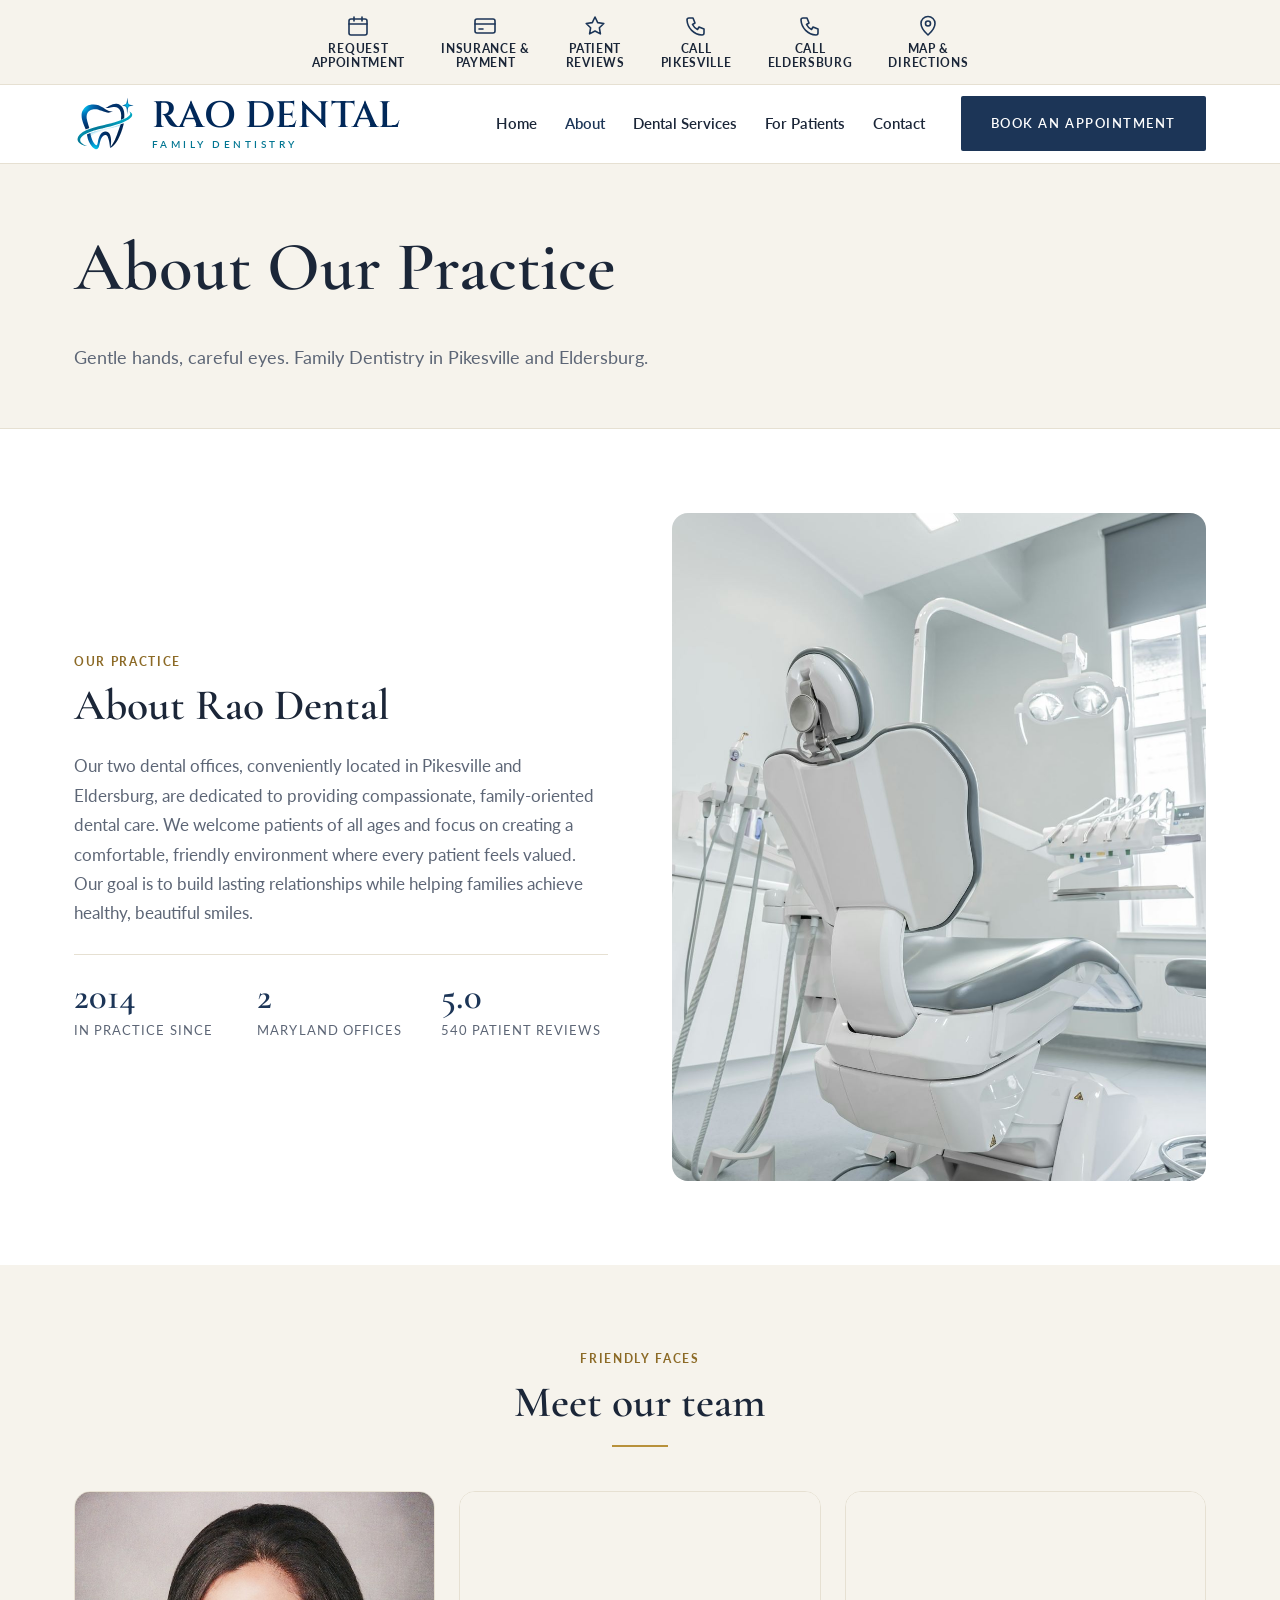
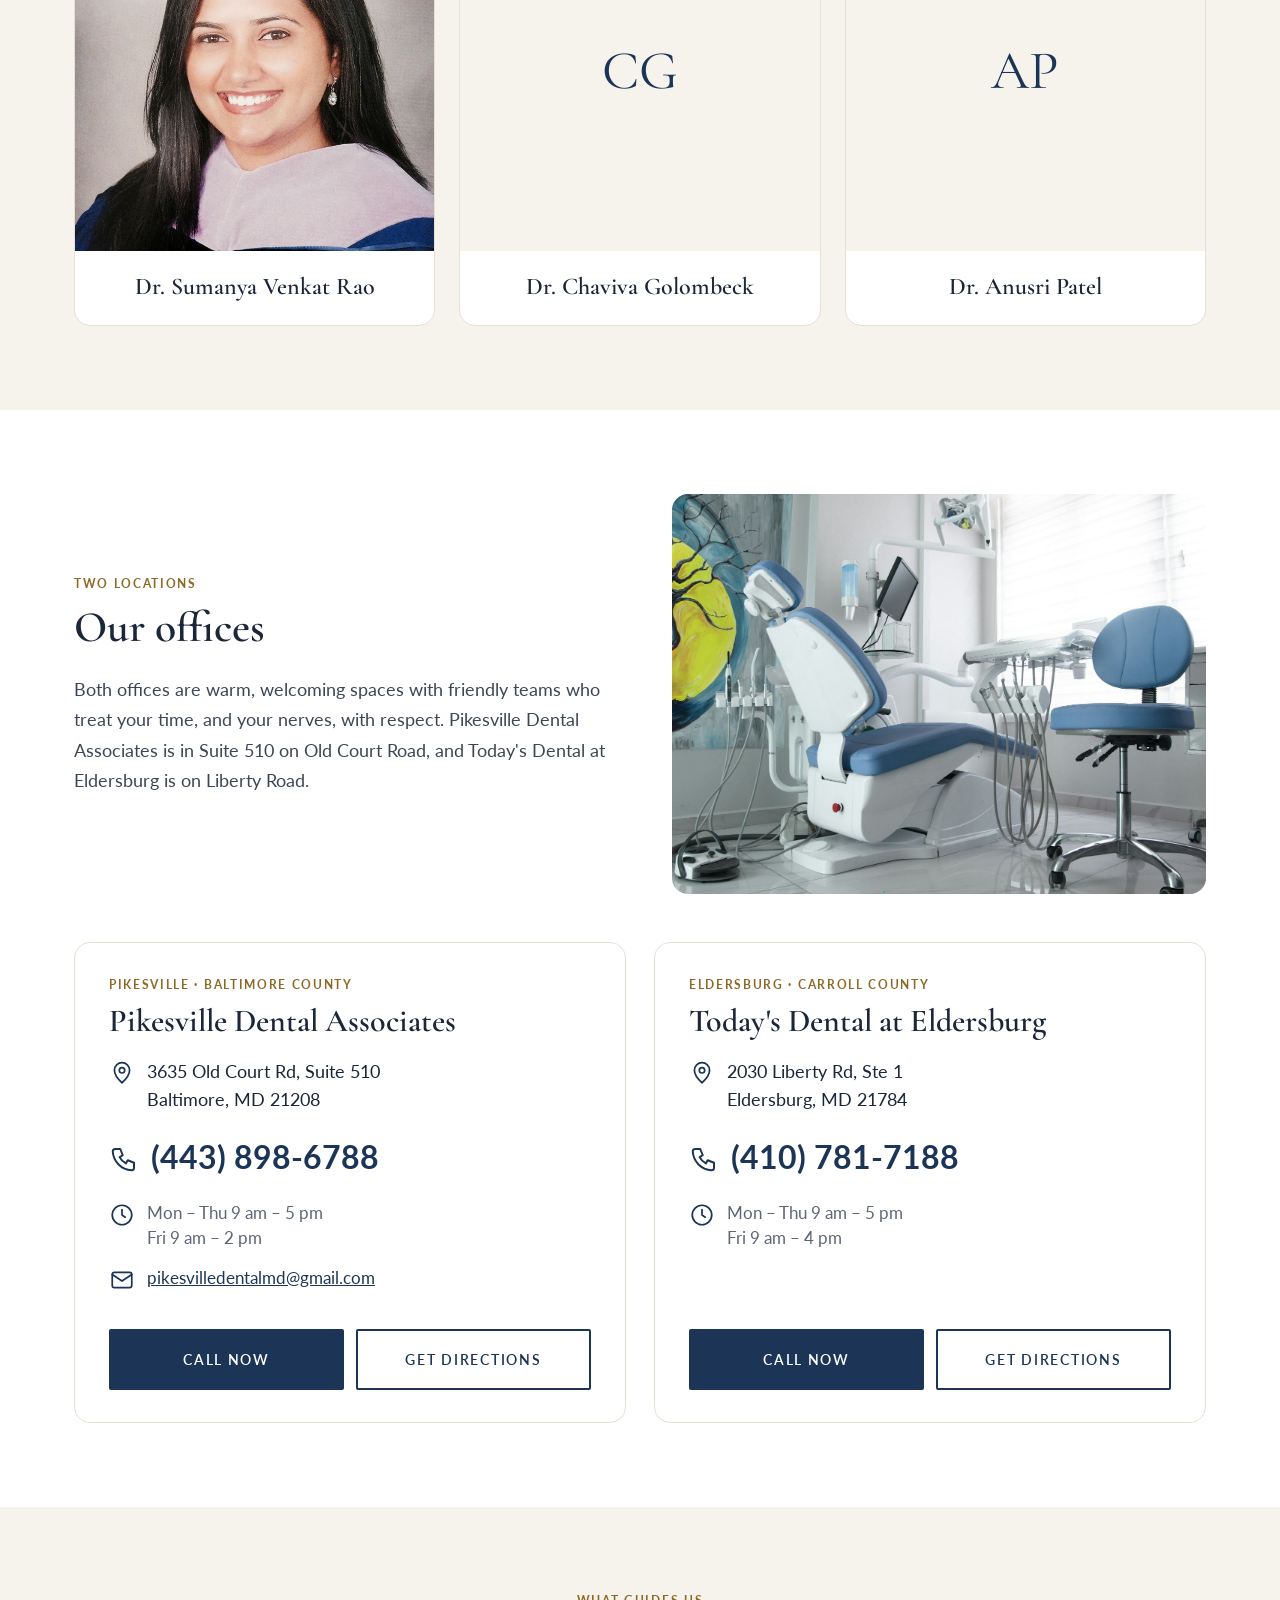
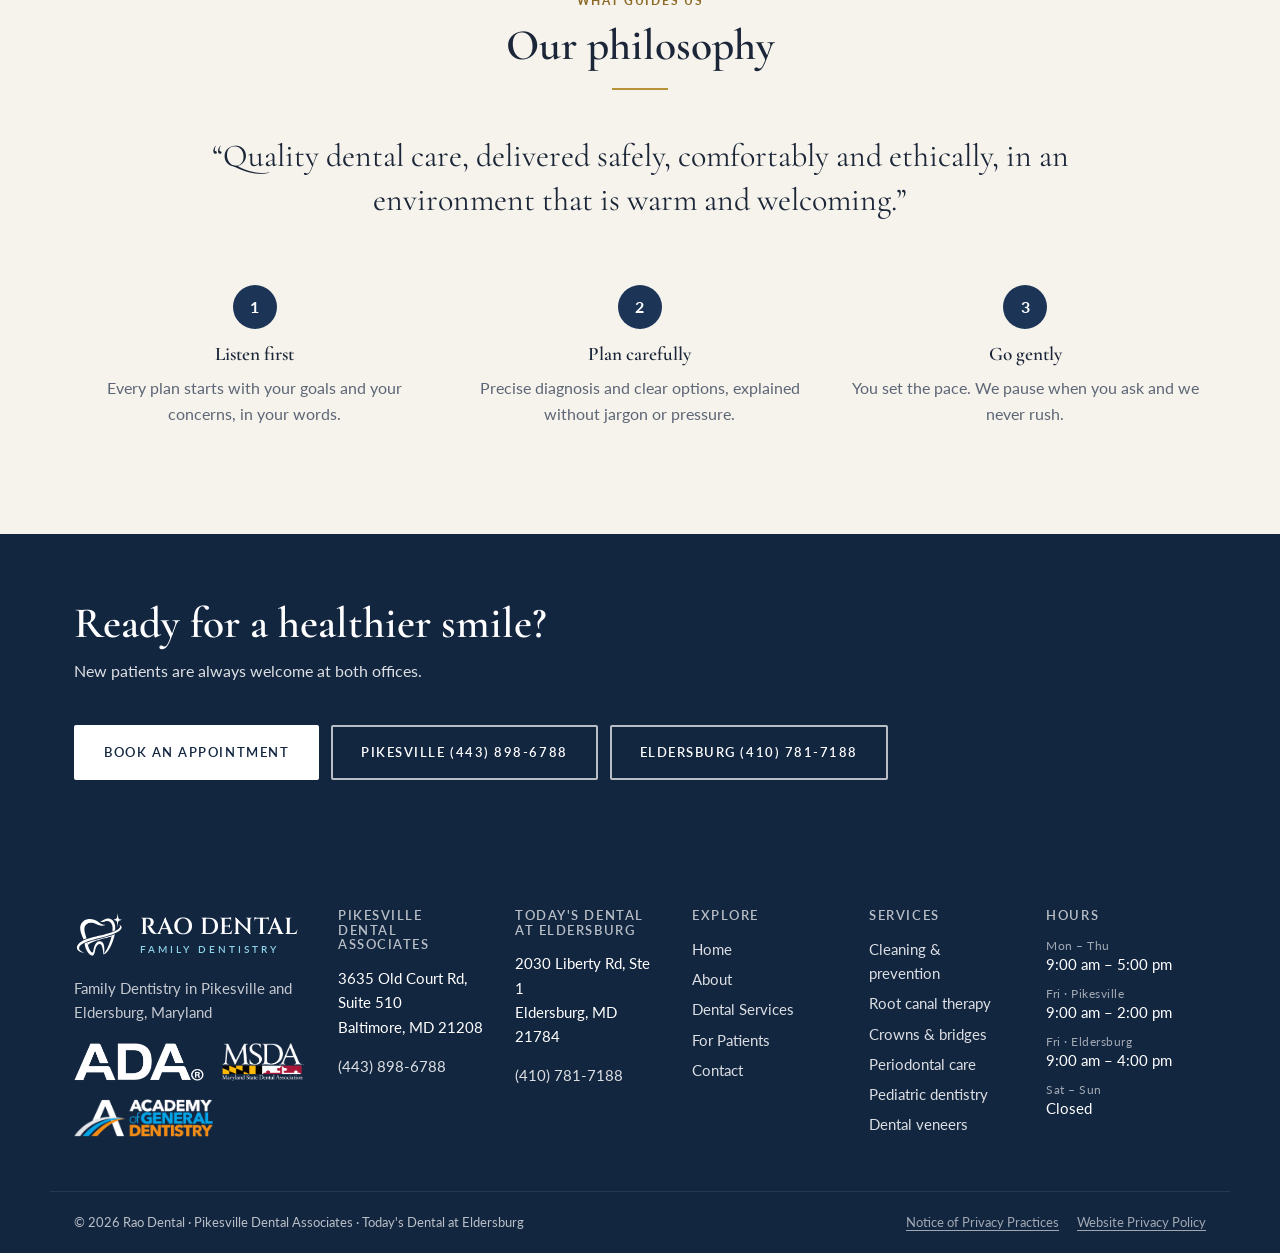
==== about.html @ fd44370f "Style 1: launch cleanup - remove preview bar and noindex, accessible mobile menu, privacy policy and" ====
<!doctype html><html lang="en"><head><meta charset="utf-8"><meta name="viewport" content="width=device-width,initial-scale=1">
<title>About | Rao Dental</title><meta name="description" content="Family Dentistry in Pikesville and Eldersburg, Maryland">
<link rel="icon" type="image/svg+xml" href="img/rao-dental-favicon.svg?v=24ac31e0"><link rel="icon" type="image/png" sizes="32x32" href="img/rao-dental-favicon-32.png?v=24ac31e0"><link rel="apple-touch-icon" href="img/rao-dental-apple-touch.png"><link rel="preconnect" href="https://fonts.googleapis.com"><link rel="preconnect" href="https://fonts.gstatic.com" crossorigin>
<link href="https://fonts.googleapis.com/css2?family=Cormorant+Garamond:wght@500;600;700&family=Cinzel:wght@600&family=Lato:wght@400;700&display=swap" rel="stylesheet"><link rel="stylesheet" href="css/site.css?v=2eb0f59c"></head>
<body class="style-1"><a class="skip" href="#main">Skip to content</a><div class="util icons"><div class="wrap"><a href="contact.html#appointment"><svg class="ic" viewBox="0 0 24 24" fill="none" stroke="currentColor" stroke-width="1.6" stroke-linecap="round" stroke-linejoin="round" aria-hidden="true"><rect x="3" y="5" width="18" height="16" rx="2"/><path d="M3 10h18M8 3v4M16 3v4"/></svg><span>Request<br>Appointment</span></a><a href="patients.html#insurance"><svg class="ic" viewBox="0 0 24 24" fill="none" stroke="currentColor" stroke-width="1.6" stroke-linecap="round" stroke-linejoin="round" aria-hidden="true"><rect x="2" y="5" width="20" height="14" rx="2"/><path d="M2 10h20M6 15h4"/></svg><span>Insurance &amp;<br>Payment</span></a><a href="index.html#reviews"><svg class="ic" viewBox="0 0 24 24" fill="none" stroke="currentColor" stroke-width="1.6" stroke-linecap="round" stroke-linejoin="round" aria-hidden="true"><path d="M12 3l2.7 5.6 6.1.9-4.4 4.3 1 6.1L12 17l-5.4 2.9 1-6.1L3.2 9.5l6.1-.9L12 3z"/></svg><span>Patient<br>Reviews</span></a><a href="tel:+14438986788"><svg class="ic" viewBox="0 0 24 24" fill="none" stroke="currentColor" stroke-width="1.6" stroke-linecap="round" stroke-linejoin="round" aria-hidden="true"><path d="M5 4h4l2 5-2.5 1.5a11 11 0 0 0 5 5L15 13l5 2v4a2 2 0 0 1-2 2A16 16 0 0 1 3 6a2 2 0 0 1 2-2z"/></svg><span>Call<br>Pikesville</span></a><a href="tel:+14107817188"><svg class="ic" viewBox="0 0 24 24" fill="none" stroke="currentColor" stroke-width="1.6" stroke-linecap="round" stroke-linejoin="round" aria-hidden="true"><path d="M5 4h4l2 5-2.5 1.5a11 11 0 0 0 5 5L15 13l5 2v4a2 2 0 0 1-2 2A16 16 0 0 1 3 6a2 2 0 0 1 2-2z"/></svg><span>Call<br>Eldersburg</span></a><a href="contact.html#location"><svg class="ic" viewBox="0 0 24 24" fill="none" stroke="currentColor" stroke-width="1.6" stroke-linecap="round" stroke-linejoin="round" aria-hidden="true"><path d="M12 21s-7-6.2-7-11.5a7 7 0 0 1 14 0C19 14.8 12 21 12 21z"/><circle cx="12" cy="9.5" r="2.5"/></svg><span>Map &amp;<br>Directions</span></a></div></div><header class="site-header"><div class="wrap hdr"><a class="logo logo-emb" href="index.html" aria-label="Rao Dental, Family Dentistry home"><span class="emb"><img src="img/rao-dental-emblem.svg" alt="" width="56" height="56"></span><span class="emb-text"><span class="emb-name">RAO DENTAL</span><small>Family Dentistry</small></span></a><button type="button" class="burger" aria-label="Menu" aria-expanded="false" aria-controls="site-nav"><svg class="ic" viewBox="0 0 24 24" fill="none" stroke="currentColor" stroke-width="1.6" stroke-linecap="round" stroke-linejoin="round" aria-hidden="true"><path d="M4 7h16M4 12h16M4 17h16"/></svg></button><nav id="site-nav" aria-label="Main"><ul class="nav"><li><a href="index.html">Home</a></li><li class="has-sub"><a href="about.html" aria-current="page">About</a><ul class="sub"><li><a href="about.html#practice">About Our Practice</a></li><li><a href="about.html#team">Meet Our Team</a></li><li><a href="about.html#office">Our Office</a></li><li><a href="about.html#philosophy">Our Philosophy</a></li></ul></li><li class="has-sub"><a href="services.html">Dental Services</a><ul class="sub"><li><a href="services.html#cleaning">Cleaning &amp; prevention</a></li><li><a href="services.html#root-canal">Root canal therapy</a></li><li><a href="services.html#crowns">Crowns &amp; bridges</a></li><li><a href="services.html#periodontal">Periodontal care</a></li><li><a href="services.html#pediatric">Pediatric dentistry</a></li><li><a href="services.html#veneers">Dental veneers</a></li><li><a href="services.html#whitening">Teeth whitening</a></li><li><a href="services.html#implants">Implant restoration</a></li><li><a href="services.html#invisalign">Invisalign</a></li><li><a href="services.html#botox">Botox</a></li></ul></li><li class="has-sub"><a href="patients.html">For Patients</a><ul class="sub"><li><a href="patients.html#new-patients">New Patient Information</a></li><li><a href="patients.html#first-visit">Your First Visit</a></li><li><a href="patients.html#forms">Patient Forms</a></li><li><a href="patients.html#insurance">Insurance &amp; Financing</a></li><li><a href="patients.html#payment">Payment Options</a></li><li><a href="patients.html#faq">Patient FAQs</a></li><li><a href="patients.html#post-op">Post-Operative Instructions</a></li></ul></li><li class="has-sub"><a href="contact.html">Contact</a><ul class="sub"><li><a href="contact.html#info">Contact Information</a></li><li><a href="contact.html#hours">Office Hours</a></li><li><a href="contact.html#location">Location &amp; Directions</a></li><li><a href="contact.html#appointment">Request an Appointment</a></li></ul></li></ul></nav><div class="hdr-cta"><a class="btn btn-primary" href="contact.html#appointment">Book an Appointment</a></div></div></header><main id="main"><section class="phero"><div class="wrap"><h1>About Our Practice</h1><p>Gentle hands, careful eyes. Family Dentistry in Pikesville and Eldersburg.</p></div></section><section class="sec " id="practice"><div class="wrap"><div class="split about-intro"><div class="split-text"><p class="eyebrow">Our practice</p><h2>About Rao Dental</h2><p class="about-body">Our two dental offices, conveniently located in Pikesville and Eldersburg, are dedicated to providing compassionate, family-oriented dental care. We welcome patients of all ages and focus on creating a comfortable, friendly environment where every patient feels valued. Our goal is to build lasting relationships while helping families achieve healthy, beautiful smiles.</p><ul class="about-stats"><li><strong>2014</strong><span>In practice since</span></li><li><strong>2</strong><span>Maryland offices</span></li><li><strong>5.0</strong><span>540 patient reviews</span></li></ul></div><div class="split-media"><img src="img/office-window.jpg" alt="Bright dental treatment room" loading="lazy"></div></div></div></section><section class="sec alt" id="team"><div class="wrap"><header class="sec-head center"><p class="eyebrow">Friendly faces</p><h2>Meet our team</h2></header><div class="grid g3 team"><div class="card member"><img src="img/dr-rao-portrait.jpg" alt="Dr. Sumanya Venkat Rao" loading="lazy"><div class="card-body"><h3>Dr. Sumanya Venkat Rao</h3></div></div><div class="card member"><div class="avatar">CG</div><div class="card-body"><h3>Dr. Chaviva Golombeck</h3></div></div><div class="card member"><div class="avatar">AP</div><div class="card-body"><h3>Dr. Anusri Patel</h3></div></div></div></div></section><section class="sec " id="office"><div class="wrap"><div class="split rev office-intro"><div class="split-media"><img src="img/office-art.jpg" alt="Treatment room" loading="lazy"></div><div class="split-text"><p class="eyebrow">Two locations</p><h2>Our offices</h2><p class="lead">Both offices are warm, welcoming spaces with friendly teams who treat your time, and your nerves, with respect. Pikesville Dental Associates is in Suite 510 on Old Court Road, and Today&#x27;s Dental at Eldersburg is on Liberty Road.</p></div></div><div class="loc-grid"><div class="loc-card"><p class="eyebrow">Pikesville · Baltimore County</p><h3>Pikesville Dental Associates</h3><p class="loc-addr"><svg class="ic" viewBox="0 0 24 24" fill="none" stroke="currentColor" stroke-width="1.6" stroke-linecap="round" stroke-linejoin="round" aria-hidden="true"><path d="M12 21s-7-6.2-7-11.5a7 7 0 0 1 14 0C19 14.8 12 21 12 21z"/><circle cx="12" cy="9.5" r="2.5"/></svg> <span>3635 Old Court Rd, Suite 510<br>Baltimore, MD 21208</span></p><a class="loc-phone" href="tel:+14438986788"><svg class="ic" viewBox="0 0 24 24" fill="none" stroke="currentColor" stroke-width="1.6" stroke-linecap="round" stroke-linejoin="round" aria-hidden="true"><path d="M5 4h4l2 5-2.5 1.5a11 11 0 0 0 5 5L15 13l5 2v4a2 2 0 0 1-2 2A16 16 0 0 1 3 6a2 2 0 0 1 2-2z"/></svg> (443) 898-6788</a><p class="loc-hours"><svg class="ic" viewBox="0 0 24 24" fill="none" stroke="currentColor" stroke-width="1.6" stroke-linecap="round" stroke-linejoin="round" aria-hidden="true"><circle cx="12" cy="12" r="9"/><path d="M12 7v5l3 2"/></svg> <span>Mon – Thu 9 am – 5 pm<br>Fri 9 am – 2 pm</span></p><p class="loc-hours"><svg class="ic" viewBox="0 0 24 24" fill="none" stroke="currentColor" stroke-width="1.6" stroke-linecap="round" stroke-linejoin="round" aria-hidden="true"><rect x="3" y="5" width="18" height="14" rx="2"/><path d="M3 7l9 6 9-6"/></svg> <a href="mailto:pikesvilledentalmd@gmail.com">pikesvilledentalmd@gmail.com</a></p><div class="loc-btns"><a class="btn btn-primary" href="tel:+14438986788">Call now</a><a class="btn btn-ghost" href="https://www.google.com/maps/dir/?api=1&destination=3635+Old+Court+Rd%2C+Suite+510%2C+Baltimore%2C+MD+21208">Get directions</a></div></div><div class="loc-card"><p class="eyebrow">Eldersburg · Carroll County</p><h3>Today&#x27;s Dental at Eldersburg</h3><p class="loc-addr"><svg class="ic" viewBox="0 0 24 24" fill="none" stroke="currentColor" stroke-width="1.6" stroke-linecap="round" stroke-linejoin="round" aria-hidden="true"><path d="M12 21s-7-6.2-7-11.5a7 7 0 0 1 14 0C19 14.8 12 21 12 21z"/><circle cx="12" cy="9.5" r="2.5"/></svg> <span>2030 Liberty Rd, Ste 1<br>Eldersburg, MD 21784</span></p><a class="loc-phone" href="tel:+14107817188"><svg class="ic" viewBox="0 0 24 24" fill="none" stroke="currentColor" stroke-width="1.6" stroke-linecap="round" stroke-linejoin="round" aria-hidden="true"><path d="M5 4h4l2 5-2.5 1.5a11 11 0 0 0 5 5L15 13l5 2v4a2 2 0 0 1-2 2A16 16 0 0 1 3 6a2 2 0 0 1 2-2z"/></svg> (410) 781-7188</a><p class="loc-hours"><svg class="ic" viewBox="0 0 24 24" fill="none" stroke="currentColor" stroke-width="1.6" stroke-linecap="round" stroke-linejoin="round" aria-hidden="true"><circle cx="12" cy="12" r="9"/><path d="M12 7v5l3 2"/></svg> <span>Mon – Thu 9 am – 5 pm<br>Fri 9 am – 4 pm</span></p><div class="loc-btns"><a class="btn btn-primary" href="tel:+14107817188">Call now</a><a class="btn btn-ghost" href="https://www.google.com/maps/dir/?api=1&destination=2030+Liberty+Rd%2C+Ste+1%2C+Eldersburg%2C+MD+21784">Get directions</a></div></div></div></div></section><section class="sec alt" id="philosophy"><div class="wrap"><header class="sec-head center"><p class="eyebrow">What guides us</p><h2>Our philosophy</h2></header><blockquote class="big-quote">“Quality dental care, delivered safely, comfortably and ethically, in an environment that is warm and welcoming.”</blockquote><div class="grid g3 promises"><div class="why-item"><span class="step">1</span><h3>Listen first</h3><p>Every plan starts with your goals and your concerns, in your words.</p></div><div class="why-item"><span class="step">2</span><h3>Plan carefully</h3><p>Precise diagnosis and clear options, explained without jargon or pressure.</p></div><div class="why-item"><span class="step">3</span><h3>Go gently</h3><p>You set the pace. We pause when you ask and we never rush.</p></div></div></div></section><section class="cta-band"><div class="wrap"><div><h2>Ready for a healthier smile?</h2><p>New patients are always welcome at both offices.</p></div><div class="btn-row"><a class="btn btn-light" href="contact.html#appointment">Book an appointment</a><a class="btn btn-outline-light" href="tel:+14438986788">Pikesville (443) 898-6788</a><a class="btn btn-outline-light" href="tel:+14107817188">Eldersburg (410) 781-7188</a></div></div></section></main><footer class="site-footer"><div class="wrap fgrid"><div class="fbrand"><a class="logo logo-emb" href="index.html" aria-label="Rao Dental, Family Dentistry home"><span class="emb"><img src="img/rao-dental-emblem.svg" alt="" width="56" height="56"></span><span class="emb-text"><span class="emb-name">RAO DENTAL</span><small>Family Dentistry</small></span></a><p>Family Dentistry in Pikesville and Eldersburg, Maryland</p><div class="badges"><img src="img/assoc-ada-white.png" alt="ADA member" loading="lazy"><img src="img/assoc-msda-white.png" alt="MSDA member" loading="lazy"><img src="img/assoc-agd-white.png" alt="AGD member" loading="lazy"></div></div><div><h4>Pikesville Dental Associates</h4><p>3635 Old Court Rd, Suite 510<br>Baltimore, MD 21208</p><p><a href="tel:+14438986788">(443) 898-6788</a></p></div><div><h4>Today&#x27;s Dental at Eldersburg</h4><p>2030 Liberty Rd, Ste 1<br>Eldersburg, MD 21784</p><p><a href="tel:+14107817188">(410) 781-7188</a></p></div><div><h4>Explore</h4><ul><li><a href="index.html">Home</a></li><li><a href="about.html">About</a></li><li><a href="services.html">Dental Services</a></li><li><a href="patients.html">For Patients</a></li><li><a href="contact.html">Contact</a></li></ul></div><div><h4>Services</h4><ul><li><a href="services.html#cleaning">Cleaning &amp; prevention</a></li><li><a href="services.html#root-canal">Root canal therapy</a></li><li><a href="services.html#crowns">Crowns &amp; bridges</a></li><li><a href="services.html#periodontal">Periodontal care</a></li><li><a href="services.html#pediatric">Pediatric dentistry</a></li><li><a href="services.html#veneers">Dental veneers</a></li></ul></div><div><h4>Hours</h4><ul class="fh"><li><span>Mon – Thu</span> <em>9:00 am – 5:00 pm</em></li><li><span>Fri · Pikesville</span> <em>9:00 am – 2:00 pm</em></li><li><span>Fri · Eldersburg</span> <em>9:00 am – 4:00 pm</em></li><li><span>Sat – Sun</span> <em>Closed</em></li></ul></div></div><div class="wrap fbot"><span>© 2026 Rao Dental · Pikesville Dental Associates · Today's Dental at Eldersburg</span><span class="flegal"><a href="privacy-practices.html">Notice of Privacy Practices</a><a href="privacy.html">Website Privacy Policy</a></span></div></footer><script>(()=>{const h=document.querySelector('.site-header'),b=h&&h.querySelector('.burger'),n=document.getElementById('site-nav');if(!b||!n)return;const set=o=>{h.classList.toggle('open',o);b.setAttribute('aria-expanded',o?'true':'false');b.setAttribute('aria-label',o?'Close menu':'Menu')};b.addEventListener('click',()=>set(!h.classList.contains('open')));document.addEventListener('keydown',e=>{if(e.key==='Escape'&&h.classList.contains('open')){set(false);b.focus()}});n.addEventListener('click',e=>{if(e.target.closest('a'))set(false)});matchMedia('(min-width:901px)').addEventListener('change',e=>{if(e.matches)set(false)})})()</script></body></html>
---- css/site.css ----
/* Rao Dental design options: shared base. Themes set the variables below. */
:root{--bg:#fff;--bg2:#f5f6f8;--ink:#1d2430;--muted:#5b6574;--line:#e3e6ea;--pri:#1f4e79;--pri-ink:#fff;--acc:#c8a24a;--dark:#14243a;--dark-ink:#fff;
--radius:10px;--btn-radius:6px;--shadow:0 6px 24px rgba(20,30,50,.08);--head:Georgia,serif;--body:system-ui,sans-serif;--wrap:1180px;--hw:600}
*{box-sizing:border-box}html{scroll-behavior:smooth;scroll-padding-top:110px}
body{margin:0;background:var(--bg);color:var(--ink);font:16px/1.65 var(--body);-webkit-font-smoothing:antialiased}
img{max-width:100%;display:block}a{color:var(--pri)}
h1,h2,h3,h4{font-family:var(--head);font-weight:var(--hw);line-height:1.15;margin:0 0 .5em;color:inherit}
h1{font-size:clamp(2.1rem,4.6vw,3.6rem)}h2{font-size:clamp(1.6rem,3vw,2.4rem)}h3{font-size:1.2rem}
p{margin:0 0 1em}.wrap{max-width:var(--wrap);margin:0 auto;padding:0 24px}
.skip{position:absolute;left:-999px}.skip:focus{left:12px;top:12px;background:#fff;padding:8px 12px;z-index:99}
.ic{width:24px;height:24px;flex:none}.ic.sm{width:17px;height:17px;vertical-align:-3px}.ic.big{width:44px;height:44px}
.eyebrow{text-transform:uppercase;letter-spacing:.14em;font-size:.75rem;font-weight:700;color:var(--acc);margin-bottom:.7em}
.lead{font-size:1.15rem;color:var(--muted)}.muted{color:var(--muted)}.fine{font-size:.85rem;color:var(--muted)}
.center{text-align:center}.mt{margin-top:32px}.mt-l{margin-top:56px}
/* buttons */
.btn{display:inline-flex;align-items:center;gap:8px;padding:13px 24px;border-radius:var(--btn-radius);font-weight:600;font-size:.95rem;text-decoration:none;border:2px solid transparent;transition:.2s;cursor:pointer;font-family:var(--body)}
.btn-primary{background:var(--pri);color:var(--pri-ink)}.btn-primary:hover{filter:brightness(1.1);transform:translateY(-1px)}
.btn-ghost{border-color:currentColor;color:var(--pri);background:transparent}.btn-ghost:hover{background:var(--pri);color:var(--pri-ink);border-color:var(--pri)}
.btn-light{background:#fff;color:var(--dark)}.btn-outline-light{border-color:rgba(255,255,255,.7);color:#fff}.btn-outline-light:hover{background:#fff;color:var(--dark)}
.btn-row{display:flex;flex-wrap:wrap;gap:12px;margin-top:8px}.btn-row.center{justify-content:center}
/* utility + header */
.util{background:var(--dark);color:var(--dark-ink);font-size:.85rem}.util .wrap{display:flex;justify-content:space-between;gap:16px;padding-top:8px;padding-bottom:8px;flex-wrap:wrap}
.util a{color:inherit;text-decoration:none;margin-left:16px}.util a:hover{text-decoration:underline}.util-r{display:flex;flex-wrap:wrap;align-items:center}
.site-header{background:var(--bg);border-bottom:1px solid var(--line);position:sticky;top:0;z-index:50}
.hdr{display:flex;align-items:center;gap:24px;min-height:78px}
.logo{display:flex;align-items:center;gap:10px;text-decoration:none;color:var(--ink);font-family:var(--head);font-size:1.5rem;font-weight:var(--hw);line-height:1}
.logo small{display:block;font-family:var(--body);font-size:.68rem;letter-spacing:.16em;text-transform:uppercase;color:var(--muted);margin-top:5px;font-weight:600}
.logo-mark{width:34px;height:34px}
nav{margin-left:auto}.nav{list-style:none;margin:0;padding:0;display:flex;gap:4px}
.nav>li{position:relative}.nav>li>a{display:block;padding:10px 12px;text-decoration:none;color:var(--ink);font-weight:600;font-size:.93rem;border-radius:6px}
.nav>li>a:hover,.nav>li>a[aria-current]{color:var(--pri)}
.sub{list-style:none;margin:0;padding:8px;position:absolute;left:0;top:100%;min-width:250px;background:#fff;border:1px solid var(--line);border-radius:10px;box-shadow:var(--shadow);opacity:0;visibility:hidden;transform:translateY(6px);transition:.18s}
.has-sub:hover .sub,.has-sub:focus-within .sub{opacity:1;visibility:visible;transform:none}
.sub a{display:block;padding:8px 12px;color:var(--ink);text-decoration:none;font-size:.9rem;border-radius:6px}.sub a:hover{background:var(--bg2);color:var(--pri)}
.nav-t{display:none}.burger{display:none;cursor:pointer;color:var(--ink);margin-left:auto;background:none;border:0;padding:8px;border-radius:8px;font:inherit}.burger .ic{width:28px;height:28px;display:block}.burger:focus-visible{outline:3px solid var(--pri);outline-offset:2px}
/* sections */
.sec{padding:84px 0}.sec.alt{background:var(--bg2)}.sec.narrow .wrap{max-width:860px}
.sec-head{max-width:720px;margin-bottom:44px}.sec-head.center{margin-left:auto;margin-right:auto;text-align:center}
.grid{display:grid;gap:24px}.g2{grid-template-columns:repeat(2,1fr)}.g3{grid-template-columns:repeat(3,1fr)}.g4{grid-template-columns:repeat(4,1fr)}.tight{gap:14px 18px}
.card{background:var(--bg);border:1px solid var(--line);border-radius:var(--radius);overflow:hidden;color:inherit;text-decoration:none;display:block}
.card-body{padding:28px}.card h3{margin-bottom:.4em}.card p{color:var(--muted)}
a.card{transition:.2s}a.card:hover{transform:translateY(-3px);box-shadow:var(--shadow)}
.svc .more{font-weight:700;color:var(--pri);font-size:.9rem}.svc-ic{width:40px;height:40px;color:var(--pri);margin-bottom:14px}
.svc .num{display:block;font-family:var(--head);color:var(--acc);font-size:1.1rem;margin-bottom:6px}
.svc-img{aspect-ratio:16/10;background-size:cover;background-position:center}
/* hero */
.hero{position:relative}
.hero-photo{background-size:cover;background-position:center;color:#fff;padding:150px 0 130px}
.hero-photo::before{content:"";position:absolute;inset:0;background:var(--hero-tint,rgba(10,20,40,.55))}.hero-photo .wrap{position:relative}
.hero-photo.center{text-align:center}.hero-photo.center .lead{max-width:680px;margin:0 auto 20px;color:rgba(255,255,255,.9)}.hero-photo.center .btn-row{justify-content:center}
.hero-photo .eyebrow{color:var(--hero-eyebrow,#fff)}.hero-photo h1{max-width:820px}.hero-photo.center h1{margin:0 auto .4em}
.hero-box{max-width:620px}.hero-photo.left .lead{color:rgba(255,255,255,.88)}
.hero-split{padding:72px 0}.hero-img{position:relative}.hero-img img{border-radius:calc(var(--radius) * 1.6);aspect-ratio:4/3.4;object-fit:cover;width:100%}
.float-card{position:absolute;left:-18px;bottom:26px;background:var(--bg);color:var(--ink);padding:14px 18px;border-radius:12px;box-shadow:var(--shadow);display:flex;align-items:center;gap:8px}
.chips{list-style:none;padding:0;margin:26px 0 0;display:flex;flex-wrap:wrap;gap:10px 20px;font-size:.92rem;font-weight:600}.chips .ic{color:var(--pri)}
.hero-text{padding:70px 0 0}.hero-text .lead{max-width:720px}.hero-band{height:380px;background-size:cover;background-position:center 20%;margin-top:56px}
.hero-tc{padding:110px 0 100px;text-align:center}.hero-tc .lead{max-width:700px;margin:0 auto 26px}.hero-tc h1{max-width:900px;margin:0 auto .4em}
/* split */
.split{display:grid;grid-template-columns:1fr 1fr;gap:64px;align-items:center}.split.rev .split-media{order:2}
.split-media img{width:100%;border-radius:var(--radius);aspect-ratio:4/3;object-fit:cover}.split-media.portrait img{aspect-ratio:4/5;max-width:440px;margin:0 auto;object-position:top}
.facts{list-style:none;padding:0;margin:20px 0 26px;display:grid;grid-template-columns:1fr 1fr;gap:14px 24px}
.facts li{border-top:1px solid var(--line);padding-top:10px}.facts span{display:block;font-size:.75rem;text-transform:uppercase;letter-spacing:.1em;color:var(--muted)}
.tick{margin:.5em 0}.tick .ic{color:var(--pri)}
/* blocks */
.why-item{padding:6px}.why-ic,.tech-ic{width:38px;height:38px;color:var(--pri);margin-bottom:12px}.why-item p,.tech-item p{color:var(--muted)}
.quote{padding:30px;display:flex;flex-direction:column}.quote blockquote{margin:12px 0 18px;font-family:var(--head);font-size:1.15rem;line-height:1.5;flex:1}
.quote figcaption span{display:block;font-size:.85rem;color:var(--muted)}.stars{display:flex;gap:2px;color:var(--acc)}.st{width:18px;height:18px;fill:currentColor}
.rating-note{text-align:center;margin-top:28px;color:var(--muted)}.rating-note .st{color:var(--acc);vertical-align:-3px}
.ins{display:grid;grid-template-columns:1.3fr 1fr;gap:48px;align-items:center;background:var(--bg2);border-radius:calc(var(--radius) * 1.4);padding:48px}
.sec.alt .ins{background:var(--bg)}
.ins-list{list-style:none;padding:0;margin:0}.ins-list li{padding:12px 0;border-bottom:1px solid var(--line);font-weight:600}.ins-list .ic{color:var(--pri)}
.faq details{border-bottom:1px solid var(--line);padding:4px 0}.faq summary{cursor:pointer;list-style:none;padding:18px 40px 18px 0;font-weight:700;font-size:1.05rem;position:relative}
.faq summary::-webkit-details-marker{display:none}.faq p{color:var(--muted);padding-right:40px}
.plus{position:absolute;right:6px;top:50%;width:16px;height:16px;transform:translateY(-50%)}.plus::before,.plus::after{content:"";position:absolute;background:var(--pri);left:0;top:7px;width:16px;height:2px;transition:.2s}
.plus::after{transform:rotate(90deg)}details[open] .plus::after{transform:rotate(0)}
.hours{width:100%;border-collapse:collapse;margin:8px 0 12px}.hours th,.hours td{text-align:left;padding:8px 0;border-bottom:1px solid var(--line);font-weight:500}.hours td{text-align:right;color:var(--muted)}
.office p{margin:.45em 0;color:var(--ink)}.office .ic{color:var(--pri)}.office .btn-row{margin-top:18px}
.map{width:100%;height:240px;border:0;display:block;filter:grayscale(.2)}.map.tall{height:340px;border-radius:var(--radius);margin:6px 0 14px}
.steps{list-style:none;padding:0;margin:0;display:grid;grid-template-columns:repeat(3,1fr);gap:28px}
.step{display:inline-grid;place-items:center;width:44px;height:44px;border-radius:50%;background:var(--pri);color:var(--pri-ink);font-weight:700;margin-bottom:14px}
.steps p{color:var(--muted)}
.cta-band{background:var(--dark);color:var(--dark-ink);padding:64px 0}.cta-band .wrap{display:flex;justify-content:space-between;align-items:center;gap:32px;flex-wrap:wrap}
.cta-band p{opacity:.85;margin:0}.cta-band h2{margin-bottom:.25em}
.badges{display:flex;gap:28px;align-items:center;flex-wrap:wrap}.badges img{height:40px;width:auto}
.trust{background:var(--dark);padding:26px 0}.trust .badges{justify-content:center;gap:56px}.trust img{height:48px}
.quick{background:var(--bg2);border-bottom:1px solid var(--line)}.quick .grid{gap:0}
.q{display:flex;gap:14px;align-items:center;padding:26px 20px;text-decoration:none;color:var(--ink);border-right:1px solid var(--line)}.q:last-child{border-right:0}
.q .ic{color:var(--pri);width:30px;height:30px}.q small{display:block;color:var(--muted);font-size:.85rem}.q:hover strong{color:var(--pri)}
.notice{background:var(--acc-soft,#fff6e0);border-top:1px solid var(--line);border-bottom:1px solid var(--line)}
.notice .wrap{display:flex;gap:14px;align-items:center;padding-top:18px;padding-bottom:18px}.notice p{margin:0}.notice a{font-weight:700}.notice .ic{color:var(--acc)}
.intro{max-width:760px;margin:0 auto;text-align:center;font-size:1.1rem}.intro p{color:var(--muted)}
.gallery{display:grid;grid-template-columns:repeat(3,1fr);gap:12px}.gallery img{aspect-ratio:1;object-fit:cover;border-radius:var(--radius)}
/* inner pages */
.phero{background:var(--bg2);padding:64px 0 56px;border-bottom:1px solid var(--line)}.phero p{font-size:1.15rem;color:var(--muted);max-width:680px;margin:0}
.crumbs{padding:0!important;margin-bottom:18px;font-size:.85rem;color:var(--muted)}.crumbs a{color:var(--muted)}.crumbs span{margin:0 6px}
.team .member img,.avatar{aspect-ratio:1;width:100%;object-fit:cover;object-position:top}
.avatar{display:grid;place-items:center;background:var(--bg2);color:var(--pri);font-family:var(--head);font-size:3.4rem}
.big-quote{font-family:var(--head);font-size:clamp(1.4rem,2.6vw,2rem);max-width:860px;margin:0 auto 56px;text-align:center;line-height:1.4}
.promises{text-align:center}
.jump{display:flex;flex-wrap:wrap;gap:10px;margin-bottom:56px}.jump a{padding:9px 16px;border:1px solid var(--line);border-radius:999px;text-decoration:none;color:var(--ink);font-size:.9rem;font-weight:600}.jump a:hover{border-color:var(--pri);color:var(--pri)}
.svc-row{display:grid;grid-template-columns:1fr 1.15fr;gap:56px;align-items:center;padding:44px 0;border-top:1px solid var(--line)}.svc-row.rev .svc-row-media{order:2}
.svc-row-media{aspect-ratio:16/10;border-radius:var(--radius);background-size:cover;background-position:center;position:relative;display:grid;place-items:center;overflow:hidden}
.svc-row-media::before{content:"";position:absolute;inset:0;background:var(--svc-tint,rgba(15,30,55,.45))}.svc-row-media .ic{position:relative;color:#fff;width:64px;height:64px}
.checks{list-style:none;padding:0;margin:14px 0 22px}.checks li{padding:5px 0}.checks .ic{color:var(--pri)}.checks.cols{columns:2;gap:32px}
.form label{display:block;font-weight:600;font-size:.88rem;margin-bottom:14px}
.form input,.form select,.form textarea{display:block;width:100%;margin-top:6px;padding:12px 14px;border:1px solid var(--line);border-radius:var(--btn-radius);font:inherit;background:var(--bg);color:var(--ink)}
.form .ok{background:var(--bg2);padding:12px;border-radius:8px;margin-top:14px}
.form-card .ic{color:var(--pri);margin-bottom:12px}
/* footer */
.site-footer{background:var(--dark);color:var(--dark-ink);padding:64px 0 0;font-size:.92rem}
.site-footer a{color:inherit;opacity:.85;text-decoration:none}.site-footer a:hover{opacity:1;text-decoration:underline}
.fgrid{display:grid;grid-template-columns:1.6fr 1fr 1fr 1fr 1fr 1.1fr;gap:32px}.site-footer h4{font-family:var(--body);font-size:.8rem;text-transform:uppercase;letter-spacing:.12em;margin-bottom:14px;opacity:.7}
.site-footer ul{list-style:none;margin:0;padding:0}.site-footer li{margin:6px 0}.site-footer .logo{color:#fff;margin-bottom:14px}.site-footer .logo small{color:rgba(255,255,255,.6)}
.site-footer .logo-mark{filter:brightness(0) invert(1)}.fbrand p{opacity:.75}.fbrand .badges{gap:18px;margin-top:18px}.fbrand .badges img{height:30px}
.fh span{display:inline-block;width:38px;opacity:.6}.fbot{display:flex;justify-content:space-between;gap:16px;flex-wrap:wrap;border-top:1px solid rgba(255,255,255,.12);margin-top:48px;padding-top:20px;padding-bottom:20px;font-size:.8rem;opacity:.7}
.sticky-bar{display:none}
/* responsive */
@media (max-width:1080px){.hdr-cta{display:none}.fgrid{grid-template-columns:1fr 1fr 1fr}.fbrand{grid-column:1/-1}.g4{grid-template-columns:repeat(2,1fr)}.q:nth-child(2){border-right:0}}
@media (max-width:900px){
 .burger{display:block}nav{display:none;position:absolute;left:0;right:0;top:100%;background:var(--bg);border-bottom:1px solid var(--line);box-shadow:var(--shadow);max-height:75vh;overflow:auto}
 .nav-t:checked~nav,.site-header.open nav{display:block}.nav{flex-direction:column;padding:12px 24px}.sub{position:static;opacity:1;visibility:visible;transform:none;box-shadow:none;border:0;padding:0 0 8px 12px;min-width:0}
 .g2,.g3,.split,.svc-row,.ins,.steps{grid-template-columns:1fr}.split{gap:36px}.split.rev .split-media,.svc-row.rev .svc-row-media{order:0}
 .sec{padding:60px 0}.ins{padding:30px}.gallery{grid-template-columns:repeat(2,1fr)}.util .wrap{justify-content:center}.util .wrap>span:first-child{display:none}
 .float-card{left:12px}.hero-photo{padding:110px 0 90px}
 .sticky-bar{display:flex;position:fixed;left:12px;right:12px;bottom:12px;z-index:60;gap:10px}.sticky-bar a{flex:1;text-align:center;padding:14px;border-radius:999px;background:var(--dark);color:#fff;text-decoration:none;font-weight:700}
 .sticky-bar a.primary{background:var(--pri);color:var(--pri-ink)}body:has(.sticky-bar){padding-bottom:76px}
}
@media (max-width:560px){.g4,.fgrid{grid-template-columns:1fr}.q{border-right:0;border-bottom:1px solid var(--line)}.checks.cols{columns:1}.facts{grid-template-columns:1fr}}
.nav>li>a{white-space:nowrap}.btn{white-space:nowrap}
.switcher{background:#111;color:#fff;font:600 12px/1 system-ui,sans-serif;display:flex;justify-content:center;align-items:center;gap:14px;padding:7px 12px;letter-spacing:.04em}
.sw-links{display:flex;gap:4px}.switcher a{color:#fff;text-decoration:none;width:24px;height:24px;display:grid;place-items:center;border-radius:50%;opacity:.7}
.switcher a:hover{opacity:1;background:rgba(255,255,255,.15)}.switcher a[aria-current]{background:#fff;color:#111;opacity:1}
.tech-photo{margin-bottom:40px}.tech-photo img{width:100%;max-height:420px;object-fit:cover;border-radius:var(--radius)}
.tc-img{width:100%;max-width:1000px;margin:56px auto 0;aspect-ratio:21/9;object-fit:cover;border-radius:var(--radius)}

/* ---- theme ---- */

:root{--bg:#fff;--bg2:#f6f3ec;--ink:#1b2638;--muted:#5d6676;--line:#e6e0d2;--pri:#1c3557;--acc:#b8913b;--dark:#132640;
--head:'Cormorant Garamond',Georgia,serif;--body:Lato,system-ui,sans-serif;--hw:600;--radius:16px;--btn-radius:2px;--hero-tint:linear-gradient(90deg,rgba(15,28,48,.9) 0%,rgba(15,28,48,.72) 50%,rgba(15,28,48,.3) 100%)}
h1{font-size:clamp(2.6rem,5.4vw,4.4rem)}h2{font-size:clamp(2rem,3.4vw,2.8rem)}
.btn{text-transform:uppercase;letter-spacing:.12em;font-size:.8rem;padding:15px 28px}
.btn-primary{background:var(--pri);color:#fff}.hero-photo .btn-primary{background:#fff;color:var(--pri)}.hero-photo .btn-primary:hover{background:var(--bg2);filter:none}
.sec-head.center h2::after{content:"";display:block;width:56px;height:2px;background:var(--acc);margin:18px auto 0}
.svc-sec{background:var(--bg2)}.office-sec{background:var(--bg)}.why-sec{background:var(--bg2)}.rev-sec{background:var(--bg)}
.svc h3{font-size:1.5rem}.quote{background:#fff}
.hero-photo.left{padding:110px 0 110px;background-position:center}.hero-photo.left .hero-box{max-width:700px}.hero-photo.left h1{font-size:clamp(2.6rem,5vw,4.3rem);line-height:1.02}.hero-photo.left .lead{font-size:1.12rem;line-height:1.7}
@media(max-width:900px){.hero-photo.left{--hero-tint:linear-gradient(180deg,rgba(15,28,48,.55),rgba(15,28,48,.85))}}
.member .card-body{text-align:center;padding:22px 20px 24px}.member h3{font-size:1.5rem;margin:0}.member .muted{margin:0}
.util.icons{background:var(--bg2);color:var(--ink);border-bottom:1px solid var(--line)}.util.icons .wrap{justify-content:center;gap:4px}.util.icons a{display:flex;flex-direction:column;align-items:center;gap:4px;margin:0;padding:6px 16px;text-align:center;font-size:.72rem;line-height:1.2;font-weight:700;text-transform:uppercase;letter-spacing:.06em;color:var(--ink)}.util.icons a:hover{color:var(--pri)}.util.icons .ic{color:var(--pri)}@media(max-width:900px){.util.icons a{padding:6px 8px;font-size:.62rem}}@media(max-width:600px){.util.icons .wrap{gap:6px 0}.util.icons a{flex:0 0 33.33%}}
.locstrip .wrap{max-width:1320px}.locstrip .q{align-items:flex-start;padding:28px 22px}.locstrip .q .ic{margin-top:2px;flex:0 0 30px}.locstrip strong{display:block;font-size:1.05rem;margin-bottom:4px}.locstrip small{font-size:.9rem;line-height:1.5}.locstrip small a{color:var(--muted);text-decoration:none}.locstrip small a:hover{color:var(--pri);text-decoration:underline}.q-tel{display:inline-block;margin-top:6px;font-weight:700;font-size:1.1rem;color:var(--pri);text-decoration:none;letter-spacing:.01em}.q-tel:hover{text-decoration:underline}.locstrip .q:hover strong{color:var(--ink)}.locstrip .wrap{max-width:1440px}.locstrip .g5{grid-template-columns:repeat(5,minmax(0,1fr))}.locstrip .q{padding:28px 18px;gap:12px}.locstrip .q-stars{display:flex;gap:2px;margin:3px 0 5px;color:var(--acc)}.locstrip .q-stars .ic{width:16px;height:16px;flex:none;margin:0;color:var(--acc)}.locstrip small b{color:var(--ink)}@media(max-width:1340px){.locstrip .g5{grid-template-columns:repeat(3,1fr)}.locstrip .q{border-right:1px solid var(--line);border-bottom:0}.locstrip .q:nth-child(3n),.locstrip .q:last-child{border-right:0}.locstrip .q:nth-child(-n+3){border-bottom:1px solid var(--line)}}@media(max-width:860px){.locstrip .g5{grid-template-columns:repeat(2,1fr)}.locstrip .q{border-right:1px solid var(--line);border-bottom:1px solid var(--line)}.locstrip .q:nth-child(3n){border-right:1px solid var(--line)}.locstrip .q:nth-child(2n),.locstrip .q:last-child{border-right:0}.locstrip .q:last-child{grid-column:1/-1;border-bottom:0}}@media(max-width:560px){.locstrip .g5{grid-template-columns:1fr}.locstrip .q,.locstrip .q:nth-child(3n){border-right:0}}
.np-sec{padding-bottom:24px}
.fh li{display:block;margin-bottom:10px;line-height:1.4}.fh span{display:block;width:auto;font-size:.78rem;letter-spacing:.04em}.fh em{font-style:normal;white-space:nowrap}
@media(min-width:1081px) and (max-width:1260px){.site-header .emb-name{font-size:1.85rem}.site-header .logo-emb .emb img{width:56px;height:56px}}
.about-body{font-size:1.12rem;line-height:1.75}
.flegal{display:flex;gap:18px;flex-wrap:wrap}.flegal a{color:inherit;text-decoration:underline;text-underline-offset:3px}.legal-wrap{display:grid;grid-template-columns:240px minmax(0,760px);gap:64px;justify-content:center;align-items:start}.legal-toc{position:sticky;top:110px;font-size:.92rem}.legal-toc ol{list-style:none;margin:8px 0 0;padding:0;border-left:2px solid var(--line)}.legal-toc li a{display:block;padding:6px 0 6px 14px;color:var(--muted);text-decoration:none}.legal-toc li a:hover{color:var(--pri)}.legal{font-size:1.05rem;line-height:1.75}.legal h2{font-size:1.9rem;margin:44px 0 12px;scroll-margin-top:110px}.legal section:first-of-type h2{margin-top:24px}.legal h3{font-family:Lato,sans-serif;font-size:1.05rem;font-weight:700;margin:22px 0 4px;color:var(--ink)}.legal p{margin:0 0 14px}.legal ul{margin:0 0 14px;padding-left:22px}.legal li{margin-bottom:8px}.legal a{color:var(--pri)}.legal-date{color:var(--muted);font-size:.9rem;letter-spacing:.04em;text-transform:uppercase;margin-bottom:18px}.legal-callout{background:var(--bg2);border-radius:12px;padding:20px 24px}@media(max-width:900px){.legal-wrap{grid-template-columns:1fr;gap:24px}.legal-toc{position:static}}
.np-bar{background:var(--dark);color:#fff;font-size:1rem}.np-bar .ic{color:var(--acc)}.np-bar .wrap{justify-content:center;align-items:center;gap:6px 18px;padding-top:11px;padding-bottom:11px;text-align:center}
.np-bar .wrap>span:first-child{display:inline}.np-bar a{margin-left:14px;white-space:nowrap}.np-bar strong{font-weight:700}
.fbrand .badges img{height:38px}
.car-shell{position:relative;padding:0 80px}.car-nav{position:absolute;inset:0;pointer-events:none}
.car{display:grid;grid-auto-flow:column;grid-auto-columns:calc((100% - 72px)/4);gap:24px;overflow-x:auto;scroll-snap-type:x mandatory;scrollbar-width:none;padding:10px 4px 28px;margin:-10px -4px 0}
.car::-webkit-scrollbar{display:none}.car.auto{scroll-snap-type:none;scroll-behavior:auto}.car>*{scroll-snap-align:start}
.car-b{position:absolute;top:calc(50% - 14px);transform:translateY(-50%);z-index:2;pointer-events:auto;width:48px;height:48px;border-radius:50%;border:1px solid var(--line);background:#fff;color:var(--pri);display:grid;place-items:center;cursor:pointer;transition:.2s}
.car-b[data-dir="-1"]{left:4px}.car-b[data-dir="1"]{right:4px}.car-b:hover{background:var(--pri);color:#fff}.car-b[disabled]{opacity:.35;cursor:default;background:#fff;color:var(--pri)}
#services .wrap{max-width:1500px}#services .sec-head{max-width:720px}.car .svc-img{aspect-ratio:4/3.2}.car .card-body{padding:24px 24px 26px}.car h3{font-size:1.45rem}
@media(max-width:1180px){.car{grid-auto-columns:calc((100% - 48px)/3)}}
.car>.card{display:flex;flex-direction:column}.car .card-body{flex:1;display:flex;flex-direction:column}.car .card-body p{flex:1}@media(max-width:820px){.car{grid-auto-columns:calc((100% - 24px)/2)}}
@media(max-width:560px){.car{grid-auto-columns:86%}.car-shell{padding:0 54px}.car-b{width:42px;height:42px}.car-b[data-dir="-1"]{left:0}.car-b[data-dir="1"]{right:0}}
.nav>li:last-child .sub,.nav>li:nth-last-child(2) .sub{left:auto;right:0}
.svc-row{grid-template-columns:1fr 1.15fr;row-gap:32px;align-items:start;padding:56px 0}
.svc-row .svc-row-media{grid-column:1;grid-row:1;order:0;aspect-ratio:4/3}.svc-row .svc-row-text{grid-column:2;grid-row:1}
.svc-row.rev{grid-template-columns:1.15fr 1fr}.svc-row.rev .svc-row-media{grid-column:2;order:0}.svc-row.rev .svc-row-text{grid-column:1}
.loc-card{display:flex;flex-direction:column}.loc-btns{margin-top:auto!important;padding-top:22px}.team .member{border-radius:var(--radius)}
.logo-emb{gap:12px}.emb-text{display:flex;flex-direction:column;gap:5px}.emb-name{font-family:Cinzel,serif;font-weight:600;font-size:2.3rem;line-height:1;color:#012859;letter-spacing:.01em}.logo-emb .emb{display:grid;place-items:center;flex:none}.logo-emb .emb img{width:66px;height:66px}
.logo-emb small{margin:0;color:#027692;letter-spacing:.34em;font-size:.64rem}
.site-footer .logo-emb .emb{background:none;width:auto;height:auto}.site-footer .logo-emb .emb img{width:54px;height:54px;filter:brightness(0) invert(1)}
.site-footer .logo-emb small{color:#8fd3ea;white-space:nowrap;font-size:.64rem;letter-spacing:.3em}.site-footer .emb-name{color:#fff;font-size:1.45rem}.emb-name{white-space:nowrap}.site-footer a.logo{opacity:1}
@media(max-width:560px){.emb-name{font-size:1.6rem}.logo-emb small{font-size:.58rem}.logo-emb .emb img{width:46px;height:46px}}
.logo4{display:inline-flex;flex-direction:column;align-items:center;gap:0;color:var(--pri);line-height:1}
.l4-rao{font-family:var(--head);font-weight:600;font-size:2.15rem;line-height:.85;color:var(--pri)}
.l4-smile{width:46px;height:8px;color:var(--acc);margin:1px 0 3px}
.l4-dental{font-family:var(--body);font-size:.62rem;font-weight:700;letter-spacing:.42em;padding-left:.42em;text-transform:uppercase;color:var(--pri)}
.site-footer .logo4 .l4-rao,.site-footer .logo4 .l4-dental{color:#fff}.site-footer .logo4{margin-bottom:16px}
.eyebrow{color:#8c6a26}.appt-side .eyebrow{color:var(--acc)}.hero-photo .eyebrow{color:#fff;opacity:.9}
.sec-head{text-align:center;margin-left:auto;margin-right:auto}.sec-head h2::after{content:"";display:block;width:56px;height:2px;background:var(--acc);margin:18px auto 0}
.loc-card{border-radius:var(--radius);overflow:hidden}.ins{border-radius:var(--radius)}.split-media img,.svc-row-media,.tech-photo img{border-radius:var(--radius)}
.intro p{font-size:1.15rem}.locations .sec-head{margin-bottom:32px}
.first-visit{max-width:980px;margin:0 auto;gap:28px}.first-visit>div{background:#fff;border:1px solid var(--line);border-radius:var(--radius);padding:30px 32px}.first-visit h3{font-size:1.5rem;margin-bottom:14px}.first-visit .checks{margin:0}.checks li{display:flex;gap:10px;align-items:flex-start}.checks li .ic{margin-top:4px;flex:none}@media(max-width:600px){.np-bar{font-size:.85rem}.np-bar .wrap{padding-top:8px;padding-bottom:8px;gap:2px 10px}.np-bar a{margin-left:8px}}.form-card .card-body{display:flex;flex-direction:column;height:100%}.form-card .card-body p{flex:1}.form-card .btn{align-self:flex-start}
.pay-card{background:#fff;border:1px solid var(--line);border-radius:var(--radius);padding:26px;text-align:center}.pay-card .ic{width:34px;height:34px;color:var(--pri);margin:0 auto 12px;display:block}.pay-card p{margin:0;font-weight:700}
.hours-card .hours{margin:4px 0 16px;font-size:1.05rem}.hours-card .fine .ic{color:var(--acc)}
.map-card{background:#fff;border:1px solid var(--line);border-radius:var(--radius);overflow:hidden}.map-card .map{height:300px}
.map-body{display:flex;justify-content:space-between;align-items:center;gap:16px;padding:22px 26px;flex-wrap:wrap}.map-body h3{font-size:1.5rem;margin:0 0 4px}.map-body p{margin:0;color:var(--muted)}
.appt-wrap{display:grid;grid-template-columns:1.6fr 1fr;gap:28px;align-items:start}.appt-wrap .form{border-radius:var(--radius);margin:0}
.appt-side{background:var(--dark);color:#fff;border-radius:var(--radius);padding:32px}.appt-side h3{font-size:1.7rem}.appt-side p{opacity:.85}.appt-side .eyebrow{color:var(--acc)}
.appt-side .loc-phone{color:#fff;font-size:1.6rem;margin:14px 0}.appt-side .loc-phone small{display:block;font-size:.72rem;letter-spacing:.14em;text-transform:uppercase;opacity:.7;font-weight:600}.appt-side .loc-phone .ic{color:var(--acc)}
.sec.narrow#appointment .wrap,#appointment .wrap{max-width:var(--wrap)}
@media(max-width:900px){.appt-wrap{grid-template-columns:1fr}}
.about-intro{align-items:center}.about-intro .split-media img{aspect-ratio:4/5;object-fit:cover}
.about-lead{font-family:var(--head);font-size:1.9rem;line-height:1.25;color:var(--pri);margin:6px 0 18px;padding-left:18px;border-left:3px solid var(--acc)}
.about-intro .split-text>p:not(.eyebrow):not(.about-lead){color:var(--muted);font-size:1.05rem}
.about-stats{list-style:none;padding:24px 0 0;margin:26px 0 0;border-top:1px solid var(--line);display:grid;grid-template-columns:repeat(3,1fr);gap:16px}
.about-stats strong{display:block;font-family:var(--head);font-size:2.3rem;font-weight:600;color:var(--pri);line-height:1}.about-stats span{font-size:.82rem;color:var(--muted);text-transform:uppercase;letter-spacing:.08em}.office-intro{margin-bottom:48px}.office-intro .lead{color:var(--ink);opacity:.85}.loc-hours a{color:var(--pri);word-break:break-all}
.svc-row-media::before{display:none}.svc-row-text h2{margin-bottom:.35em}.svc-row-text>p:last-child{margin-bottom:0}.svc-row .lead{font-size:1.1rem}.svc-extra{grid-column:1/-1;display:grid;grid-template-columns:1.4fr 1fr;gap:40px;background:var(--bg2);padding:32px}
.svc-steps{list-style:none;padding:0;margin:0;display:grid;grid-template-columns:1fr 1fr;gap:18px 26px}.svc-steps li{display:flex;gap:14px}.svc-steps .step{flex:none;width:34px;height:34px;margin:0;font-size:.85rem}
.svc-steps p{margin:2px 0 0;color:var(--muted);font-size:.93rem}.svc-faq p{color:var(--muted)}.svc-faq p strong{color:var(--ink)}
@media(max-width:900px){.svc-extra,.svc-steps{grid-template-columns:1fr}.svc-extra{padding:24px}.svc-row,.svc-row.rev{grid-template-columns:1fr}.svc-row .svc-row-media,.svc-row.rev .svc-row-media,.svc-row .svc-row-text,.svc-row.rev .svc-row-text{grid-column:1;grid-row:auto}}
.locations{background:var(--bg2);padding:56px 0}.loc-title{text-align:center;margin-bottom:28px}
.loc-grid{display:grid;grid-template-columns:1fr 1fr;gap:28px}
.loc-card{background:#fff;border:1px solid var(--line);padding:32px 34px}
.loc-card h3{font-size:2rem;margin-bottom:18px}.loc-card .ic{width:26px;height:26px;color:var(--pri);flex:none;margin-top:2px}
.loc-addr,.loc-hours{display:flex;gap:12px;font-size:1.15rem;margin:0 0 14px;line-height:1.5}.loc-hours{color:var(--muted);font-size:1.05rem}
.loc-phone{display:flex;gap:12px;align-items:center;font-size:2rem;font-weight:700;color:var(--pri);text-decoration:none;margin:4px 0 16px;font-family:var(--body)}
.loc-phone .ic{width:30px;height:30px}.loc-btns{display:flex;gap:12px;flex-wrap:wrap;margin-top:22px}.loc-btns .btn{flex:1;justify-content:center;font-size:.9rem;padding:17px 20px}
@media(max-width:900px){.loc-grid{grid-template-columns:1fr}.loc-card{padding:26px 22px}.loc-phone{font-size:1.7rem}}
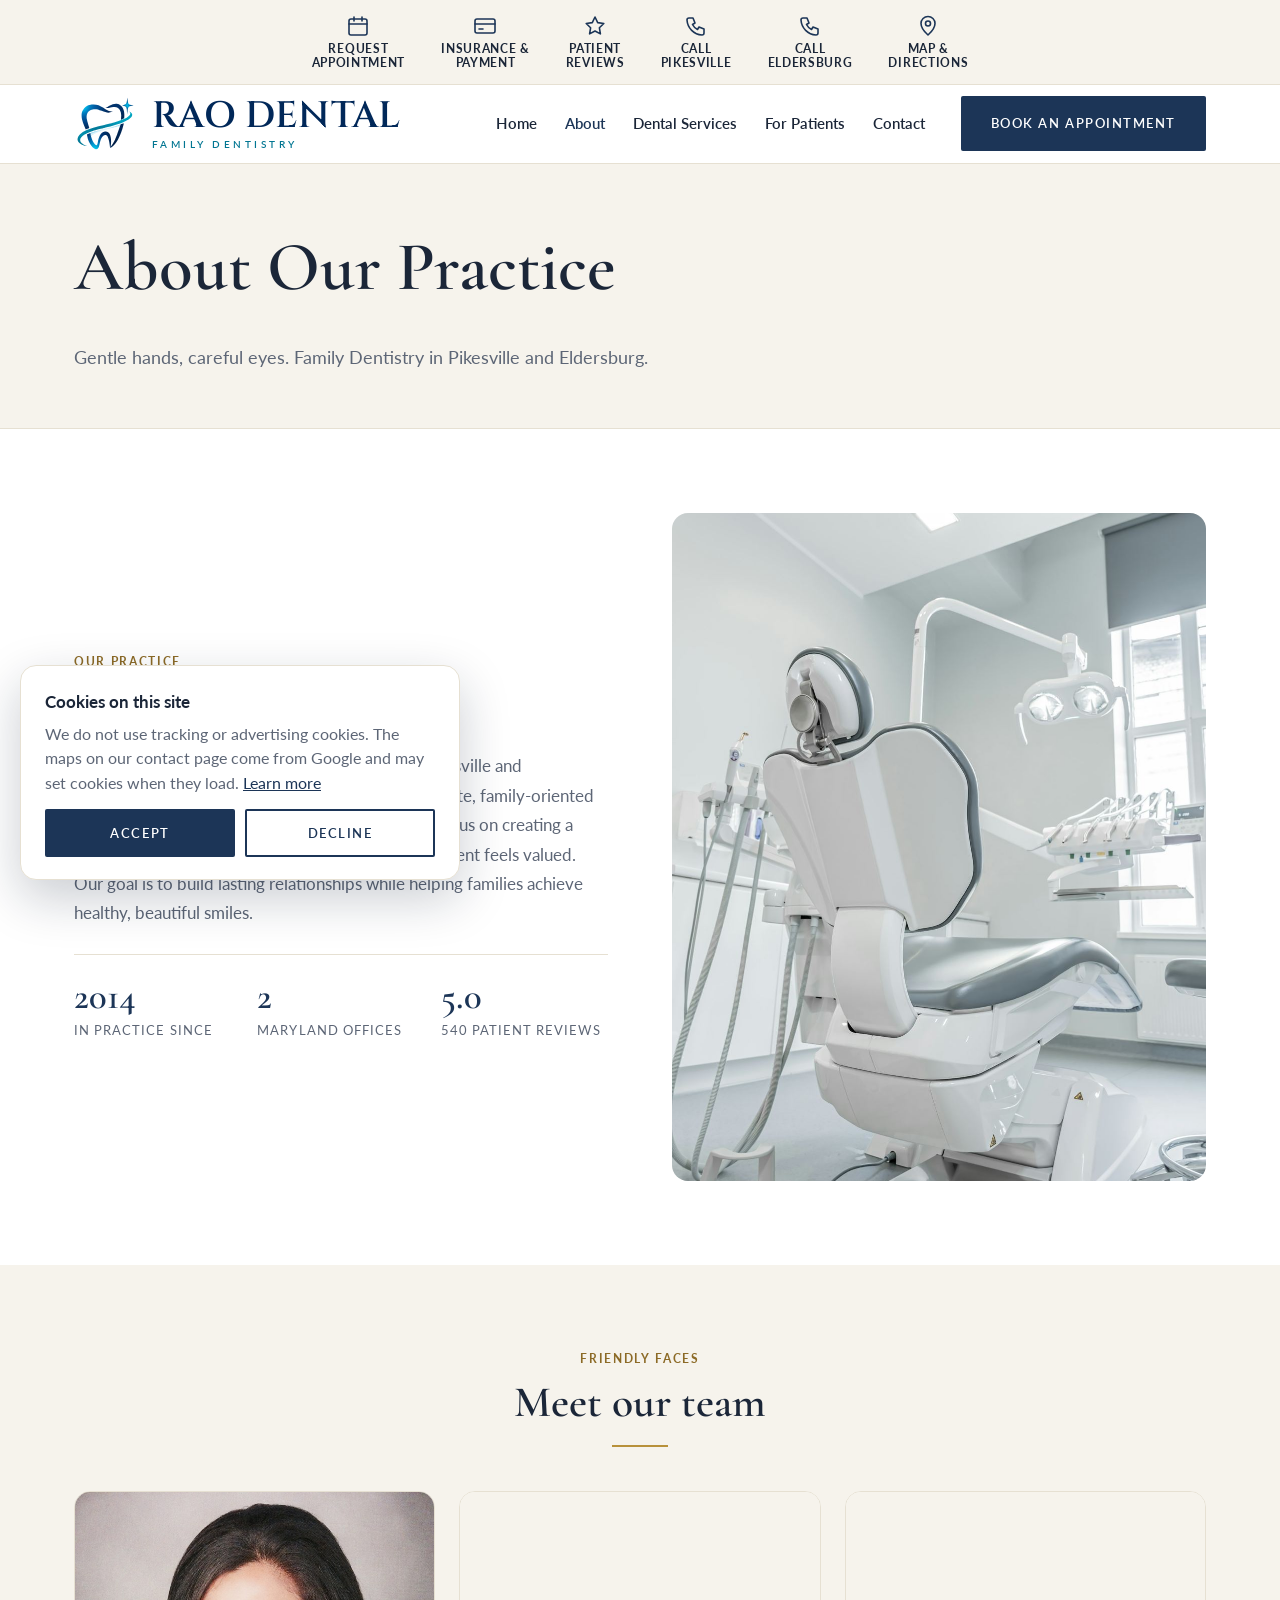
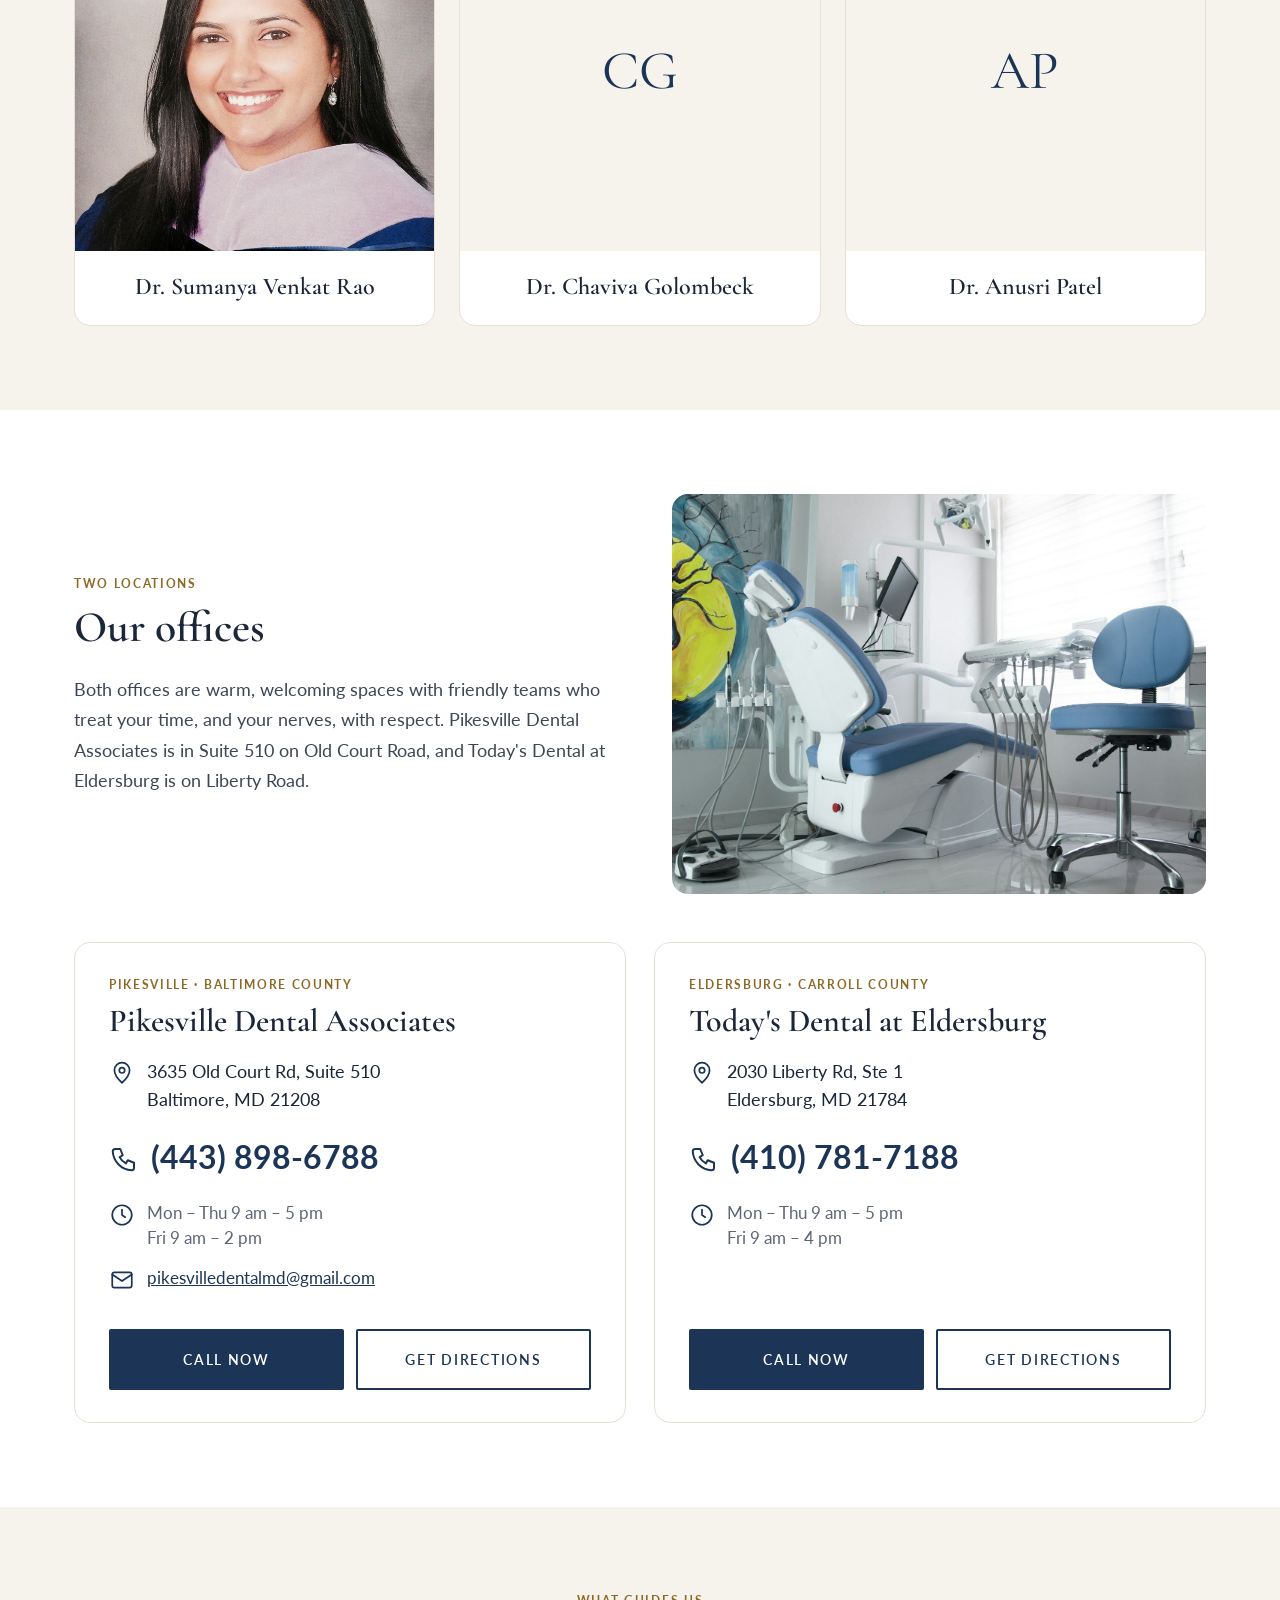
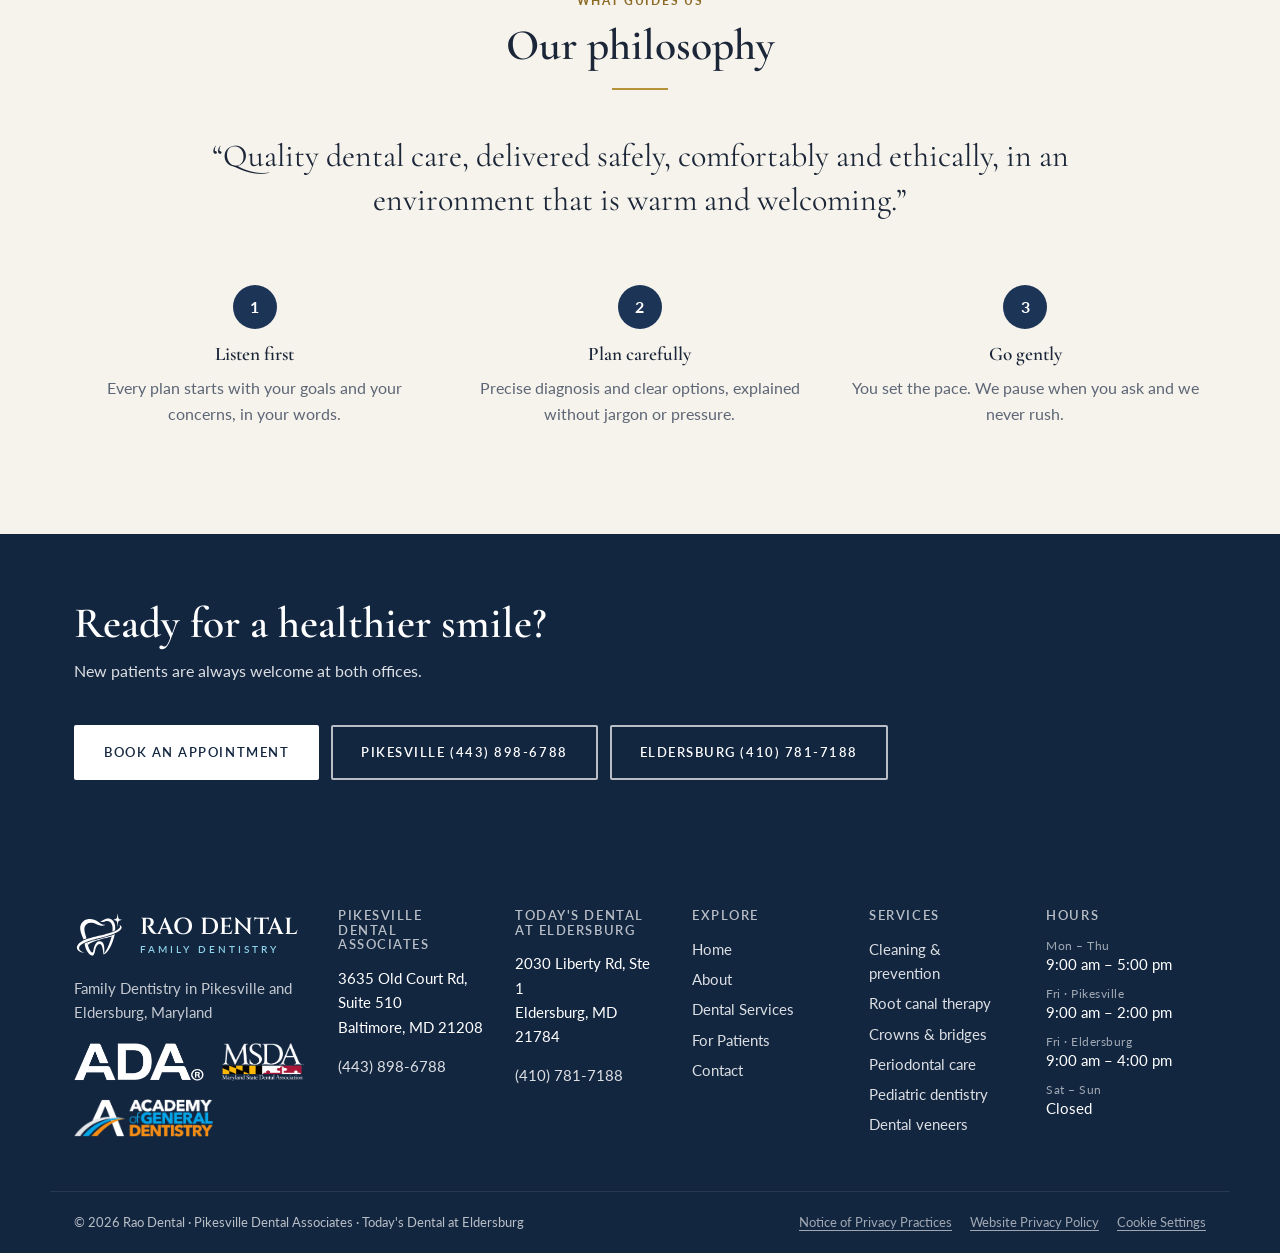
==== commit 7b2ae43a: "Style 1: cookie notice with consent-gated Google Maps and cookie settings link Co-Authored-By: Claud" ====
--- a/about.html
+++ b/about.html
@@ -1,5 +1,5 @@
 <!doctype html><html lang="en"><head><meta charset="utf-8"><meta name="viewport" content="width=device-width,initial-scale=1">
 <title>About | Rao Dental</title><meta name="description" content="Family Dentistry in Pikesville and Eldersburg, Maryland">
 <link rel="icon" type="image/svg+xml" href="img/rao-dental-favicon.svg?v=24ac31e0"><link rel="icon" type="image/png" sizes="32x32" href="img/rao-dental-favicon-32.png?v=24ac31e0"><link rel="apple-touch-icon" href="img/rao-dental-apple-touch.png"><link rel="preconnect" href="https://fonts.googleapis.com"><link rel="preconnect" href="https://fonts.gstatic.com" crossorigin>
-<link href="https://fonts.googleapis.com/css2?family=Cormorant+Garamond:wght@500;600;700&family=Cinzel:wght@600&family=Lato:wght@400;700&display=swap" rel="stylesheet"><link rel="stylesheet" href="css/site.css?v=2eb0f59c"></head>
-<body class="style-1"><a class="skip" href="#main">Skip to content</a><div class="util icons"><div class="wrap"><a href="contact.html#appointment"><svg class="ic" viewBox="0 0 24 24" fill="none" stroke="currentColor" stroke-width="1.6" stroke-linecap="round" stroke-linejoin="round" aria-hidden="true"><rect x="3" y="5" width="18" height="16" rx="2"/><path d="M3 10h18M8 3v4M16 3v4"/></svg><span>Request<br>Appointment</span></a><a href="patients.html#insurance"><svg class="ic" viewBox="0 0 24 24" fill="none" stroke="currentColor" stroke-width="1.6" stroke-linecap="round" stroke-linejoin="round" aria-hidden="true"><rect x="2" y="5" width="20" height="14" rx="2"/><path d="M2 10h20M6 15h4"/></svg><span>Insurance &amp;<br>Payment</span></a><a href="index.html#reviews"><svg class="ic" viewBox="0 0 24 24" fill="none" stroke="currentColor" stroke-width="1.6" stroke-linecap="round" stroke-linejoin="round" aria-hidden="true"><path d="M12 3l2.7 5.6 6.1.9-4.4 4.3 1 6.1L12 17l-5.4 2.9 1-6.1L3.2 9.5l6.1-.9L12 3z"/></svg><span>Patient<br>Reviews</span></a><a href="tel:+14438986788"><svg class="ic" viewBox="0 0 24 24" fill="none" stroke="currentColor" stroke-width="1.6" stroke-linecap="round" stroke-linejoin="round" aria-hidden="true"><path d="M5 4h4l2 5-2.5 1.5a11 11 0 0 0 5 5L15 13l5 2v4a2 2 0 0 1-2 2A16 16 0 0 1 3 6a2 2 0 0 1 2-2z"/></svg><span>Call<br>Pikesville</span></a><a href="tel:+14107817188"><svg class="ic" viewBox="0 0 24 24" fill="none" stroke="currentColor" stroke-width="1.6" stroke-linecap="round" stroke-linejoin="round" aria-hidden="true"><path d="M5 4h4l2 5-2.5 1.5a11 11 0 0 0 5 5L15 13l5 2v4a2 2 0 0 1-2 2A16 16 0 0 1 3 6a2 2 0 0 1 2-2z"/></svg><span>Call<br>Eldersburg</span></a><a href="contact.html#location"><svg class="ic" viewBox="0 0 24 24" fill="none" stroke="currentColor" stroke-width="1.6" stroke-linecap="round" stroke-linejoin="round" aria-hidden="true"><path d="M12 21s-7-6.2-7-11.5a7 7 0 0 1 14 0C19 14.8 12 21 12 21z"/><circle cx="12" cy="9.5" r="2.5"/></svg><span>Map &amp;<br>Directions</span></a></div></div><header class="site-header"><div class="wrap hdr"><a class="logo logo-emb" href="index.html" aria-label="Rao Dental, Family Dentistry home"><span class="emb"><img src="img/rao-dental-emblem.svg" alt="" width="56" height="56"></span><span class="emb-text"><span class="emb-name">RAO DENTAL</span><small>Family Dentistry</small></span></a><button type="button" class="burger" aria-label="Menu" aria-expanded="false" aria-controls="site-nav"><svg class="ic" viewBox="0 0 24 24" fill="none" stroke="currentColor" stroke-width="1.6" stroke-linecap="round" stroke-linejoin="round" aria-hidden="true"><path d="M4 7h16M4 12h16M4 17h16"/></svg></button><nav id="site-nav" aria-label="Main"><ul class="nav"><li><a href="index.html">Home</a></li><li class="has-sub"><a href="about.html" aria-current="page">About</a><ul class="sub"><li><a href="about.html#practice">About Our Practice</a></li><li><a href="about.html#team">Meet Our Team</a></li><li><a href="about.html#office">Our Office</a></li><li><a href="about.html#philosophy">Our Philosophy</a></li></ul></li><li class="has-sub"><a href="services.html">Dental Services</a><ul class="sub"><li><a href="services.html#cleaning">Cleaning &amp; prevention</a></li><li><a href="services.html#root-canal">Root canal therapy</a></li><li><a href="services.html#crowns">Crowns &amp; bridges</a></li><li><a href="services.html#periodontal">Periodontal care</a></li><li><a href="services.html#pediatric">Pediatric dentistry</a></li><li><a href="services.html#veneers">Dental veneers</a></li><li><a href="services.html#whitening">Teeth whitening</a></li><li><a href="services.html#implants">Implant restoration</a></li><li><a href="services.html#invisalign">Invisalign</a></li><li><a href="services.html#botox">Botox</a></li></ul></li><li class="has-sub"><a href="patients.html">For Patients</a><ul class="sub"><li><a href="patients.html#new-patients">New Patient Information</a></li><li><a href="patients.html#first-visit">Your First Visit</a></li><li><a href="patients.html#forms">Patient Forms</a></li><li><a href="patients.html#insurance">Insurance &amp; Financing</a></li><li><a href="patients.html#payment">Payment Options</a></li><li><a href="patients.html#faq">Patient FAQs</a></li><li><a href="patients.html#post-op">Post-Operative Instructions</a></li></ul></li><li class="has-sub"><a href="contact.html">Contact</a><ul class="sub"><li><a href="contact.html#info">Contact Information</a></li><li><a href="contact.html#hours">Office Hours</a></li><li><a href="contact.html#location">Location &amp; Directions</a></li><li><a href="contact.html#appointment">Request an Appointment</a></li></ul></li></ul></nav><div class="hdr-cta"><a class="btn btn-primary" href="contact.html#appointment">Book an Appointment</a></div></div></header><main id="main"><section class="phero"><div class="wrap"><h1>About Our Practice</h1><p>Gentle hands, careful eyes. Family Dentistry in Pikesville and Eldersburg.</p></div></section><section class="sec " id="practice"><div class="wrap"><div class="split about-intro"><div class="split-text"><p class="eyebrow">Our practice</p><h2>About Rao Dental</h2><p class="about-body">Our two dental offices, conveniently located in Pikesville and Eldersburg, are dedicated to providing compassionate, family-oriented dental care. We welcome patients of all ages and focus on creating a comfortable, friendly environment where every patient feels valued. Our goal is to build lasting relationships while helping families achieve healthy, beautiful smiles.</p><ul class="about-stats"><li><strong>2014</strong><span>In practice since</span></li><li><strong>2</strong><span>Maryland offices</span></li><li><strong>5.0</strong><span>540 patient reviews</span></li></ul></div><div class="split-media"><img src="img/office-window.jpg" alt="Bright dental treatment room" loading="lazy"></div></div></div></section><section class="sec alt" id="team"><div class="wrap"><header class="sec-head center"><p class="eyebrow">Friendly faces</p><h2>Meet our team</h2></header><div class="grid g3 team"><div class="card member"><img src="img/dr-rao-portrait.jpg" alt="Dr. Sumanya Venkat Rao" loading="lazy"><div class="card-body"><h3>Dr. Sumanya Venkat Rao</h3></div></div><div class="card member"><div class="avatar">CG</div><div class="card-body"><h3>Dr. Chaviva Golombeck</h3></div></div><div class="card member"><div class="avatar">AP</div><div class="card-body"><h3>Dr. Anusri Patel</h3></div></div></div></div></section><section class="sec " id="office"><div class="wrap"><div class="split rev office-intro"><div class="split-media"><img src="img/office-art.jpg" alt="Treatment room" loading="lazy"></div><div class="split-text"><p class="eyebrow">Two locations</p><h2>Our offices</h2><p class="lead">Both offices are warm, welcoming spaces with friendly teams who treat your time, and your nerves, with respect. Pikesville Dental Associates is in Suite 510 on Old Court Road, and Today&#x27;s Dental at Eldersburg is on Liberty Road.</p></div></div><div class="loc-grid"><div class="loc-card"><p class="eyebrow">Pikesville · Baltimore County</p><h3>Pikesville Dental Associates</h3><p class="loc-addr"><svg class="ic" viewBox="0 0 24 24" fill="none" stroke="currentColor" stroke-width="1.6" stroke-linecap="round" stroke-linejoin="round" aria-hidden="true"><path d="M12 21s-7-6.2-7-11.5a7 7 0 0 1 14 0C19 14.8 12 21 12 21z"/><circle cx="12" cy="9.5" r="2.5"/></svg> <span>3635 Old Court Rd, Suite 510<br>Baltimore, MD 21208</span></p><a class="loc-phone" href="tel:+14438986788"><svg class="ic" viewBox="0 0 24 24" fill="none" stroke="currentColor" stroke-width="1.6" stroke-linecap="round" stroke-linejoin="round" aria-hidden="true"><path d="M5 4h4l2 5-2.5 1.5a11 11 0 0 0 5 5L15 13l5 2v4a2 2 0 0 1-2 2A16 16 0 0 1 3 6a2 2 0 0 1 2-2z"/></svg> (443) 898-6788</a><p class="loc-hours"><svg class="ic" viewBox="0 0 24 24" fill="none" stroke="currentColor" stroke-width="1.6" stroke-linecap="round" stroke-linejoin="round" aria-hidden="true"><circle cx="12" cy="12" r="9"/><path d="M12 7v5l3 2"/></svg> <span>Mon – Thu 9 am – 5 pm<br>Fri 9 am – 2 pm</span></p><p class="loc-hours"><svg class="ic" viewBox="0 0 24 24" fill="none" stroke="currentColor" stroke-width="1.6" stroke-linecap="round" stroke-linejoin="round" aria-hidden="true"><rect x="3" y="5" width="18" height="14" rx="2"/><path d="M3 7l9 6 9-6"/></svg> <a href="mailto:pikesvilledentalmd@gmail.com">pikesvilledentalmd@gmail.com</a></p><div class="loc-btns"><a class="btn btn-primary" href="tel:+14438986788">Call now</a><a class="btn btn-ghost" href="https://www.google.com/maps/dir/?api=1&destination=3635+Old+Court+Rd%2C+Suite+510%2C+Baltimore%2C+MD+21208">Get directions</a></div></div><div class="loc-card"><p class="eyebrow">Eldersburg · Carroll County</p><h3>Today&#x27;s Dental at Eldersburg</h3><p class="loc-addr"><svg class="ic" viewBox="0 0 24 24" fill="none" stroke="currentColor" stroke-width="1.6" stroke-linecap="round" stroke-linejoin="round" aria-hidden="true"><path d="M12 21s-7-6.2-7-11.5a7 7 0 0 1 14 0C19 14.8 12 21 12 21z"/><circle cx="12" cy="9.5" r="2.5"/></svg> <span>2030 Liberty Rd, Ste 1<br>Eldersburg, MD 21784</span></p><a class="loc-phone" href="tel:+14107817188"><svg class="ic" viewBox="0 0 24 24" fill="none" stroke="currentColor" stroke-width="1.6" stroke-linecap="round" stroke-linejoin="round" aria-hidden="true"><path d="M5 4h4l2 5-2.5 1.5a11 11 0 0 0 5 5L15 13l5 2v4a2 2 0 0 1-2 2A16 16 0 0 1 3 6a2 2 0 0 1 2-2z"/></svg> (410) 781-7188</a><p class="loc-hours"><svg class="ic" viewBox="0 0 24 24" fill="none" stroke="currentColor" stroke-width="1.6" stroke-linecap="round" stroke-linejoin="round" aria-hidden="true"><circle cx="12" cy="12" r="9"/><path d="M12 7v5l3 2"/></svg> <span>Mon – Thu 9 am – 5 pm<br>Fri 9 am – 4 pm</span></p><div class="loc-btns"><a class="btn btn-primary" href="tel:+14107817188">Call now</a><a class="btn btn-ghost" href="https://www.google.com/maps/dir/?api=1&destination=2030+Liberty+Rd%2C+Ste+1%2C+Eldersburg%2C+MD+21784">Get directions</a></div></div></div></div></section><section class="sec alt" id="philosophy"><div class="wrap"><header class="sec-head center"><p class="eyebrow">What guides us</p><h2>Our philosophy</h2></header><blockquote class="big-quote">“Quality dental care, delivered safely, comfortably and ethically, in an environment that is warm and welcoming.”</blockquote><div class="grid g3 promises"><div class="why-item"><span class="step">1</span><h3>Listen first</h3><p>Every plan starts with your goals and your concerns, in your words.</p></div><div class="why-item"><span class="step">2</span><h3>Plan carefully</h3><p>Precise diagnosis and clear options, explained without jargon or pressure.</p></div><div class="why-item"><span class="step">3</span><h3>Go gently</h3><p>You set the pace. We pause when you ask and we never rush.</p></div></div></div></section><section class="cta-band"><div class="wrap"><div><h2>Ready for a healthier smile?</h2><p>New patients are always welcome at both offices.</p></div><div class="btn-row"><a class="btn btn-light" href="contact.html#appointment">Book an appointment</a><a class="btn btn-outline-light" href="tel:+14438986788">Pikesville (443) 898-6788</a><a class="btn btn-outline-light" href="tel:+14107817188">Eldersburg (410) 781-7188</a></div></div></section></main><footer class="site-footer"><div class="wrap fgrid"><div class="fbrand"><a class="logo logo-emb" href="index.html" aria-label="Rao Dental, Family Dentistry home"><span class="emb"><img src="img/rao-dental-emblem.svg" alt="" width="56" height="56"></span><span class="emb-text"><span class="emb-name">RAO DENTAL</span><small>Family Dentistry</small></span></a><p>Family Dentistry in Pikesville and Eldersburg, Maryland</p><div class="badges"><img src="img/assoc-ada-white.png" alt="ADA member" loading="lazy"><img src="img/assoc-msda-white.png" alt="MSDA member" loading="lazy"><img src="img/assoc-agd-white.png" alt="AGD member" loading="lazy"></div></div><div><h4>Pikesville Dental Associates</h4><p>3635 Old Court Rd, Suite 510<br>Baltimore, MD 21208</p><p><a href="tel:+14438986788">(443) 898-6788</a></p></div><div><h4>Today&#x27;s Dental at Eldersburg</h4><p>2030 Liberty Rd, Ste 1<br>Eldersburg, MD 21784</p><p><a href="tel:+14107817188">(410) 781-7188</a></p></div><div><h4>Explore</h4><ul><li><a href="index.html">Home</a></li><li><a href="about.html">About</a></li><li><a href="services.html">Dental Services</a></li><li><a href="patients.html">For Patients</a></li><li><a href="contact.html">Contact</a></li></ul></div><div><h4>Services</h4><ul><li><a href="services.html#cleaning">Cleaning &amp; prevention</a></li><li><a href="services.html#root-canal">Root canal therapy</a></li><li><a href="services.html#crowns">Crowns &amp; bridges</a></li><li><a href="services.html#periodontal">Periodontal care</a></li><li><a href="services.html#pediatric">Pediatric dentistry</a></li><li><a href="services.html#veneers">Dental veneers</a></li></ul></div><div><h4>Hours</h4><ul class="fh"><li><span>Mon – Thu</span> <em>9:00 am – 5:00 pm</em></li><li><span>Fri · Pikesville</span> <em>9:00 am – 2:00 pm</em></li><li><span>Fri · Eldersburg</span> <em>9:00 am – 4:00 pm</em></li><li><span>Sat – Sun</span> <em>Closed</em></li></ul></div></div><div class="wrap fbot"><span>© 2026 Rao Dental · Pikesville Dental Associates · Today's Dental at Eldersburg</span><span class="flegal"><a href="privacy-practices.html">Notice of Privacy Practices</a><a href="privacy.html">Website Privacy Policy</a></span></div></footer><script>(()=>{const h=document.querySelector('.site-header'),b=h&&h.querySelector('.burger'),n=document.getElementById('site-nav');if(!b||!n)return;const set=o=>{h.classList.toggle('open',o);b.setAttribute('aria-expanded',o?'true':'false');b.setAttribute('aria-label',o?'Close menu':'Menu')};b.addEventListener('click',()=>set(!h.classList.contains('open')));document.addEventListener('keydown',e=>{if(e.key==='Escape'&&h.classList.contains('open')){set(false);b.focus()}});n.addEventListener('click',e=>{if(e.target.closest('a'))set(false)});matchMedia('(min-width:901px)').addEventListener('change',e=>{if(e.matches)set(false)})})()</script></body></html>+<link href="https://fonts.googleapis.com/css2?family=Cormorant+Garamond:wght@500;600;700&family=Cinzel:wght@600&family=Lato:wght@400;700&display=swap" rel="stylesheet"><link rel="stylesheet" href="css/site.css?v=ae5d841c"></head>
+<body class="style-1"><a class="skip" href="#main">Skip to content</a><div class="util icons"><div class="wrap"><a href="contact.html#appointment"><svg class="ic" viewBox="0 0 24 24" fill="none" stroke="currentColor" stroke-width="1.6" stroke-linecap="round" stroke-linejoin="round" aria-hidden="true"><rect x="3" y="5" width="18" height="16" rx="2"/><path d="M3 10h18M8 3v4M16 3v4"/></svg><span>Request<br>Appointment</span></a><a href="patients.html#insurance"><svg class="ic" viewBox="0 0 24 24" fill="none" stroke="currentColor" stroke-width="1.6" stroke-linecap="round" stroke-linejoin="round" aria-hidden="true"><rect x="2" y="5" width="20" height="14" rx="2"/><path d="M2 10h20M6 15h4"/></svg><span>Insurance &amp;<br>Payment</span></a><a href="index.html#reviews"><svg class="ic" viewBox="0 0 24 24" fill="none" stroke="currentColor" stroke-width="1.6" stroke-linecap="round" stroke-linejoin="round" aria-hidden="true"><path d="M12 3l2.7 5.6 6.1.9-4.4 4.3 1 6.1L12 17l-5.4 2.9 1-6.1L3.2 9.5l6.1-.9L12 3z"/></svg><span>Patient<br>Reviews</span></a><a href="tel:+14438986788"><svg class="ic" viewBox="0 0 24 24" fill="none" stroke="currentColor" stroke-width="1.6" stroke-linecap="round" stroke-linejoin="round" aria-hidden="true"><path d="M5 4h4l2 5-2.5 1.5a11 11 0 0 0 5 5L15 13l5 2v4a2 2 0 0 1-2 2A16 16 0 0 1 3 6a2 2 0 0 1 2-2z"/></svg><span>Call<br>Pikesville</span></a><a href="tel:+14107817188"><svg class="ic" viewBox="0 0 24 24" fill="none" stroke="currentColor" stroke-width="1.6" stroke-linecap="round" stroke-linejoin="round" aria-hidden="true"><path d="M5 4h4l2 5-2.5 1.5a11 11 0 0 0 5 5L15 13l5 2v4a2 2 0 0 1-2 2A16 16 0 0 1 3 6a2 2 0 0 1 2-2z"/></svg><span>Call<br>Eldersburg</span></a><a href="contact.html#location"><svg class="ic" viewBox="0 0 24 24" fill="none" stroke="currentColor" stroke-width="1.6" stroke-linecap="round" stroke-linejoin="round" aria-hidden="true"><path d="M12 21s-7-6.2-7-11.5a7 7 0 0 1 14 0C19 14.8 12 21 12 21z"/><circle cx="12" cy="9.5" r="2.5"/></svg><span>Map &amp;<br>Directions</span></a></div></div><header class="site-header"><div class="wrap hdr"><a class="logo logo-emb" href="index.html" aria-label="Rao Dental, Family Dentistry home"><span class="emb"><img src="img/rao-dental-emblem.svg" alt="" width="56" height="56"></span><span class="emb-text"><span class="emb-name">RAO DENTAL</span><small>Family Dentistry</small></span></a><button type="button" class="burger" aria-label="Menu" aria-expanded="false" aria-controls="site-nav"><svg class="ic" viewBox="0 0 24 24" fill="none" stroke="currentColor" stroke-width="1.6" stroke-linecap="round" stroke-linejoin="round" aria-hidden="true"><path d="M4 7h16M4 12h16M4 17h16"/></svg></button><nav id="site-nav" aria-label="Main"><ul class="nav"><li><a href="index.html">Home</a></li><li class="has-sub"><a href="about.html" aria-current="page">About</a><ul class="sub"><li><a href="about.html#practice">About Our Practice</a></li><li><a href="about.html#team">Meet Our Team</a></li><li><a href="about.html#office">Our Office</a></li><li><a href="about.html#philosophy">Our Philosophy</a></li></ul></li><li class="has-sub"><a href="services.html">Dental Services</a><ul class="sub"><li><a href="services.html#cleaning">Cleaning &amp; prevention</a></li><li><a href="services.html#root-canal">Root canal therapy</a></li><li><a href="services.html#crowns">Crowns &amp; bridges</a></li><li><a href="services.html#periodontal">Periodontal care</a></li><li><a href="services.html#pediatric">Pediatric dentistry</a></li><li><a href="services.html#veneers">Dental veneers</a></li><li><a href="services.html#whitening">Teeth whitening</a></li><li><a href="services.html#implants">Implant restoration</a></li><li><a href="services.html#invisalign">Invisalign</a></li><li><a href="services.html#botox">Botox</a></li></ul></li><li class="has-sub"><a href="patients.html">For Patients</a><ul class="sub"><li><a href="patients.html#new-patients">New Patient Information</a></li><li><a href="patients.html#first-visit">Your First Visit</a></li><li><a href="patients.html#forms">Patient Forms</a></li><li><a href="patients.html#insurance">Insurance &amp; Financing</a></li><li><a href="patients.html#payment">Payment Options</a></li><li><a href="patients.html#faq">Patient FAQs</a></li><li><a href="patients.html#post-op">Post-Operative Instructions</a></li></ul></li><li class="has-sub"><a href="contact.html">Contact</a><ul class="sub"><li><a href="contact.html#info">Contact Information</a></li><li><a href="contact.html#hours">Office Hours</a></li><li><a href="contact.html#location">Location &amp; Directions</a></li><li><a href="contact.html#appointment">Request an Appointment</a></li></ul></li></ul></nav><div class="hdr-cta"><a class="btn btn-primary" href="contact.html#appointment">Book an Appointment</a></div></div></header><main id="main"><section class="phero"><div class="wrap"><h1>About Our Practice</h1><p>Gentle hands, careful eyes. Family Dentistry in Pikesville and Eldersburg.</p></div></section><section class="sec " id="practice"><div class="wrap"><div class="split about-intro"><div class="split-text"><p class="eyebrow">Our practice</p><h2>About Rao Dental</h2><p class="about-body">Our two dental offices, conveniently located in Pikesville and Eldersburg, are dedicated to providing compassionate, family-oriented dental care. We welcome patients of all ages and focus on creating a comfortable, friendly environment where every patient feels valued. Our goal is to build lasting relationships while helping families achieve healthy, beautiful smiles.</p><ul class="about-stats"><li><strong>2014</strong><span>In practice since</span></li><li><strong>2</strong><span>Maryland offices</span></li><li><strong>5.0</strong><span>540 patient reviews</span></li></ul></div><div class="split-media"><img src="img/office-window.jpg" alt="Bright dental treatment room" loading="lazy"></div></div></div></section><section class="sec alt" id="team"><div class="wrap"><header class="sec-head center"><p class="eyebrow">Friendly faces</p><h2>Meet our team</h2></header><div class="grid g3 team"><div class="card member"><img src="img/dr-rao-portrait.jpg" alt="Dr. Sumanya Venkat Rao" loading="lazy"><div class="card-body"><h3>Dr. Sumanya Venkat Rao</h3></div></div><div class="card member"><div class="avatar">CG</div><div class="card-body"><h3>Dr. Chaviva Golombeck</h3></div></div><div class="card member"><div class="avatar">AP</div><div class="card-body"><h3>Dr. Anusri Patel</h3></div></div></div></div></section><section class="sec " id="office"><div class="wrap"><div class="split rev office-intro"><div class="split-media"><img src="img/office-art.jpg" alt="Treatment room" loading="lazy"></div><div class="split-text"><p class="eyebrow">Two locations</p><h2>Our offices</h2><p class="lead">Both offices are warm, welcoming spaces with friendly teams who treat your time, and your nerves, with respect. Pikesville Dental Associates is in Suite 510 on Old Court Road, and Today&#x27;s Dental at Eldersburg is on Liberty Road.</p></div></div><div class="loc-grid"><div class="loc-card"><p class="eyebrow">Pikesville · Baltimore County</p><h3>Pikesville Dental Associates</h3><p class="loc-addr"><svg class="ic" viewBox="0 0 24 24" fill="none" stroke="currentColor" stroke-width="1.6" stroke-linecap="round" stroke-linejoin="round" aria-hidden="true"><path d="M12 21s-7-6.2-7-11.5a7 7 0 0 1 14 0C19 14.8 12 21 12 21z"/><circle cx="12" cy="9.5" r="2.5"/></svg> <span>3635 Old Court Rd, Suite 510<br>Baltimore, MD 21208</span></p><a class="loc-phone" href="tel:+14438986788"><svg class="ic" viewBox="0 0 24 24" fill="none" stroke="currentColor" stroke-width="1.6" stroke-linecap="round" stroke-linejoin="round" aria-hidden="true"><path d="M5 4h4l2 5-2.5 1.5a11 11 0 0 0 5 5L15 13l5 2v4a2 2 0 0 1-2 2A16 16 0 0 1 3 6a2 2 0 0 1 2-2z"/></svg> (443) 898-6788</a><p class="loc-hours"><svg class="ic" viewBox="0 0 24 24" fill="none" stroke="currentColor" stroke-width="1.6" stroke-linecap="round" stroke-linejoin="round" aria-hidden="true"><circle cx="12" cy="12" r="9"/><path d="M12 7v5l3 2"/></svg> <span>Mon – Thu 9 am – 5 pm<br>Fri 9 am – 2 pm</span></p><p class="loc-hours"><svg class="ic" viewBox="0 0 24 24" fill="none" stroke="currentColor" stroke-width="1.6" stroke-linecap="round" stroke-linejoin="round" aria-hidden="true"><rect x="3" y="5" width="18" height="14" rx="2"/><path d="M3 7l9 6 9-6"/></svg> <a href="mailto:pikesvilledentalmd@gmail.com">pikesvilledentalmd@gmail.com</a></p><div class="loc-btns"><a class="btn btn-primary" href="tel:+14438986788">Call now</a><a class="btn btn-ghost" href="https://www.google.com/maps/dir/?api=1&destination=3635+Old+Court+Rd%2C+Suite+510%2C+Baltimore%2C+MD+21208">Get directions</a></div></div><div class="loc-card"><p class="eyebrow">Eldersburg · Carroll County</p><h3>Today&#x27;s Dental at Eldersburg</h3><p class="loc-addr"><svg class="ic" viewBox="0 0 24 24" fill="none" stroke="currentColor" stroke-width="1.6" stroke-linecap="round" stroke-linejoin="round" aria-hidden="true"><path d="M12 21s-7-6.2-7-11.5a7 7 0 0 1 14 0C19 14.8 12 21 12 21z"/><circle cx="12" cy="9.5" r="2.5"/></svg> <span>2030 Liberty Rd, Ste 1<br>Eldersburg, MD 21784</span></p><a class="loc-phone" href="tel:+14107817188"><svg class="ic" viewBox="0 0 24 24" fill="none" stroke="currentColor" stroke-width="1.6" stroke-linecap="round" stroke-linejoin="round" aria-hidden="true"><path d="M5 4h4l2 5-2.5 1.5a11 11 0 0 0 5 5L15 13l5 2v4a2 2 0 0 1-2 2A16 16 0 0 1 3 6a2 2 0 0 1 2-2z"/></svg> (410) 781-7188</a><p class="loc-hours"><svg class="ic" viewBox="0 0 24 24" fill="none" stroke="currentColor" stroke-width="1.6" stroke-linecap="round" stroke-linejoin="round" aria-hidden="true"><circle cx="12" cy="12" r="9"/><path d="M12 7v5l3 2"/></svg> <span>Mon – Thu 9 am – 5 pm<br>Fri 9 am – 4 pm</span></p><div class="loc-btns"><a class="btn btn-primary" href="tel:+14107817188">Call now</a><a class="btn btn-ghost" href="https://www.google.com/maps/dir/?api=1&destination=2030+Liberty+Rd%2C+Ste+1%2C+Eldersburg%2C+MD+21784">Get directions</a></div></div></div></div></section><section class="sec alt" id="philosophy"><div class="wrap"><header class="sec-head center"><p class="eyebrow">What guides us</p><h2>Our philosophy</h2></header><blockquote class="big-quote">“Quality dental care, delivered safely, comfortably and ethically, in an environment that is warm and welcoming.”</blockquote><div class="grid g3 promises"><div class="why-item"><span class="step">1</span><h3>Listen first</h3><p>Every plan starts with your goals and your concerns, in your words.</p></div><div class="why-item"><span class="step">2</span><h3>Plan carefully</h3><p>Precise diagnosis and clear options, explained without jargon or pressure.</p></div><div class="why-item"><span class="step">3</span><h3>Go gently</h3><p>You set the pace. We pause when you ask and we never rush.</p></div></div></div></section><section class="cta-band"><div class="wrap"><div><h2>Ready for a healthier smile?</h2><p>New patients are always welcome at both offices.</p></div><div class="btn-row"><a class="btn btn-light" href="contact.html#appointment">Book an appointment</a><a class="btn btn-outline-light" href="tel:+14438986788">Pikesville (443) 898-6788</a><a class="btn btn-outline-light" href="tel:+14107817188">Eldersburg (410) 781-7188</a></div></div></section></main><footer class="site-footer"><div class="wrap fgrid"><div class="fbrand"><a class="logo logo-emb" href="index.html" aria-label="Rao Dental, Family Dentistry home"><span class="emb"><img src="img/rao-dental-emblem.svg" alt="" width="56" height="56"></span><span class="emb-text"><span class="emb-name">RAO DENTAL</span><small>Family Dentistry</small></span></a><p>Family Dentistry in Pikesville and Eldersburg, Maryland</p><div class="badges"><img src="img/assoc-ada-white.png" alt="ADA member" loading="lazy"><img src="img/assoc-msda-white.png" alt="MSDA member" loading="lazy"><img src="img/assoc-agd-white.png" alt="AGD member" loading="lazy"></div></div><div><h4>Pikesville Dental Associates</h4><p>3635 Old Court Rd, Suite 510<br>Baltimore, MD 21208</p><p><a href="tel:+14438986788">(443) 898-6788</a></p></div><div><h4>Today&#x27;s Dental at Eldersburg</h4><p>2030 Liberty Rd, Ste 1<br>Eldersburg, MD 21784</p><p><a href="tel:+14107817188">(410) 781-7188</a></p></div><div><h4>Explore</h4><ul><li><a href="index.html">Home</a></li><li><a href="about.html">About</a></li><li><a href="services.html">Dental Services</a></li><li><a href="patients.html">For Patients</a></li><li><a href="contact.html">Contact</a></li></ul></div><div><h4>Services</h4><ul><li><a href="services.html#cleaning">Cleaning &amp; prevention</a></li><li><a href="services.html#root-canal">Root canal therapy</a></li><li><a href="services.html#crowns">Crowns &amp; bridges</a></li><li><a href="services.html#periodontal">Periodontal care</a></li><li><a href="services.html#pediatric">Pediatric dentistry</a></li><li><a href="services.html#veneers">Dental veneers</a></li></ul></div><div><h4>Hours</h4><ul class="fh"><li><span>Mon – Thu</span> <em>9:00 am – 5:00 pm</em></li><li><span>Fri · Pikesville</span> <em>9:00 am – 2:00 pm</em></li><li><span>Fri · Eldersburg</span> <em>9:00 am – 4:00 pm</em></li><li><span>Sat – Sun</span> <em>Closed</em></li></ul></div></div><div class="wrap fbot"><span>© 2026 Rao Dental · Pikesville Dental Associates · Today's Dental at Eldersburg</span><span class="flegal"><a href="privacy-practices.html">Notice of Privacy Practices</a><a href="privacy.html">Website Privacy Policy</a><a href="privacy.html#cookies" data-cookie-settings>Cookie Settings</a></span></div></footer><script>(()=>{const h=document.querySelector('.site-header'),b=h&&h.querySelector('.burger'),n=document.getElementById('site-nav');if(!b||!n)return;const set=o=>{h.classList.toggle('open',o);b.setAttribute('aria-expanded',o?'true':'false');b.setAttribute('aria-label',o?'Close menu':'Menu')};b.addEventListener('click',()=>set(!h.classList.contains('open')));document.addEventListener('keydown',e=>{if(e.key==='Escape'&&h.classList.contains('open')){set(false);b.focus()}});n.addEventListener('click',e=>{if(e.target.closest('a'))set(false)});matchMedia('(min-width:901px)').addEventListener('change',e=>{if(e.matches)set(false)})})()</script><div class="cookie" role="region" aria-label="Cookie notice" hidden><div class="cookie-text"><strong>Cookies on this site</strong><p>We do not use tracking or advertising cookies. The maps on our contact page come from Google and may set cookies when they load. <a href="privacy.html#cookies">Learn more</a></p></div><div class="cookie-btns"><button type="button" class="btn btn-primary" data-cookie="accept">Accept</button><button type="button" class="btn btn-ghost" data-cookie="decline">Decline</button></div></div><script>(()=>{const K='rd-cookie-choice',c=document.querySelector('.cookie');let v=null;try{v=localStorage.getItem(K)}catch(e){}const load=f=>{(f?[f]:document.querySelectorAll('iframe[data-src]')).forEach(i=>{if(i.dataset.src){i.src=i.dataset.src;i.removeAttribute('data-src');const p=i.parentNode.querySelector('.map-ph');if(p)p.remove()}})};const show=()=>{c.hidden=false};if(v==='accept')load();else if(v!=='decline')show();c.addEventListener('click',e=>{const b=e.target.closest('[data-cookie]');if(!b)return;v=b.dataset.cookie;try{localStorage.setItem(K,v)}catch(e){}c.hidden=true;if(v==='accept')load()});document.addEventListener('click',e=>{const m=e.target.closest('[data-show-map]');if(m)load(m.closest('.map-wrap').querySelector('iframe'));const o=e.target.closest('[data-cookie-settings]');if(o){e.preventDefault();show();c.querySelector('button').focus()}})})()</script></body></html>
--- a/css/site.css
+++ b/css/site.css
@@ -153,6 +153,8 @@
 @media(min-width:1081px) and (max-width:1260px){.site-header .emb-name{font-size:1.85rem}.site-header .logo-emb .emb img{width:56px;height:56px}}
 .about-body{font-size:1.12rem;line-height:1.75}
 .flegal{display:flex;gap:18px;flex-wrap:wrap}.flegal a{color:inherit;text-decoration:underline;text-underline-offset:3px}.legal-wrap{display:grid;grid-template-columns:240px minmax(0,760px);gap:64px;justify-content:center;align-items:start}.legal-toc{position:sticky;top:110px;font-size:.92rem}.legal-toc ol{list-style:none;margin:8px 0 0;padding:0;border-left:2px solid var(--line)}.legal-toc li a{display:block;padding:6px 0 6px 14px;color:var(--muted);text-decoration:none}.legal-toc li a:hover{color:var(--pri)}.legal{font-size:1.05rem;line-height:1.75}.legal h2{font-size:1.9rem;margin:44px 0 12px;scroll-margin-top:110px}.legal section:first-of-type h2{margin-top:24px}.legal h3{font-family:Lato,sans-serif;font-size:1.05rem;font-weight:700;margin:22px 0 4px;color:var(--ink)}.legal p{margin:0 0 14px}.legal ul{margin:0 0 14px;padding-left:22px}.legal li{margin-bottom:8px}.legal a{color:var(--pri)}.legal-date{color:var(--muted);font-size:.9rem;letter-spacing:.04em;text-transform:uppercase;margin-bottom:18px}.legal-callout{background:var(--bg2);border-radius:12px;padding:20px 24px}@media(max-width:900px){.legal-wrap{grid-template-columns:1fr;gap:24px}.legal-toc{position:static}}
+.hp{position:absolute;left:-9999px;width:1px;height:1px;overflow:hidden}.form .err{color:#9b1c1c;font-weight:600}.form .err a{color:inherit}.form .ok{color:#1f6b3a;font-weight:600}
+.cookie{position:fixed;left:20px;bottom:20px;z-index:80;max-width:440px;background:#fff;border:1px solid var(--line);border-radius:16px;box-shadow:0 18px 50px rgba(15,28,48,.22);padding:22px 24px;display:flex;flex-direction:column;gap:14px}.cookie[hidden]{display:none}.cookie strong{font-size:1.05rem;color:var(--ink)}.cookie p{margin:6px 0 0;font-size:.98rem;line-height:1.55;color:var(--muted)}.cookie a{color:var(--pri)}.cookie-btns{display:flex;gap:10px}.cookie-btns .btn{flex:1;justify-content:center;padding:14px 18px}@media(max-width:560px){.cookie{left:12px;right:12px;bottom:12px;max-width:none}}.map-wrap{position:relative}.map-ph{position:absolute;inset:0;display:flex;flex-direction:column;align-items:center;justify-content:center;gap:12px;background:var(--bg2);text-align:center;padding:20px}.map-ph p{margin:0;display:flex;align-items:center;gap:8px;color:var(--muted)}.map-ph .ic{color:var(--pri)}
 .np-bar{background:var(--dark);color:#fff;font-size:1rem}.np-bar .ic{color:var(--acc)}.np-bar .wrap{justify-content:center;align-items:center;gap:6px 18px;padding-top:11px;padding-bottom:11px;text-align:center}
 .np-bar .wrap>span:first-child{display:inline}.np-bar a{margin-left:14px;white-space:nowrap}.np-bar strong{font-weight:700}
 .fbrand .badges img{height:38px}
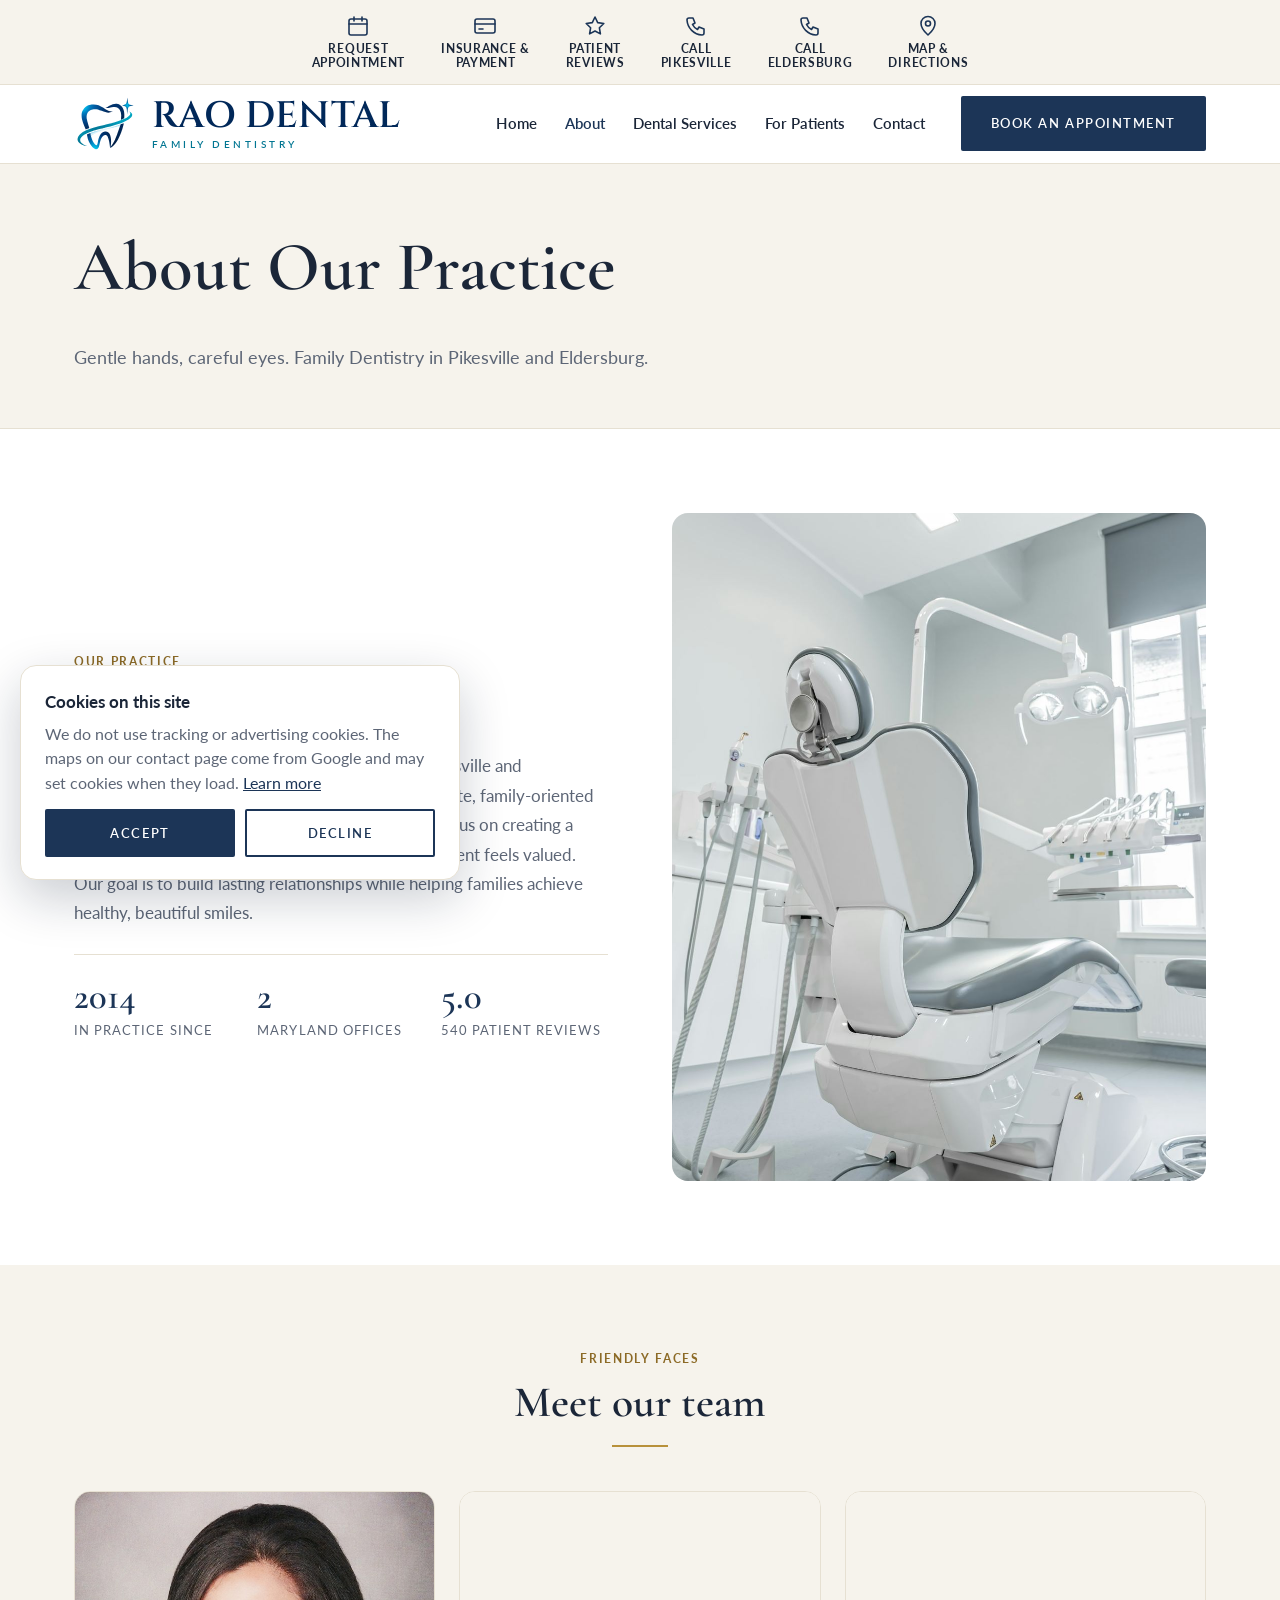
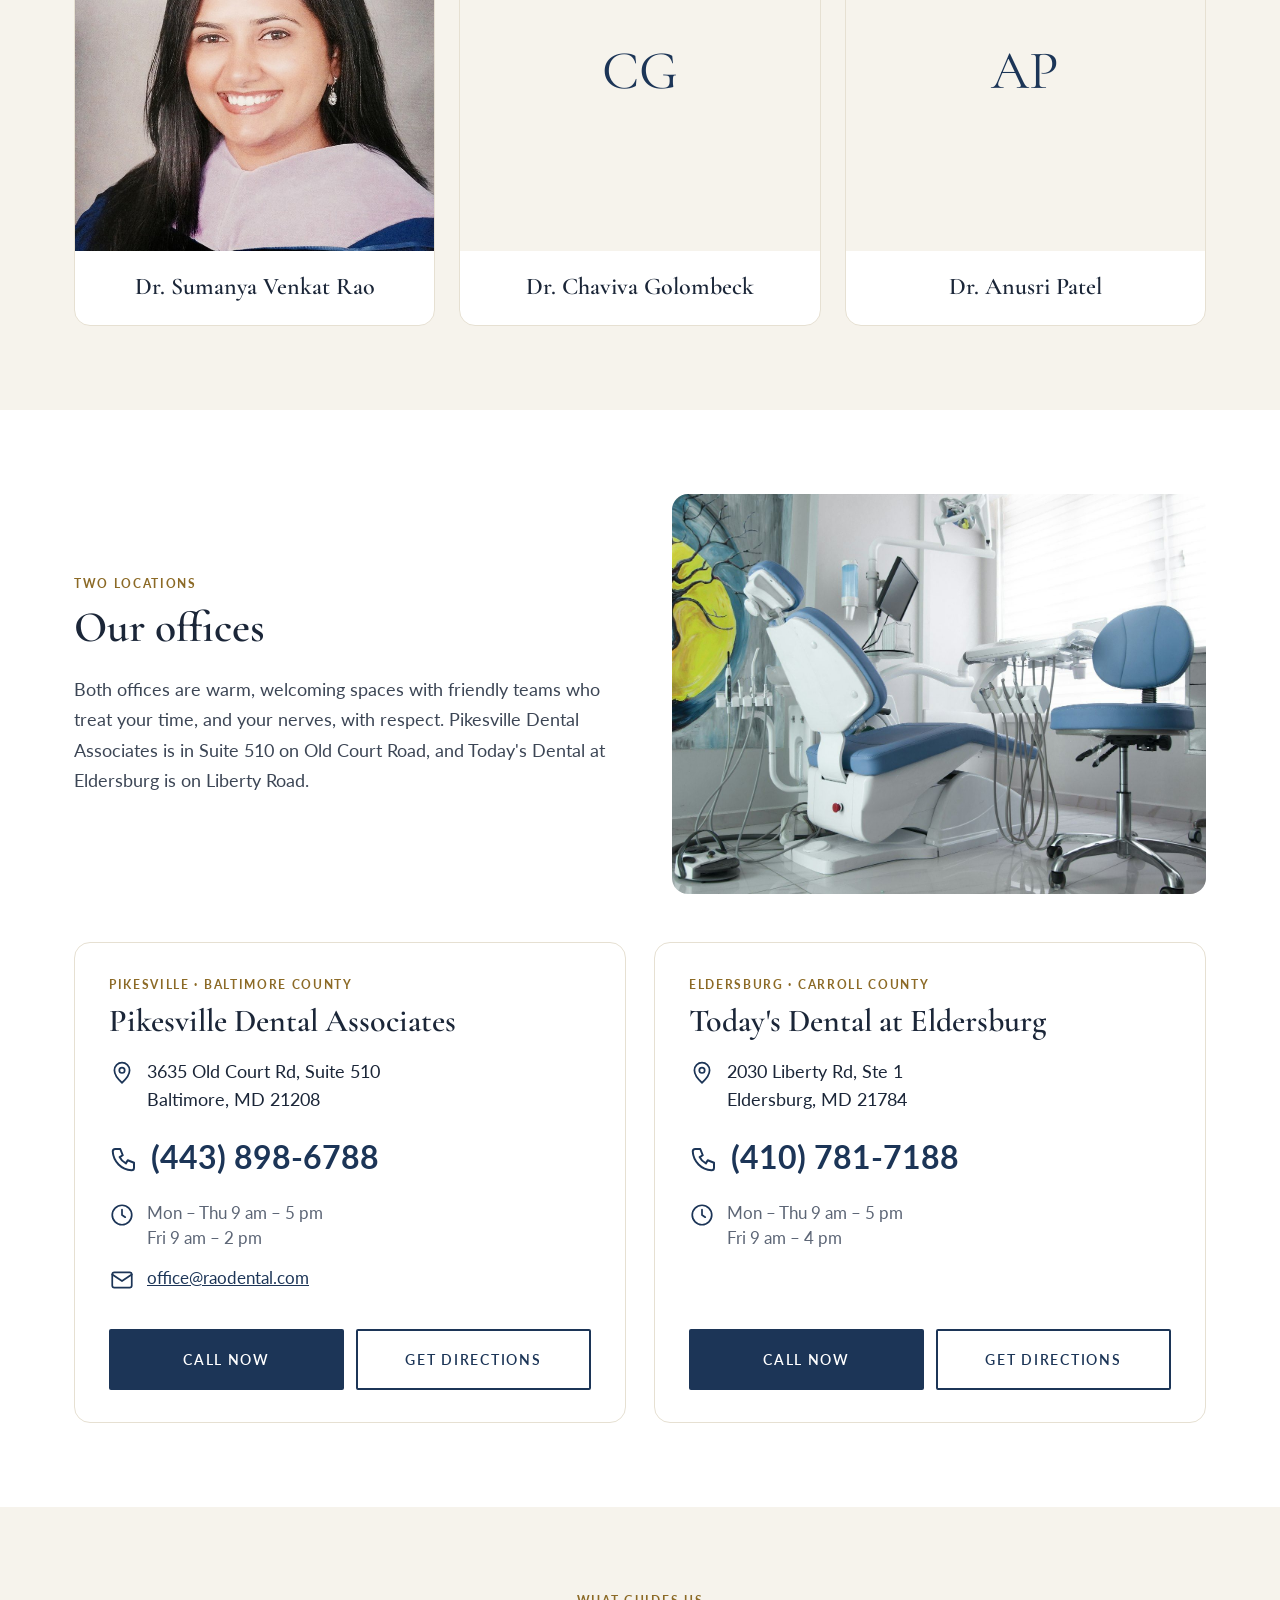
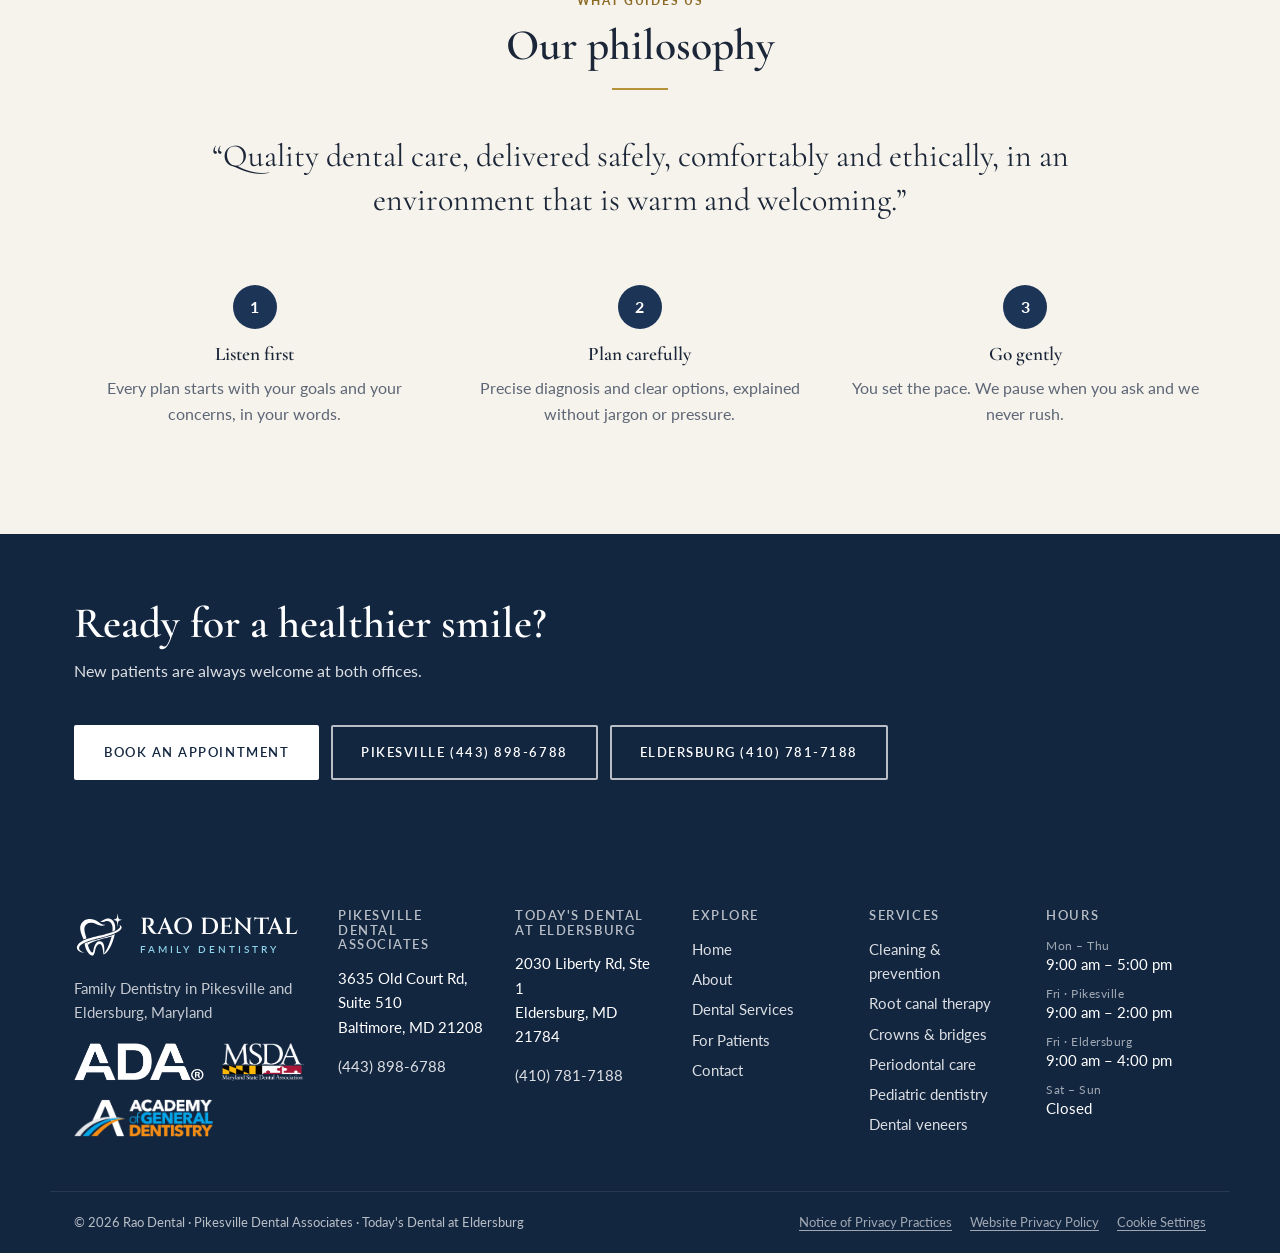
==== commit 259d1629: "Style 1: office@raodental.com on about and privacy pages Co-Authored-By: Claude Opus 5.5 <noreply@an" ====
--- a/about.html
+++ b/about.html
@@ -1,5 +1,5 @@
 <!doctype html><html lang="en"><head><meta charset="utf-8"><meta name="viewport" content="width=device-width,initial-scale=1">
-<title>About | Rao Dental</title><meta name="description" content="Family Dentistry in Pikesville and Eldersburg, Maryland">
+<title>About | Rao Dental</title><meta name="description" content="Family Dentistry in Pikesville and Eldersburg, Maryland"><link rel="canonical" href="https://raodental.com/about.html">
 <link rel="icon" type="image/svg+xml" href="img/rao-dental-favicon.svg?v=24ac31e0"><link rel="icon" type="image/png" sizes="32x32" href="img/rao-dental-favicon-32.png?v=24ac31e0"><link rel="apple-touch-icon" href="img/rao-dental-apple-touch.png"><link rel="preconnect" href="https://fonts.googleapis.com"><link rel="preconnect" href="https://fonts.gstatic.com" crossorigin>
 <link href="https://fonts.googleapis.com/css2?family=Cormorant+Garamond:wght@500;600;700&family=Cinzel:wght@600&family=Lato:wght@400;700&display=swap" rel="stylesheet"><link rel="stylesheet" href="css/site.css?v=ae5d841c"></head>
-<body class="style-1"><a class="skip" href="#main">Skip to content</a><div class="util icons"><div class="wrap"><a href="contact.html#appointment"><svg class="ic" viewBox="0 0 24 24" fill="none" stroke="currentColor" stroke-width="1.6" stroke-linecap="round" stroke-linejoin="round" aria-hidden="true"><rect x="3" y="5" width="18" height="16" rx="2"/><path d="M3 10h18M8 3v4M16 3v4"/></svg><span>Request<br>Appointment</span></a><a href="patients.html#insurance"><svg class="ic" viewBox="0 0 24 24" fill="none" stroke="currentColor" stroke-width="1.6" stroke-linecap="round" stroke-linejoin="round" aria-hidden="true"><rect x="2" y="5" width="20" height="14" rx="2"/><path d="M2 10h20M6 15h4"/></svg><span>Insurance &amp;<br>Payment</span></a><a href="index.html#reviews"><svg class="ic" viewBox="0 0 24 24" fill="none" stroke="currentColor" stroke-width="1.6" stroke-linecap="round" stroke-linejoin="round" aria-hidden="true"><path d="M12 3l2.7 5.6 6.1.9-4.4 4.3 1 6.1L12 17l-5.4 2.9 1-6.1L3.2 9.5l6.1-.9L12 3z"/></svg><span>Patient<br>Reviews</span></a><a href="tel:+14438986788"><svg class="ic" viewBox="0 0 24 24" fill="none" stroke="currentColor" stroke-width="1.6" stroke-linecap="round" stroke-linejoin="round" aria-hidden="true"><path d="M5 4h4l2 5-2.5 1.5a11 11 0 0 0 5 5L15 13l5 2v4a2 2 0 0 1-2 2A16 16 0 0 1 3 6a2 2 0 0 1 2-2z"/></svg><span>Call<br>Pikesville</span></a><a href="tel:+14107817188"><svg class="ic" viewBox="0 0 24 24" fill="none" stroke="currentColor" stroke-width="1.6" stroke-linecap="round" stroke-linejoin="round" aria-hidden="true"><path d="M5 4h4l2 5-2.5 1.5a11 11 0 0 0 5 5L15 13l5 2v4a2 2 0 0 1-2 2A16 16 0 0 1 3 6a2 2 0 0 1 2-2z"/></svg><span>Call<br>Eldersburg</span></a><a href="contact.html#location"><svg class="ic" viewBox="0 0 24 24" fill="none" stroke="currentColor" stroke-width="1.6" stroke-linecap="round" stroke-linejoin="round" aria-hidden="true"><path d="M12 21s-7-6.2-7-11.5a7 7 0 0 1 14 0C19 14.8 12 21 12 21z"/><circle cx="12" cy="9.5" r="2.5"/></svg><span>Map &amp;<br>Directions</span></a></div></div><header class="site-header"><div class="wrap hdr"><a class="logo logo-emb" href="index.html" aria-label="Rao Dental, Family Dentistry home"><span class="emb"><img src="img/rao-dental-emblem.svg" alt="" width="56" height="56"></span><span class="emb-text"><span class="emb-name">RAO DENTAL</span><small>Family Dentistry</small></span></a><button type="button" class="burger" aria-label="Menu" aria-expanded="false" aria-controls="site-nav"><svg class="ic" viewBox="0 0 24 24" fill="none" stroke="currentColor" stroke-width="1.6" stroke-linecap="round" stroke-linejoin="round" aria-hidden="true"><path d="M4 7h16M4 12h16M4 17h16"/></svg></button><nav id="site-nav" aria-label="Main"><ul class="nav"><li><a href="index.html">Home</a></li><li class="has-sub"><a href="about.html" aria-current="page">About</a><ul class="sub"><li><a href="about.html#practice">About Our Practice</a></li><li><a href="about.html#team">Meet Our Team</a></li><li><a href="about.html#office">Our Office</a></li><li><a href="about.html#philosophy">Our Philosophy</a></li></ul></li><li class="has-sub"><a href="services.html">Dental Services</a><ul class="sub"><li><a href="services.html#cleaning">Cleaning &amp; prevention</a></li><li><a href="services.html#root-canal">Root canal therapy</a></li><li><a href="services.html#crowns">Crowns &amp; bridges</a></li><li><a href="services.html#periodontal">Periodontal care</a></li><li><a href="services.html#pediatric">Pediatric dentistry</a></li><li><a href="services.html#veneers">Dental veneers</a></li><li><a href="services.html#whitening">Teeth whitening</a></li><li><a href="services.html#implants">Implant restoration</a></li><li><a href="services.html#invisalign">Invisalign</a></li><li><a href="services.html#botox">Botox</a></li></ul></li><li class="has-sub"><a href="patients.html">For Patients</a><ul class="sub"><li><a href="patients.html#new-patients">New Patient Information</a></li><li><a href="patients.html#first-visit">Your First Visit</a></li><li><a href="patients.html#forms">Patient Forms</a></li><li><a href="patients.html#insurance">Insurance &amp; Financing</a></li><li><a href="patients.html#payment">Payment Options</a></li><li><a href="patients.html#faq">Patient FAQs</a></li><li><a href="patients.html#post-op">Post-Operative Instructions</a></li></ul></li><li class="has-sub"><a href="contact.html">Contact</a><ul class="sub"><li><a href="contact.html#info">Contact Information</a></li><li><a href="contact.html#hours">Office Hours</a></li><li><a href="contact.html#location">Location &amp; Directions</a></li><li><a href="contact.html#appointment">Request an Appointment</a></li></ul></li></ul></nav><div class="hdr-cta"><a class="btn btn-primary" href="contact.html#appointment">Book an Appointment</a></div></div></header><main id="main"><section class="phero"><div class="wrap"><h1>About Our Practice</h1><p>Gentle hands, careful eyes. Family Dentistry in Pikesville and Eldersburg.</p></div></section><section class="sec " id="practice"><div class="wrap"><div class="split about-intro"><div class="split-text"><p class="eyebrow">Our practice</p><h2>About Rao Dental</h2><p class="about-body">Our two dental offices, conveniently located in Pikesville and Eldersburg, are dedicated to providing compassionate, family-oriented dental care. We welcome patients of all ages and focus on creating a comfortable, friendly environment where every patient feels valued. Our goal is to build lasting relationships while helping families achieve healthy, beautiful smiles.</p><ul class="about-stats"><li><strong>2014</strong><span>In practice since</span></li><li><strong>2</strong><span>Maryland offices</span></li><li><strong>5.0</strong><span>540 patient reviews</span></li></ul></div><div class="split-media"><img src="img/office-window.jpg" alt="Bright dental treatment room" loading="lazy"></div></div></div></section><section class="sec alt" id="team"><div class="wrap"><header class="sec-head center"><p class="eyebrow">Friendly faces</p><h2>Meet our team</h2></header><div class="grid g3 team"><div class="card member"><img src="img/dr-rao-portrait.jpg" alt="Dr. Sumanya Venkat Rao" loading="lazy"><div class="card-body"><h3>Dr. Sumanya Venkat Rao</h3></div></div><div class="card member"><div class="avatar">CG</div><div class="card-body"><h3>Dr. Chaviva Golombeck</h3></div></div><div class="card member"><div class="avatar">AP</div><div class="card-body"><h3>Dr. Anusri Patel</h3></div></div></div></div></section><section class="sec " id="office"><div class="wrap"><div class="split rev office-intro"><div class="split-media"><img src="img/office-art.jpg" alt="Treatment room" loading="lazy"></div><div class="split-text"><p class="eyebrow">Two locations</p><h2>Our offices</h2><p class="lead">Both offices are warm, welcoming spaces with friendly teams who treat your time, and your nerves, with respect. Pikesville Dental Associates is in Suite 510 on Old Court Road, and Today&#x27;s Dental at Eldersburg is on Liberty Road.</p></div></div><div class="loc-grid"><div class="loc-card"><p class="eyebrow">Pikesville · Baltimore County</p><h3>Pikesville Dental Associates</h3><p class="loc-addr"><svg class="ic" viewBox="0 0 24 24" fill="none" stroke="currentColor" stroke-width="1.6" stroke-linecap="round" stroke-linejoin="round" aria-hidden="true"><path d="M12 21s-7-6.2-7-11.5a7 7 0 0 1 14 0C19 14.8 12 21 12 21z"/><circle cx="12" cy="9.5" r="2.5"/></svg> <span>3635 Old Court Rd, Suite 510<br>Baltimore, MD 21208</span></p><a class="loc-phone" href="tel:+14438986788"><svg class="ic" viewBox="0 0 24 24" fill="none" stroke="currentColor" stroke-width="1.6" stroke-linecap="round" stroke-linejoin="round" aria-hidden="true"><path d="M5 4h4l2 5-2.5 1.5a11 11 0 0 0 5 5L15 13l5 2v4a2 2 0 0 1-2 2A16 16 0 0 1 3 6a2 2 0 0 1 2-2z"/></svg> (443) 898-6788</a><p class="loc-hours"><svg class="ic" viewBox="0 0 24 24" fill="none" stroke="currentColor" stroke-width="1.6" stroke-linecap="round" stroke-linejoin="round" aria-hidden="true"><circle cx="12" cy="12" r="9"/><path d="M12 7v5l3 2"/></svg> <span>Mon – Thu 9 am – 5 pm<br>Fri 9 am – 2 pm</span></p><p class="loc-hours"><svg class="ic" viewBox="0 0 24 24" fill="none" stroke="currentColor" stroke-width="1.6" stroke-linecap="round" stroke-linejoin="round" aria-hidden="true"><rect x="3" y="5" width="18" height="14" rx="2"/><path d="M3 7l9 6 9-6"/></svg> <a href="mailto:pikesvilledentalmd@gmail.com">pikesvilledentalmd@gmail.com</a></p><div class="loc-btns"><a class="btn btn-primary" href="tel:+14438986788">Call now</a><a class="btn btn-ghost" href="https://www.google.com/maps/dir/?api=1&destination=3635+Old+Court+Rd%2C+Suite+510%2C+Baltimore%2C+MD+21208">Get directions</a></div></div><div class="loc-card"><p class="eyebrow">Eldersburg · Carroll County</p><h3>Today&#x27;s Dental at Eldersburg</h3><p class="loc-addr"><svg class="ic" viewBox="0 0 24 24" fill="none" stroke="currentColor" stroke-width="1.6" stroke-linecap="round" stroke-linejoin="round" aria-hidden="true"><path d="M12 21s-7-6.2-7-11.5a7 7 0 0 1 14 0C19 14.8 12 21 12 21z"/><circle cx="12" cy="9.5" r="2.5"/></svg> <span>2030 Liberty Rd, Ste 1<br>Eldersburg, MD 21784</span></p><a class="loc-phone" href="tel:+14107817188"><svg class="ic" viewBox="0 0 24 24" fill="none" stroke="currentColor" stroke-width="1.6" stroke-linecap="round" stroke-linejoin="round" aria-hidden="true"><path d="M5 4h4l2 5-2.5 1.5a11 11 0 0 0 5 5L15 13l5 2v4a2 2 0 0 1-2 2A16 16 0 0 1 3 6a2 2 0 0 1 2-2z"/></svg> (410) 781-7188</a><p class="loc-hours"><svg class="ic" viewBox="0 0 24 24" fill="none" stroke="currentColor" stroke-width="1.6" stroke-linecap="round" stroke-linejoin="round" aria-hidden="true"><circle cx="12" cy="12" r="9"/><path d="M12 7v5l3 2"/></svg> <span>Mon – Thu 9 am – 5 pm<br>Fri 9 am – 4 pm</span></p><div class="loc-btns"><a class="btn btn-primary" href="tel:+14107817188">Call now</a><a class="btn btn-ghost" href="https://www.google.com/maps/dir/?api=1&destination=2030+Liberty+Rd%2C+Ste+1%2C+Eldersburg%2C+MD+21784">Get directions</a></div></div></div></div></section><section class="sec alt" id="philosophy"><div class="wrap"><header class="sec-head center"><p class="eyebrow">What guides us</p><h2>Our philosophy</h2></header><blockquote class="big-quote">“Quality dental care, delivered safely, comfortably and ethically, in an environment that is warm and welcoming.”</blockquote><div class="grid g3 promises"><div class="why-item"><span class="step">1</span><h3>Listen first</h3><p>Every plan starts with your goals and your concerns, in your words.</p></div><div class="why-item"><span class="step">2</span><h3>Plan carefully</h3><p>Precise diagnosis and clear options, explained without jargon or pressure.</p></div><div class="why-item"><span class="step">3</span><h3>Go gently</h3><p>You set the pace. We pause when you ask and we never rush.</p></div></div></div></section><section class="cta-band"><div class="wrap"><div><h2>Ready for a healthier smile?</h2><p>New patients are always welcome at both offices.</p></div><div class="btn-row"><a class="btn btn-light" href="contact.html#appointment">Book an appointment</a><a class="btn btn-outline-light" href="tel:+14438986788">Pikesville (443) 898-6788</a><a class="btn btn-outline-light" href="tel:+14107817188">Eldersburg (410) 781-7188</a></div></div></section></main><footer class="site-footer"><div class="wrap fgrid"><div class="fbrand"><a class="logo logo-emb" href="index.html" aria-label="Rao Dental, Family Dentistry home"><span class="emb"><img src="img/rao-dental-emblem.svg" alt="" width="56" height="56"></span><span class="emb-text"><span class="emb-name">RAO DENTAL</span><small>Family Dentistry</small></span></a><p>Family Dentistry in Pikesville and Eldersburg, Maryland</p><div class="badges"><img src="img/assoc-ada-white.png" alt="ADA member" loading="lazy"><img src="img/assoc-msda-white.png" alt="MSDA member" loading="lazy"><img src="img/assoc-agd-white.png" alt="AGD member" loading="lazy"></div></div><div><h4>Pikesville Dental Associates</h4><p>3635 Old Court Rd, Suite 510<br>Baltimore, MD 21208</p><p><a href="tel:+14438986788">(443) 898-6788</a></p></div><div><h4>Today&#x27;s Dental at Eldersburg</h4><p>2030 Liberty Rd, Ste 1<br>Eldersburg, MD 21784</p><p><a href="tel:+14107817188">(410) 781-7188</a></p></div><div><h4>Explore</h4><ul><li><a href="index.html">Home</a></li><li><a href="about.html">About</a></li><li><a href="services.html">Dental Services</a></li><li><a href="patients.html">For Patients</a></li><li><a href="contact.html">Contact</a></li></ul></div><div><h4>Services</h4><ul><li><a href="services.html#cleaning">Cleaning &amp; prevention</a></li><li><a href="services.html#root-canal">Root canal therapy</a></li><li><a href="services.html#crowns">Crowns &amp; bridges</a></li><li><a href="services.html#periodontal">Periodontal care</a></li><li><a href="services.html#pediatric">Pediatric dentistry</a></li><li><a href="services.html#veneers">Dental veneers</a></li></ul></div><div><h4>Hours</h4><ul class="fh"><li><span>Mon – Thu</span> <em>9:00 am – 5:00 pm</em></li><li><span>Fri · Pikesville</span> <em>9:00 am – 2:00 pm</em></li><li><span>Fri · Eldersburg</span> <em>9:00 am – 4:00 pm</em></li><li><span>Sat – Sun</span> <em>Closed</em></li></ul></div></div><div class="wrap fbot"><span>© 2026 Rao Dental · Pikesville Dental Associates · Today's Dental at Eldersburg</span><span class="flegal"><a href="privacy-practices.html">Notice of Privacy Practices</a><a href="privacy.html">Website Privacy Policy</a><a href="privacy.html#cookies" data-cookie-settings>Cookie Settings</a></span></div></footer><script>(()=>{const h=document.querySelector('.site-header'),b=h&&h.querySelector('.burger'),n=document.getElementById('site-nav');if(!b||!n)return;const set=o=>{h.classList.toggle('open',o);b.setAttribute('aria-expanded',o?'true':'false');b.setAttribute('aria-label',o?'Close menu':'Menu')};b.addEventListener('click',()=>set(!h.classList.contains('open')));document.addEventListener('keydown',e=>{if(e.key==='Escape'&&h.classList.contains('open')){set(false);b.focus()}});n.addEventListener('click',e=>{if(e.target.closest('a'))set(false)});matchMedia('(min-width:901px)').addEventListener('change',e=>{if(e.matches)set(false)})})()</script><div class="cookie" role="region" aria-label="Cookie notice" hidden><div class="cookie-text"><strong>Cookies on this site</strong><p>We do not use tracking or advertising cookies. The maps on our contact page come from Google and may set cookies when they load. <a href="privacy.html#cookies">Learn more</a></p></div><div class="cookie-btns"><button type="button" class="btn btn-primary" data-cookie="accept">Accept</button><button type="button" class="btn btn-ghost" data-cookie="decline">Decline</button></div></div><script>(()=>{const K='rd-cookie-choice',c=document.querySelector('.cookie');let v=null;try{v=localStorage.getItem(K)}catch(e){}const load=f=>{(f?[f]:document.querySelectorAll('iframe[data-src]')).forEach(i=>{if(i.dataset.src){i.src=i.dataset.src;i.removeAttribute('data-src');const p=i.parentNode.querySelector('.map-ph');if(p)p.remove()}})};const show=()=>{c.hidden=false};if(v==='accept')load();else if(v!=='decline')show();c.addEventListener('click',e=>{const b=e.target.closest('[data-cookie]');if(!b)return;v=b.dataset.cookie;try{localStorage.setItem(K,v)}catch(e){}c.hidden=true;if(v==='accept')load()});document.addEventListener('click',e=>{const m=e.target.closest('[data-show-map]');if(m)load(m.closest('.map-wrap').querySelector('iframe'));const o=e.target.closest('[data-cookie-settings]');if(o){e.preventDefault();show();c.querySelector('button').focus()}})})()</script></body></html>+<body class="style-1"><a class="skip" href="#main">Skip to content</a><div class="util icons"><div class="wrap"><a href="contact.html#appointment"><svg class="ic" viewBox="0 0 24 24" fill="none" stroke="currentColor" stroke-width="1.6" stroke-linecap="round" stroke-linejoin="round" aria-hidden="true"><rect x="3" y="5" width="18" height="16" rx="2"/><path d="M3 10h18M8 3v4M16 3v4"/></svg><span>Request<br>Appointment</span></a><a href="patients.html#insurance"><svg class="ic" viewBox="0 0 24 24" fill="none" stroke="currentColor" stroke-width="1.6" stroke-linecap="round" stroke-linejoin="round" aria-hidden="true"><rect x="2" y="5" width="20" height="14" rx="2"/><path d="M2 10h20M6 15h4"/></svg><span>Insurance &amp;<br>Payment</span></a><a href="index.html#reviews"><svg class="ic" viewBox="0 0 24 24" fill="none" stroke="currentColor" stroke-width="1.6" stroke-linecap="round" stroke-linejoin="round" aria-hidden="true"><path d="M12 3l2.7 5.6 6.1.9-4.4 4.3 1 6.1L12 17l-5.4 2.9 1-6.1L3.2 9.5l6.1-.9L12 3z"/></svg><span>Patient<br>Reviews</span></a><a href="tel:+14438986788"><svg class="ic" viewBox="0 0 24 24" fill="none" stroke="currentColor" stroke-width="1.6" stroke-linecap="round" stroke-linejoin="round" aria-hidden="true"><path d="M5 4h4l2 5-2.5 1.5a11 11 0 0 0 5 5L15 13l5 2v4a2 2 0 0 1-2 2A16 16 0 0 1 3 6a2 2 0 0 1 2-2z"/></svg><span>Call<br>Pikesville</span></a><a href="tel:+14107817188"><svg class="ic" viewBox="0 0 24 24" fill="none" stroke="currentColor" stroke-width="1.6" stroke-linecap="round" stroke-linejoin="round" aria-hidden="true"><path d="M5 4h4l2 5-2.5 1.5a11 11 0 0 0 5 5L15 13l5 2v4a2 2 0 0 1-2 2A16 16 0 0 1 3 6a2 2 0 0 1 2-2z"/></svg><span>Call<br>Eldersburg</span></a><a href="contact.html#location"><svg class="ic" viewBox="0 0 24 24" fill="none" stroke="currentColor" stroke-width="1.6" stroke-linecap="round" stroke-linejoin="round" aria-hidden="true"><path d="M12 21s-7-6.2-7-11.5a7 7 0 0 1 14 0C19 14.8 12 21 12 21z"/><circle cx="12" cy="9.5" r="2.5"/></svg><span>Map &amp;<br>Directions</span></a></div></div><header class="site-header"><div class="wrap hdr"><a class="logo logo-emb" href="index.html" aria-label="Rao Dental, Family Dentistry home"><span class="emb"><img src="img/rao-dental-emblem.svg" alt="" width="56" height="56"></span><span class="emb-text"><span class="emb-name">RAO DENTAL</span><small>Family Dentistry</small></span></a><button type="button" class="burger" aria-label="Menu" aria-expanded="false" aria-controls="site-nav"><svg class="ic" viewBox="0 0 24 24" fill="none" stroke="currentColor" stroke-width="1.6" stroke-linecap="round" stroke-linejoin="round" aria-hidden="true"><path d="M4 7h16M4 12h16M4 17h16"/></svg></button><nav id="site-nav" aria-label="Main"><ul class="nav"><li><a href="index.html">Home</a></li><li class="has-sub"><a href="about.html" aria-current="page">About</a><ul class="sub"><li><a href="about.html#practice">About Our Practice</a></li><li><a href="about.html#team">Meet Our Team</a></li><li><a href="about.html#office">Our Office</a></li><li><a href="about.html#philosophy">Our Philosophy</a></li></ul></li><li class="has-sub"><a href="services.html">Dental Services</a><ul class="sub"><li><a href="services.html#cleaning">Cleaning &amp; prevention</a></li><li><a href="services.html#root-canal">Root canal therapy</a></li><li><a href="services.html#crowns">Crowns &amp; bridges</a></li><li><a href="services.html#periodontal">Periodontal care</a></li><li><a href="services.html#pediatric">Pediatric dentistry</a></li><li><a href="services.html#veneers">Dental veneers</a></li><li><a href="services.html#whitening">Teeth whitening</a></li><li><a href="services.html#implants">Implant restoration</a></li><li><a href="services.html#invisalign">Invisalign</a></li><li><a href="services.html#botox">Botox</a></li></ul></li><li class="has-sub"><a href="patients.html">For Patients</a><ul class="sub"><li><a href="patients.html#new-patients">New Patient Information</a></li><li><a href="patients.html#first-visit">Your First Visit</a></li><li><a href="patients.html#forms">Patient Forms</a></li><li><a href="patients.html#insurance">Insurance &amp; Financing</a></li><li><a href="patients.html#payment">Payment Options</a></li><li><a href="patients.html#faq">Patient FAQs</a></li><li><a href="patients.html#post-op">Post-Operative Instructions</a></li></ul></li><li class="has-sub"><a href="contact.html">Contact</a><ul class="sub"><li><a href="contact.html#info">Contact Information</a></li><li><a href="contact.html#hours">Office Hours</a></li><li><a href="contact.html#location">Location &amp; Directions</a></li><li><a href="contact.html#appointment">Request an Appointment</a></li></ul></li></ul></nav><div class="hdr-cta"><a class="btn btn-primary" href="contact.html#appointment">Book an Appointment</a></div></div></header><main id="main"><section class="phero"><div class="wrap"><h1>About Our Practice</h1><p>Gentle hands, careful eyes. Family Dentistry in Pikesville and Eldersburg.</p></div></section><section class="sec " id="practice"><div class="wrap"><div class="split about-intro"><div class="split-text"><p class="eyebrow">Our practice</p><h2>About Rao Dental</h2><p class="about-body">Our two dental offices, conveniently located in Pikesville and Eldersburg, are dedicated to providing compassionate, family-oriented dental care. We welcome patients of all ages and focus on creating a comfortable, friendly environment where every patient feels valued. Our goal is to build lasting relationships while helping families achieve healthy, beautiful smiles.</p><ul class="about-stats"><li><strong>2014</strong><span>In practice since</span></li><li><strong>2</strong><span>Maryland offices</span></li><li><strong>5.0</strong><span>540 patient reviews</span></li></ul></div><div class="split-media"><img src="img/office-window.jpg" alt="Bright dental treatment room" loading="lazy"></div></div></div></section><section class="sec alt" id="team"><div class="wrap"><header class="sec-head center"><p class="eyebrow">Friendly faces</p><h2>Meet our team</h2></header><div class="grid g3 team"><div class="card member"><img src="img/dr-rao-portrait.jpg" alt="Dr. Sumanya Venkat Rao" loading="lazy"><div class="card-body"><h3>Dr. Sumanya Venkat Rao</h3></div></div><div class="card member"><div class="avatar">CG</div><div class="card-body"><h3>Dr. Chaviva Golombeck</h3></div></div><div class="card member"><div class="avatar">AP</div><div class="card-body"><h3>Dr. Anusri Patel</h3></div></div></div></div></section><section class="sec " id="office"><div class="wrap"><div class="split rev office-intro"><div class="split-media"><img src="img/office-art.jpg" alt="Treatment room" loading="lazy"></div><div class="split-text"><p class="eyebrow">Two locations</p><h2>Our offices</h2><p class="lead">Both offices are warm, welcoming spaces with friendly teams who treat your time, and your nerves, with respect. Pikesville Dental Associates is in Suite 510 on Old Court Road, and Today&#x27;s Dental at Eldersburg is on Liberty Road.</p></div></div><div class="loc-grid"><div class="loc-card"><p class="eyebrow">Pikesville · Baltimore County</p><h3>Pikesville Dental Associates</h3><p class="loc-addr"><svg class="ic" viewBox="0 0 24 24" fill="none" stroke="currentColor" stroke-width="1.6" stroke-linecap="round" stroke-linejoin="round" aria-hidden="true"><path d="M12 21s-7-6.2-7-11.5a7 7 0 0 1 14 0C19 14.8 12 21 12 21z"/><circle cx="12" cy="9.5" r="2.5"/></svg> <span>3635 Old Court Rd, Suite 510<br>Baltimore, MD 21208</span></p><a class="loc-phone" href="tel:+14438986788"><svg class="ic" viewBox="0 0 24 24" fill="none" stroke="currentColor" stroke-width="1.6" stroke-linecap="round" stroke-linejoin="round" aria-hidden="true"><path d="M5 4h4l2 5-2.5 1.5a11 11 0 0 0 5 5L15 13l5 2v4a2 2 0 0 1-2 2A16 16 0 0 1 3 6a2 2 0 0 1 2-2z"/></svg> (443) 898-6788</a><p class="loc-hours"><svg class="ic" viewBox="0 0 24 24" fill="none" stroke="currentColor" stroke-width="1.6" stroke-linecap="round" stroke-linejoin="round" aria-hidden="true"><circle cx="12" cy="12" r="9"/><path d="M12 7v5l3 2"/></svg> <span>Mon – Thu 9 am – 5 pm<br>Fri 9 am – 2 pm</span></p><p class="loc-hours"><svg class="ic" viewBox="0 0 24 24" fill="none" stroke="currentColor" stroke-width="1.6" stroke-linecap="round" stroke-linejoin="round" aria-hidden="true"><rect x="3" y="5" width="18" height="14" rx="2"/><path d="M3 7l9 6 9-6"/></svg> <a href="mailto:office@raodental.com">office@raodental.com</a></p><div class="loc-btns"><a class="btn btn-primary" href="tel:+14438986788">Call now</a><a class="btn btn-ghost" href="https://www.google.com/maps/dir/?api=1&destination=3635+Old+Court+Rd%2C+Suite+510%2C+Baltimore%2C+MD+21208">Get directions</a></div></div><div class="loc-card"><p class="eyebrow">Eldersburg · Carroll County</p><h3>Today&#x27;s Dental at Eldersburg</h3><p class="loc-addr"><svg class="ic" viewBox="0 0 24 24" fill="none" stroke="currentColor" stroke-width="1.6" stroke-linecap="round" stroke-linejoin="round" aria-hidden="true"><path d="M12 21s-7-6.2-7-11.5a7 7 0 0 1 14 0C19 14.8 12 21 12 21z"/><circle cx="12" cy="9.5" r="2.5"/></svg> <span>2030 Liberty Rd, Ste 1<br>Eldersburg, MD 21784</span></p><a class="loc-phone" href="tel:+14107817188"><svg class="ic" viewBox="0 0 24 24" fill="none" stroke="currentColor" stroke-width="1.6" stroke-linecap="round" stroke-linejoin="round" aria-hidden="true"><path d="M5 4h4l2 5-2.5 1.5a11 11 0 0 0 5 5L15 13l5 2v4a2 2 0 0 1-2 2A16 16 0 0 1 3 6a2 2 0 0 1 2-2z"/></svg> (410) 781-7188</a><p class="loc-hours"><svg class="ic" viewBox="0 0 24 24" fill="none" stroke="currentColor" stroke-width="1.6" stroke-linecap="round" stroke-linejoin="round" aria-hidden="true"><circle cx="12" cy="12" r="9"/><path d="M12 7v5l3 2"/></svg> <span>Mon – Thu 9 am – 5 pm<br>Fri 9 am – 4 pm</span></p><div class="loc-btns"><a class="btn btn-primary" href="tel:+14107817188">Call now</a><a class="btn btn-ghost" href="https://www.google.com/maps/dir/?api=1&destination=2030+Liberty+Rd%2C+Ste+1%2C+Eldersburg%2C+MD+21784">Get directions</a></div></div></div></div></section><section class="sec alt" id="philosophy"><div class="wrap"><header class="sec-head center"><p class="eyebrow">What guides us</p><h2>Our philosophy</h2></header><blockquote class="big-quote">“Quality dental care, delivered safely, comfortably and ethically, in an environment that is warm and welcoming.”</blockquote><div class="grid g3 promises"><div class="why-item"><span class="step">1</span><h3>Listen first</h3><p>Every plan starts with your goals and your concerns, in your words.</p></div><div class="why-item"><span class="step">2</span><h3>Plan carefully</h3><p>Precise diagnosis and clear options, explained without jargon or pressure.</p></div><div class="why-item"><span class="step">3</span><h3>Go gently</h3><p>You set the pace. We pause when you ask and we never rush.</p></div></div></div></section><section class="cta-band"><div class="wrap"><div><h2>Ready for a healthier smile?</h2><p>New patients are always welcome at both offices.</p></div><div class="btn-row"><a class="btn btn-light" href="contact.html#appointment">Book an appointment</a><a class="btn btn-outline-light" href="tel:+14438986788">Pikesville (443) 898-6788</a><a class="btn btn-outline-light" href="tel:+14107817188">Eldersburg (410) 781-7188</a></div></div></section></main><footer class="site-footer"><div class="wrap fgrid"><div class="fbrand"><a class="logo logo-emb" href="index.html" aria-label="Rao Dental, Family Dentistry home"><span class="emb"><img src="img/rao-dental-emblem.svg" alt="" width="56" height="56"></span><span class="emb-text"><span class="emb-name">RAO DENTAL</span><small>Family Dentistry</small></span></a><p>Family Dentistry in Pikesville and Eldersburg, Maryland</p><div class="badges"><img src="img/assoc-ada-white.png" alt="ADA member" loading="lazy"><img src="img/assoc-msda-white.png" alt="MSDA member" loading="lazy"><img src="img/assoc-agd-white.png" alt="AGD member" loading="lazy"></div></div><div><h4>Pikesville Dental Associates</h4><p>3635 Old Court Rd, Suite 510<br>Baltimore, MD 21208</p><p><a href="tel:+14438986788">(443) 898-6788</a></p></div><div><h4>Today&#x27;s Dental at Eldersburg</h4><p>2030 Liberty Rd, Ste 1<br>Eldersburg, MD 21784</p><p><a href="tel:+14107817188">(410) 781-7188</a></p></div><div><h4>Explore</h4><ul><li><a href="index.html">Home</a></li><li><a href="about.html">About</a></li><li><a href="services.html">Dental Services</a></li><li><a href="patients.html">For Patients</a></li><li><a href="contact.html">Contact</a></li></ul></div><div><h4>Services</h4><ul><li><a href="services.html#cleaning">Cleaning &amp; prevention</a></li><li><a href="services.html#root-canal">Root canal therapy</a></li><li><a href="services.html#crowns">Crowns &amp; bridges</a></li><li><a href="services.html#periodontal">Periodontal care</a></li><li><a href="services.html#pediatric">Pediatric dentistry</a></li><li><a href="services.html#veneers">Dental veneers</a></li></ul></div><div><h4>Hours</h4><ul class="fh"><li><span>Mon – Thu</span> <em>9:00 am – 5:00 pm</em></li><li><span>Fri · Pikesville</span> <em>9:00 am – 2:00 pm</em></li><li><span>Fri · Eldersburg</span> <em>9:00 am – 4:00 pm</em></li><li><span>Sat – Sun</span> <em>Closed</em></li></ul></div></div><div class="wrap fbot"><span>© 2026 Rao Dental · Pikesville Dental Associates · Today's Dental at Eldersburg</span><span class="flegal"><a href="privacy-practices.html">Notice of Privacy Practices</a><a href="privacy.html">Website Privacy Policy</a><a href="privacy.html#cookies" data-cookie-settings>Cookie Settings</a></span></div></footer><script>(()=>{const h=document.querySelector('.site-header'),b=h&&h.querySelector('.burger'),n=document.getElementById('site-nav');if(!b||!n)return;const set=o=>{h.classList.toggle('open',o);b.setAttribute('aria-expanded',o?'true':'false');b.setAttribute('aria-label',o?'Close menu':'Menu')};b.addEventListener('click',()=>set(!h.classList.contains('open')));document.addEventListener('keydown',e=>{if(e.key==='Escape'&&h.classList.contains('open')){set(false);b.focus()}});n.addEventListener('click',e=>{if(e.target.closest('a'))set(false)});matchMedia('(min-width:901px)').addEventListener('change',e=>{if(e.matches)set(false)})})()</script><div class="cookie" role="region" aria-label="Cookie notice" hidden><div class="cookie-text"><strong>Cookies on this site</strong><p>We do not use tracking or advertising cookies. The maps on our contact page come from Google and may set cookies when they load. <a href="privacy.html#cookies">Learn more</a></p></div><div class="cookie-btns"><button type="button" class="btn btn-primary" data-cookie="accept">Accept</button><button type="button" class="btn btn-ghost" data-cookie="decline">Decline</button></div></div><script>(()=>{const K='rd-cookie-choice',c=document.querySelector('.cookie');let v=null;try{v=localStorage.getItem(K)}catch(e){}const load=f=>{(f?[f]:document.querySelectorAll('iframe[data-src]')).forEach(i=>{if(i.dataset.src){i.src=i.dataset.src;i.removeAttribute('data-src');const p=i.parentNode.querySelector('.map-ph');if(p)p.remove()}})};const show=()=>{c.hidden=false};if(v==='accept')load();else if(v!=='decline')show();c.addEventListener('click',e=>{const b=e.target.closest('[data-cookie]');if(!b)return;v=b.dataset.cookie;try{localStorage.setItem(K,v)}catch(e){}c.hidden=true;if(v==='accept')load()});document.addEventListener('click',e=>{const m=e.target.closest('[data-show-map]');if(m)load(m.closest('.map-wrap').querySelector('iframe'));const o=e.target.closest('[data-cookie-settings]');if(o){e.preventDefault();show();c.querySelector('button').focus()}})})()</script></body></html>
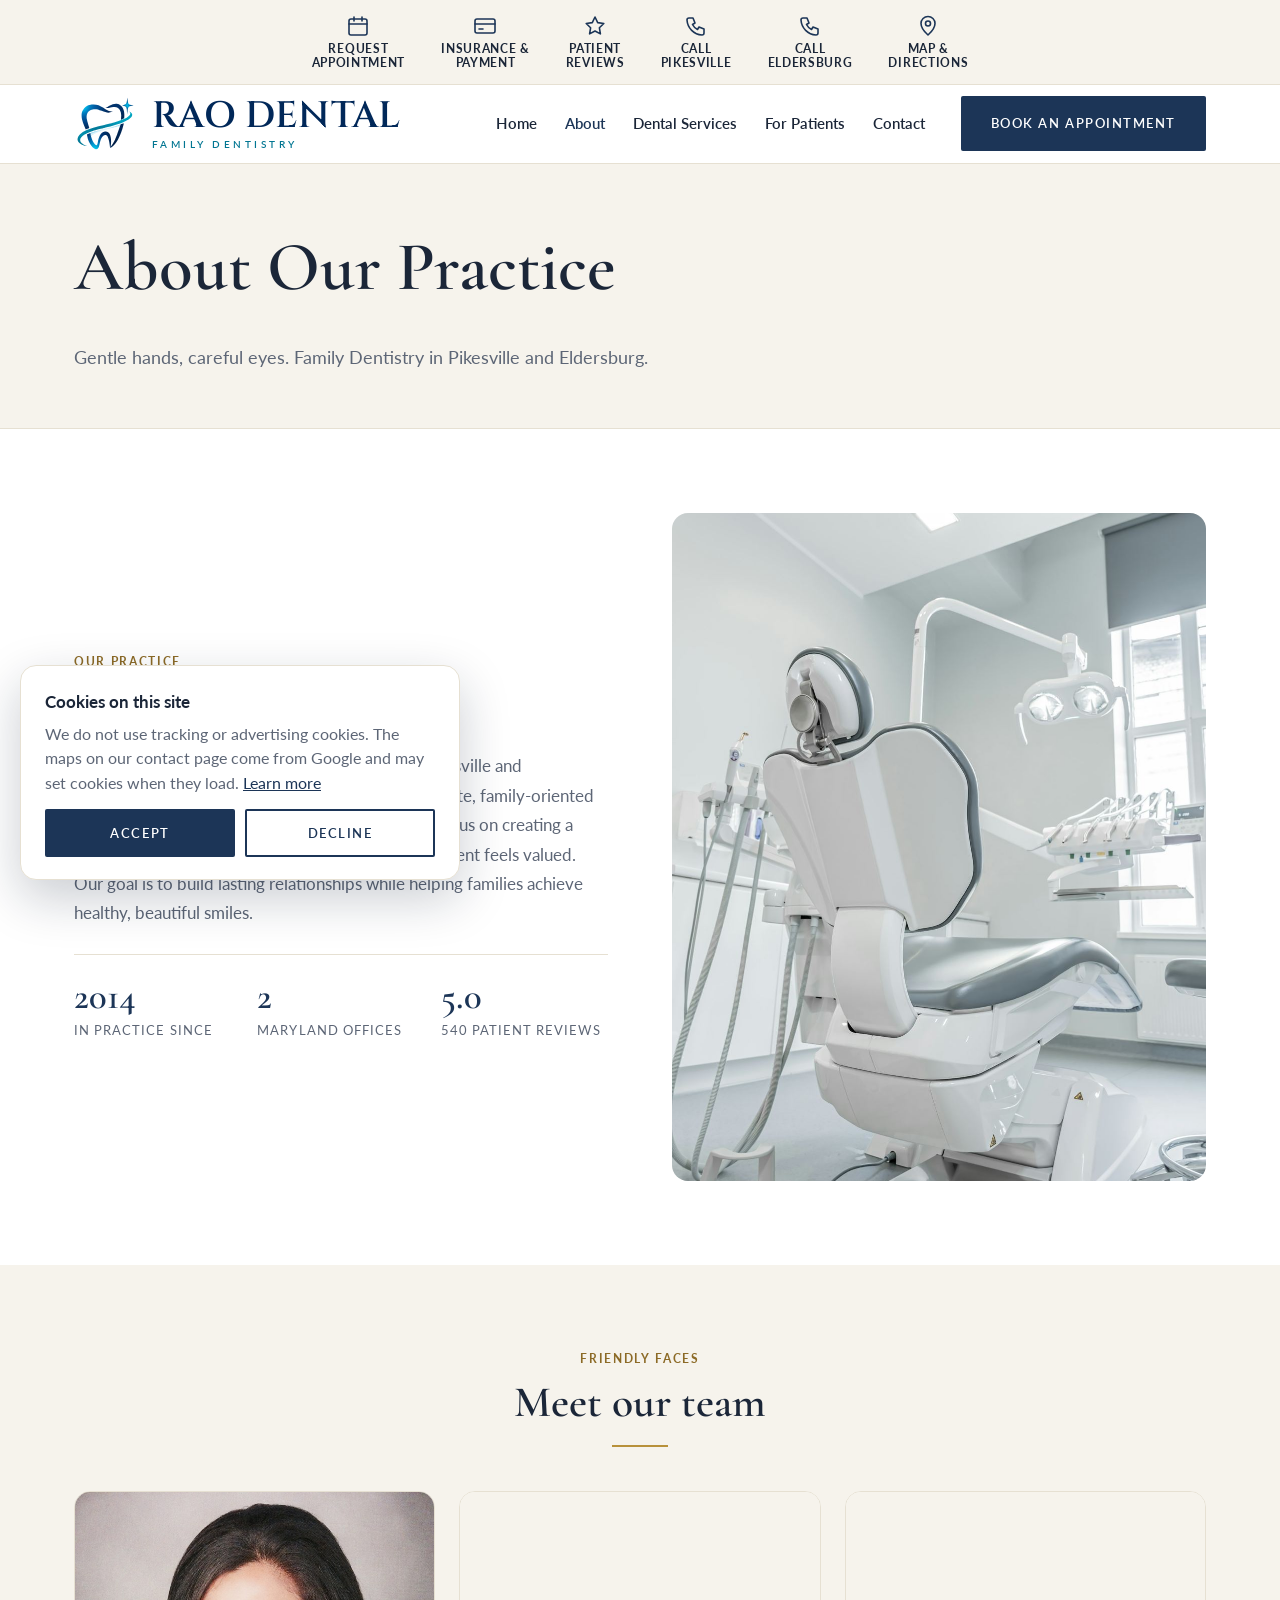
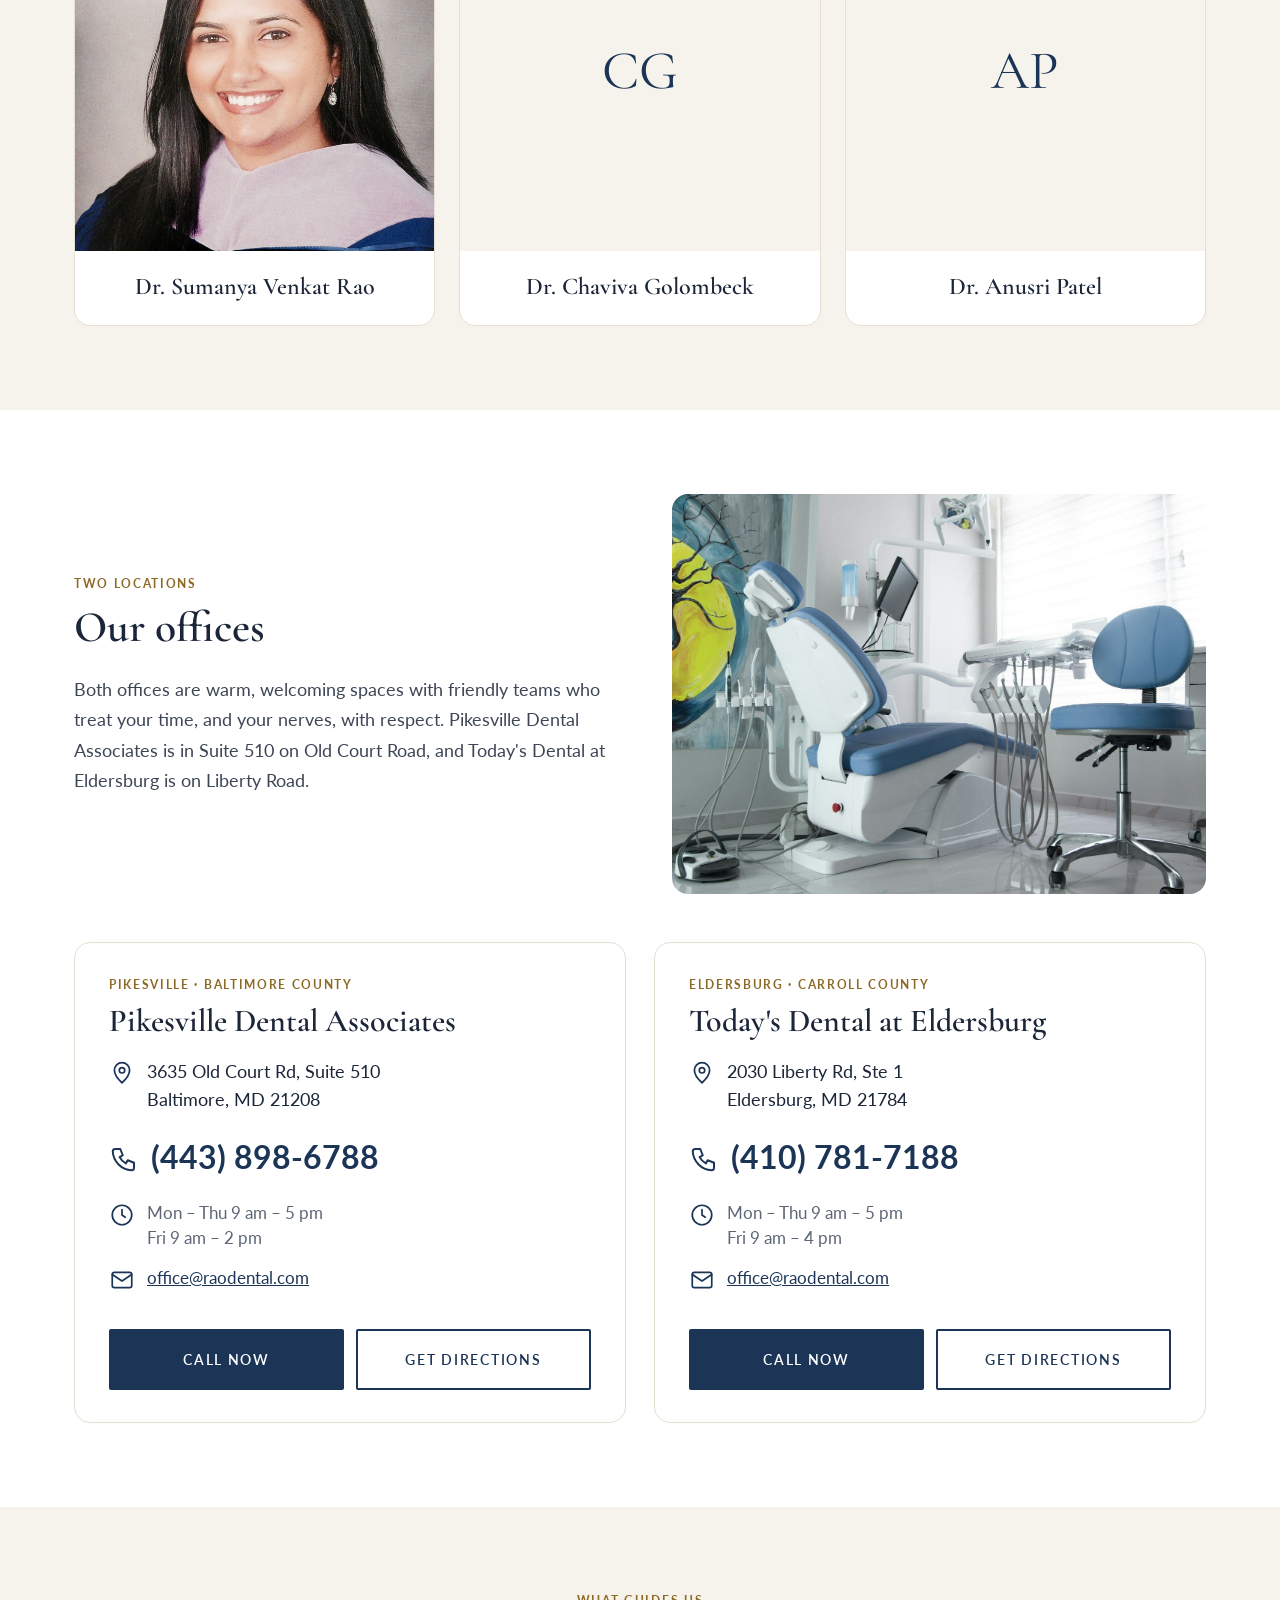
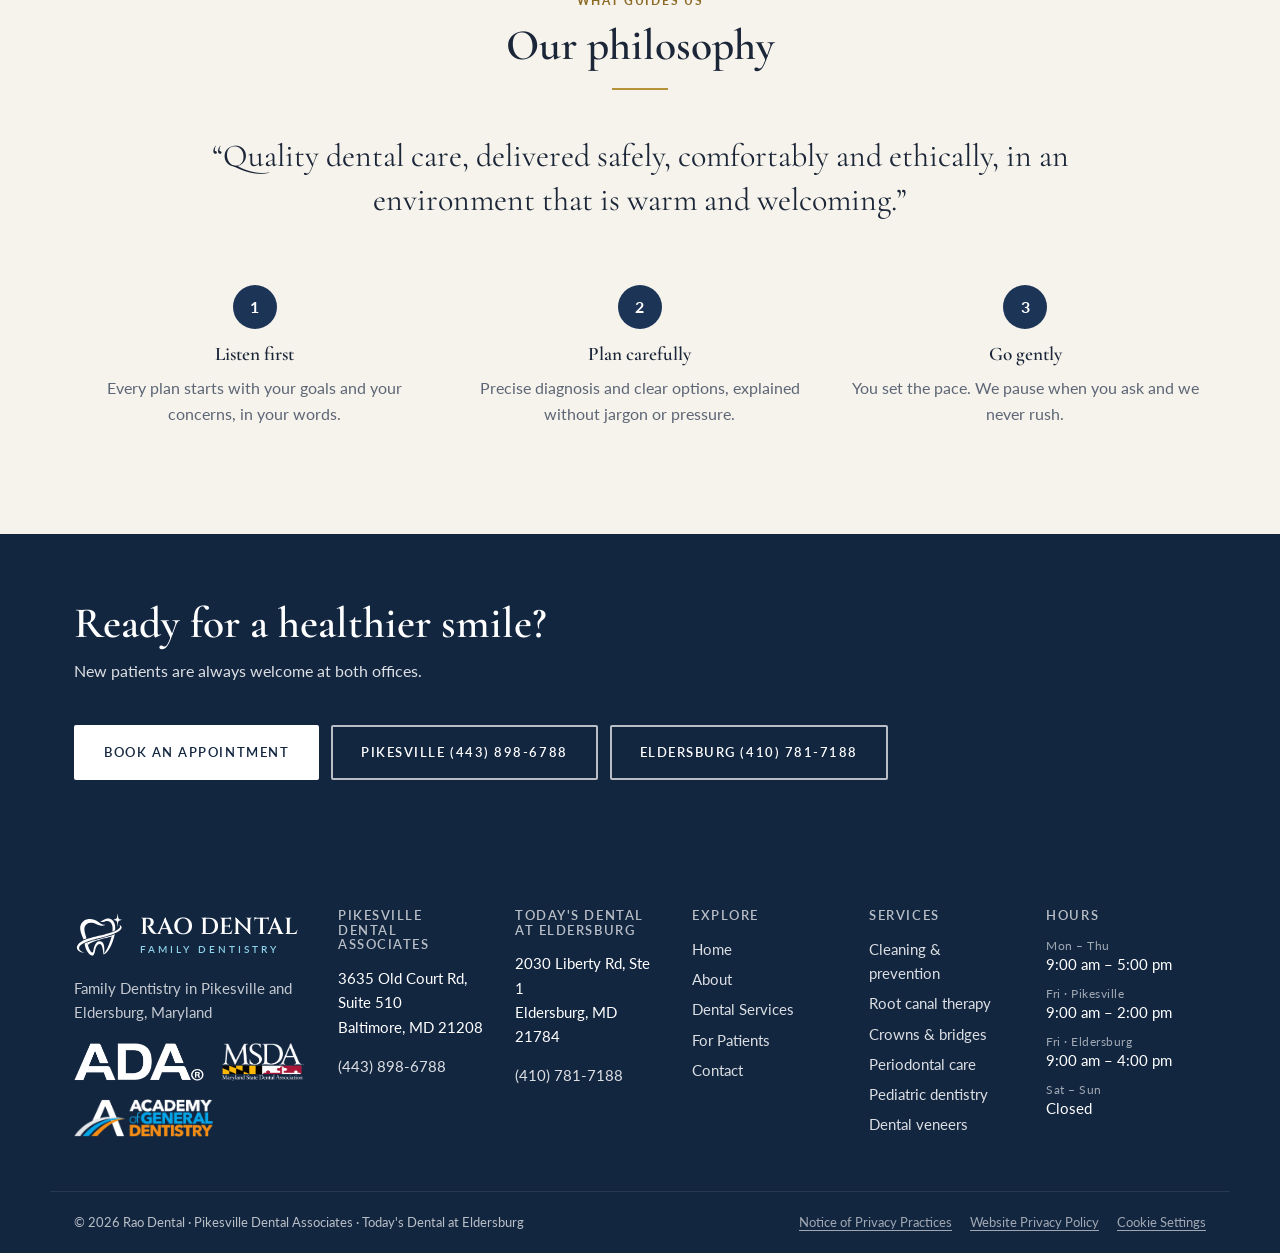
==== commit 4a2f975a: "Style 1: office email on both location cards Co-Authored-By: Claude Opus 5.5 <noreply@anthropic.com>" ====
--- a/about.html
+++ b/about.html
@@ -2,4 +2,4 @@
 <title>About | Rao Dental</title><meta name="description" content="Family Dentistry in Pikesville and Eldersburg, Maryland"><link rel="canonical" href="https://raodental.com/about.html">
 <link rel="icon" type="image/svg+xml" href="img/rao-dental-favicon.svg?v=24ac31e0"><link rel="icon" type="image/png" sizes="32x32" href="img/rao-dental-favicon-32.png?v=24ac31e0"><link rel="apple-touch-icon" href="img/rao-dental-apple-touch.png"><link rel="preconnect" href="https://fonts.googleapis.com"><link rel="preconnect" href="https://fonts.gstatic.com" crossorigin>
 <link href="https://fonts.googleapis.com/css2?family=Cormorant+Garamond:wght@500;600;700&family=Cinzel:wght@600&family=Lato:wght@400;700&display=swap" rel="stylesheet"><link rel="stylesheet" href="css/site.css?v=ae5d841c"></head>
-<body class="style-1"><a class="skip" href="#main">Skip to content</a><div class="util icons"><div class="wrap"><a href="contact.html#appointment"><svg class="ic" viewBox="0 0 24 24" fill="none" stroke="currentColor" stroke-width="1.6" stroke-linecap="round" stroke-linejoin="round" aria-hidden="true"><rect x="3" y="5" width="18" height="16" rx="2"/><path d="M3 10h18M8 3v4M16 3v4"/></svg><span>Request<br>Appointment</span></a><a href="patients.html#insurance"><svg class="ic" viewBox="0 0 24 24" fill="none" stroke="currentColor" stroke-width="1.6" stroke-linecap="round" stroke-linejoin="round" aria-hidden="true"><rect x="2" y="5" width="20" height="14" rx="2"/><path d="M2 10h20M6 15h4"/></svg><span>Insurance &amp;<br>Payment</span></a><a href="index.html#reviews"><svg class="ic" viewBox="0 0 24 24" fill="none" stroke="currentColor" stroke-width="1.6" stroke-linecap="round" stroke-linejoin="round" aria-hidden="true"><path d="M12 3l2.7 5.6 6.1.9-4.4 4.3 1 6.1L12 17l-5.4 2.9 1-6.1L3.2 9.5l6.1-.9L12 3z"/></svg><span>Patient<br>Reviews</span></a><a href="tel:+14438986788"><svg class="ic" viewBox="0 0 24 24" fill="none" stroke="currentColor" stroke-width="1.6" stroke-linecap="round" stroke-linejoin="round" aria-hidden="true"><path d="M5 4h4l2 5-2.5 1.5a11 11 0 0 0 5 5L15 13l5 2v4a2 2 0 0 1-2 2A16 16 0 0 1 3 6a2 2 0 0 1 2-2z"/></svg><span>Call<br>Pikesville</span></a><a href="tel:+14107817188"><svg class="ic" viewBox="0 0 24 24" fill="none" stroke="currentColor" stroke-width="1.6" stroke-linecap="round" stroke-linejoin="round" aria-hidden="true"><path d="M5 4h4l2 5-2.5 1.5a11 11 0 0 0 5 5L15 13l5 2v4a2 2 0 0 1-2 2A16 16 0 0 1 3 6a2 2 0 0 1 2-2z"/></svg><span>Call<br>Eldersburg</span></a><a href="contact.html#location"><svg class="ic" viewBox="0 0 24 24" fill="none" stroke="currentColor" stroke-width="1.6" stroke-linecap="round" stroke-linejoin="round" aria-hidden="true"><path d="M12 21s-7-6.2-7-11.5a7 7 0 0 1 14 0C19 14.8 12 21 12 21z"/><circle cx="12" cy="9.5" r="2.5"/></svg><span>Map &amp;<br>Directions</span></a></div></div><header class="site-header"><div class="wrap hdr"><a class="logo logo-emb" href="index.html" aria-label="Rao Dental, Family Dentistry home"><span class="emb"><img src="img/rao-dental-emblem.svg" alt="" width="56" height="56"></span><span class="emb-text"><span class="emb-name">RAO DENTAL</span><small>Family Dentistry</small></span></a><button type="button" class="burger" aria-label="Menu" aria-expanded="false" aria-controls="site-nav"><svg class="ic" viewBox="0 0 24 24" fill="none" stroke="currentColor" stroke-width="1.6" stroke-linecap="round" stroke-linejoin="round" aria-hidden="true"><path d="M4 7h16M4 12h16M4 17h16"/></svg></button><nav id="site-nav" aria-label="Main"><ul class="nav"><li><a href="index.html">Home</a></li><li class="has-sub"><a href="about.html" aria-current="page">About</a><ul class="sub"><li><a href="about.html#practice">About Our Practice</a></li><li><a href="about.html#team">Meet Our Team</a></li><li><a href="about.html#office">Our Office</a></li><li><a href="about.html#philosophy">Our Philosophy</a></li></ul></li><li class="has-sub"><a href="services.html">Dental Services</a><ul class="sub"><li><a href="services.html#cleaning">Cleaning &amp; prevention</a></li><li><a href="services.html#root-canal">Root canal therapy</a></li><li><a href="services.html#crowns">Crowns &amp; bridges</a></li><li><a href="services.html#periodontal">Periodontal care</a></li><li><a href="services.html#pediatric">Pediatric dentistry</a></li><li><a href="services.html#veneers">Dental veneers</a></li><li><a href="services.html#whitening">Teeth whitening</a></li><li><a href="services.html#implants">Implant restoration</a></li><li><a href="services.html#invisalign">Invisalign</a></li><li><a href="services.html#botox">Botox</a></li></ul></li><li class="has-sub"><a href="patients.html">For Patients</a><ul class="sub"><li><a href="patients.html#new-patients">New Patient Information</a></li><li><a href="patients.html#first-visit">Your First Visit</a></li><li><a href="patients.html#forms">Patient Forms</a></li><li><a href="patients.html#insurance">Insurance &amp; Financing</a></li><li><a href="patients.html#payment">Payment Options</a></li><li><a href="patients.html#faq">Patient FAQs</a></li><li><a href="patients.html#post-op">Post-Operative Instructions</a></li></ul></li><li class="has-sub"><a href="contact.html">Contact</a><ul class="sub"><li><a href="contact.html#info">Contact Information</a></li><li><a href="contact.html#hours">Office Hours</a></li><li><a href="contact.html#location">Location &amp; Directions</a></li><li><a href="contact.html#appointment">Request an Appointment</a></li></ul></li></ul></nav><div class="hdr-cta"><a class="btn btn-primary" href="contact.html#appointment">Book an Appointment</a></div></div></header><main id="main"><section class="phero"><div class="wrap"><h1>About Our Practice</h1><p>Gentle hands, careful eyes. Family Dentistry in Pikesville and Eldersburg.</p></div></section><section class="sec " id="practice"><div class="wrap"><div class="split about-intro"><div class="split-text"><p class="eyebrow">Our practice</p><h2>About Rao Dental</h2><p class="about-body">Our two dental offices, conveniently located in Pikesville and Eldersburg, are dedicated to providing compassionate, family-oriented dental care. We welcome patients of all ages and focus on creating a comfortable, friendly environment where every patient feels valued. Our goal is to build lasting relationships while helping families achieve healthy, beautiful smiles.</p><ul class="about-stats"><li><strong>2014</strong><span>In practice since</span></li><li><strong>2</strong><span>Maryland offices</span></li><li><strong>5.0</strong><span>540 patient reviews</span></li></ul></div><div class="split-media"><img src="img/office-window.jpg" alt="Bright dental treatment room" loading="lazy"></div></div></div></section><section class="sec alt" id="team"><div class="wrap"><header class="sec-head center"><p class="eyebrow">Friendly faces</p><h2>Meet our team</h2></header><div class="grid g3 team"><div class="card member"><img src="img/dr-rao-portrait.jpg" alt="Dr. Sumanya Venkat Rao" loading="lazy"><div class="card-body"><h3>Dr. Sumanya Venkat Rao</h3></div></div><div class="card member"><div class="avatar">CG</div><div class="card-body"><h3>Dr. Chaviva Golombeck</h3></div></div><div class="card member"><div class="avatar">AP</div><div class="card-body"><h3>Dr. Anusri Patel</h3></div></div></div></div></section><section class="sec " id="office"><div class="wrap"><div class="split rev office-intro"><div class="split-media"><img src="img/office-art.jpg" alt="Treatment room" loading="lazy"></div><div class="split-text"><p class="eyebrow">Two locations</p><h2>Our offices</h2><p class="lead">Both offices are warm, welcoming spaces with friendly teams who treat your time, and your nerves, with respect. Pikesville Dental Associates is in Suite 510 on Old Court Road, and Today&#x27;s Dental at Eldersburg is on Liberty Road.</p></div></div><div class="loc-grid"><div class="loc-card"><p class="eyebrow">Pikesville · Baltimore County</p><h3>Pikesville Dental Associates</h3><p class="loc-addr"><svg class="ic" viewBox="0 0 24 24" fill="none" stroke="currentColor" stroke-width="1.6" stroke-linecap="round" stroke-linejoin="round" aria-hidden="true"><path d="M12 21s-7-6.2-7-11.5a7 7 0 0 1 14 0C19 14.8 12 21 12 21z"/><circle cx="12" cy="9.5" r="2.5"/></svg> <span>3635 Old Court Rd, Suite 510<br>Baltimore, MD 21208</span></p><a class="loc-phone" href="tel:+14438986788"><svg class="ic" viewBox="0 0 24 24" fill="none" stroke="currentColor" stroke-width="1.6" stroke-linecap="round" stroke-linejoin="round" aria-hidden="true"><path d="M5 4h4l2 5-2.5 1.5a11 11 0 0 0 5 5L15 13l5 2v4a2 2 0 0 1-2 2A16 16 0 0 1 3 6a2 2 0 0 1 2-2z"/></svg> (443) 898-6788</a><p class="loc-hours"><svg class="ic" viewBox="0 0 24 24" fill="none" stroke="currentColor" stroke-width="1.6" stroke-linecap="round" stroke-linejoin="round" aria-hidden="true"><circle cx="12" cy="12" r="9"/><path d="M12 7v5l3 2"/></svg> <span>Mon – Thu 9 am – 5 pm<br>Fri 9 am – 2 pm</span></p><p class="loc-hours"><svg class="ic" viewBox="0 0 24 24" fill="none" stroke="currentColor" stroke-width="1.6" stroke-linecap="round" stroke-linejoin="round" aria-hidden="true"><rect x="3" y="5" width="18" height="14" rx="2"/><path d="M3 7l9 6 9-6"/></svg> <a href="mailto:office@raodental.com">office@raodental.com</a></p><div class="loc-btns"><a class="btn btn-primary" href="tel:+14438986788">Call now</a><a class="btn btn-ghost" href="https://www.google.com/maps/dir/?api=1&destination=3635+Old+Court+Rd%2C+Suite+510%2C+Baltimore%2C+MD+21208">Get directions</a></div></div><div class="loc-card"><p class="eyebrow">Eldersburg · Carroll County</p><h3>Today&#x27;s Dental at Eldersburg</h3><p class="loc-addr"><svg class="ic" viewBox="0 0 24 24" fill="none" stroke="currentColor" stroke-width="1.6" stroke-linecap="round" stroke-linejoin="round" aria-hidden="true"><path d="M12 21s-7-6.2-7-11.5a7 7 0 0 1 14 0C19 14.8 12 21 12 21z"/><circle cx="12" cy="9.5" r="2.5"/></svg> <span>2030 Liberty Rd, Ste 1<br>Eldersburg, MD 21784</span></p><a class="loc-phone" href="tel:+14107817188"><svg class="ic" viewBox="0 0 24 24" fill="none" stroke="currentColor" stroke-width="1.6" stroke-linecap="round" stroke-linejoin="round" aria-hidden="true"><path d="M5 4h4l2 5-2.5 1.5a11 11 0 0 0 5 5L15 13l5 2v4a2 2 0 0 1-2 2A16 16 0 0 1 3 6a2 2 0 0 1 2-2z"/></svg> (410) 781-7188</a><p class="loc-hours"><svg class="ic" viewBox="0 0 24 24" fill="none" stroke="currentColor" stroke-width="1.6" stroke-linecap="round" stroke-linejoin="round" aria-hidden="true"><circle cx="12" cy="12" r="9"/><path d="M12 7v5l3 2"/></svg> <span>Mon – Thu 9 am – 5 pm<br>Fri 9 am – 4 pm</span></p><div class="loc-btns"><a class="btn btn-primary" href="tel:+14107817188">Call now</a><a class="btn btn-ghost" href="https://www.google.com/maps/dir/?api=1&destination=2030+Liberty+Rd%2C+Ste+1%2C+Eldersburg%2C+MD+21784">Get directions</a></div></div></div></div></section><section class="sec alt" id="philosophy"><div class="wrap"><header class="sec-head center"><p class="eyebrow">What guides us</p><h2>Our philosophy</h2></header><blockquote class="big-quote">“Quality dental care, delivered safely, comfortably and ethically, in an environment that is warm and welcoming.”</blockquote><div class="grid g3 promises"><div class="why-item"><span class="step">1</span><h3>Listen first</h3><p>Every plan starts with your goals and your concerns, in your words.</p></div><div class="why-item"><span class="step">2</span><h3>Plan carefully</h3><p>Precise diagnosis and clear options, explained without jargon or pressure.</p></div><div class="why-item"><span class="step">3</span><h3>Go gently</h3><p>You set the pace. We pause when you ask and we never rush.</p></div></div></div></section><section class="cta-band"><div class="wrap"><div><h2>Ready for a healthier smile?</h2><p>New patients are always welcome at both offices.</p></div><div class="btn-row"><a class="btn btn-light" href="contact.html#appointment">Book an appointment</a><a class="btn btn-outline-light" href="tel:+14438986788">Pikesville (443) 898-6788</a><a class="btn btn-outline-light" href="tel:+14107817188">Eldersburg (410) 781-7188</a></div></div></section></main><footer class="site-footer"><div class="wrap fgrid"><div class="fbrand"><a class="logo logo-emb" href="index.html" aria-label="Rao Dental, Family Dentistry home"><span class="emb"><img src="img/rao-dental-emblem.svg" alt="" width="56" height="56"></span><span class="emb-text"><span class="emb-name">RAO DENTAL</span><small>Family Dentistry</small></span></a><p>Family Dentistry in Pikesville and Eldersburg, Maryland</p><div class="badges"><img src="img/assoc-ada-white.png" alt="ADA member" loading="lazy"><img src="img/assoc-msda-white.png" alt="MSDA member" loading="lazy"><img src="img/assoc-agd-white.png" alt="AGD member" loading="lazy"></div></div><div><h4>Pikesville Dental Associates</h4><p>3635 Old Court Rd, Suite 510<br>Baltimore, MD 21208</p><p><a href="tel:+14438986788">(443) 898-6788</a></p></div><div><h4>Today&#x27;s Dental at Eldersburg</h4><p>2030 Liberty Rd, Ste 1<br>Eldersburg, MD 21784</p><p><a href="tel:+14107817188">(410) 781-7188</a></p></div><div><h4>Explore</h4><ul><li><a href="index.html">Home</a></li><li><a href="about.html">About</a></li><li><a href="services.html">Dental Services</a></li><li><a href="patients.html">For Patients</a></li><li><a href="contact.html">Contact</a></li></ul></div><div><h4>Services</h4><ul><li><a href="services.html#cleaning">Cleaning &amp; prevention</a></li><li><a href="services.html#root-canal">Root canal therapy</a></li><li><a href="services.html#crowns">Crowns &amp; bridges</a></li><li><a href="services.html#periodontal">Periodontal care</a></li><li><a href="services.html#pediatric">Pediatric dentistry</a></li><li><a href="services.html#veneers">Dental veneers</a></li></ul></div><div><h4>Hours</h4><ul class="fh"><li><span>Mon – Thu</span> <em>9:00 am – 5:00 pm</em></li><li><span>Fri · Pikesville</span> <em>9:00 am – 2:00 pm</em></li><li><span>Fri · Eldersburg</span> <em>9:00 am – 4:00 pm</em></li><li><span>Sat – Sun</span> <em>Closed</em></li></ul></div></div><div class="wrap fbot"><span>© 2026 Rao Dental · Pikesville Dental Associates · Today's Dental at Eldersburg</span><span class="flegal"><a href="privacy-practices.html">Notice of Privacy Practices</a><a href="privacy.html">Website Privacy Policy</a><a href="privacy.html#cookies" data-cookie-settings>Cookie Settings</a></span></div></footer><script>(()=>{const h=document.querySelector('.site-header'),b=h&&h.querySelector('.burger'),n=document.getElementById('site-nav');if(!b||!n)return;const set=o=>{h.classList.toggle('open',o);b.setAttribute('aria-expanded',o?'true':'false');b.setAttribute('aria-label',o?'Close menu':'Menu')};b.addEventListener('click',()=>set(!h.classList.contains('open')));document.addEventListener('keydown',e=>{if(e.key==='Escape'&&h.classList.contains('open')){set(false);b.focus()}});n.addEventListener('click',e=>{if(e.target.closest('a'))set(false)});matchMedia('(min-width:901px)').addEventListener('change',e=>{if(e.matches)set(false)})})()</script><div class="cookie" role="region" aria-label="Cookie notice" hidden><div class="cookie-text"><strong>Cookies on this site</strong><p>We do not use tracking or advertising cookies. The maps on our contact page come from Google and may set cookies when they load. <a href="privacy.html#cookies">Learn more</a></p></div><div class="cookie-btns"><button type="button" class="btn btn-primary" data-cookie="accept">Accept</button><button type="button" class="btn btn-ghost" data-cookie="decline">Decline</button></div></div><script>(()=>{const K='rd-cookie-choice',c=document.querySelector('.cookie');let v=null;try{v=localStorage.getItem(K)}catch(e){}const load=f=>{(f?[f]:document.querySelectorAll('iframe[data-src]')).forEach(i=>{if(i.dataset.src){i.src=i.dataset.src;i.removeAttribute('data-src');const p=i.parentNode.querySelector('.map-ph');if(p)p.remove()}})};const show=()=>{c.hidden=false};if(v==='accept')load();else if(v!=='decline')show();c.addEventListener('click',e=>{const b=e.target.closest('[data-cookie]');if(!b)return;v=b.dataset.cookie;try{localStorage.setItem(K,v)}catch(e){}c.hidden=true;if(v==='accept')load()});document.addEventListener('click',e=>{const m=e.target.closest('[data-show-map]');if(m)load(m.closest('.map-wrap').querySelector('iframe'));const o=e.target.closest('[data-cookie-settings]');if(o){e.preventDefault();show();c.querySelector('button').focus()}})})()</script></body></html>+<body class="style-1"><a class="skip" href="#main">Skip to content</a><div class="util icons"><div class="wrap"><a href="contact.html#appointment"><svg class="ic" viewBox="0 0 24 24" fill="none" stroke="currentColor" stroke-width="1.6" stroke-linecap="round" stroke-linejoin="round" aria-hidden="true"><rect x="3" y="5" width="18" height="16" rx="2"/><path d="M3 10h18M8 3v4M16 3v4"/></svg><span>Request<br>Appointment</span></a><a href="patients.html#insurance"><svg class="ic" viewBox="0 0 24 24" fill="none" stroke="currentColor" stroke-width="1.6" stroke-linecap="round" stroke-linejoin="round" aria-hidden="true"><rect x="2" y="5" width="20" height="14" rx="2"/><path d="M2 10h20M6 15h4"/></svg><span>Insurance &amp;<br>Payment</span></a><a href="index.html#reviews"><svg class="ic" viewBox="0 0 24 24" fill="none" stroke="currentColor" stroke-width="1.6" stroke-linecap="round" stroke-linejoin="round" aria-hidden="true"><path d="M12 3l2.7 5.6 6.1.9-4.4 4.3 1 6.1L12 17l-5.4 2.9 1-6.1L3.2 9.5l6.1-.9L12 3z"/></svg><span>Patient<br>Reviews</span></a><a href="tel:+14438986788"><svg class="ic" viewBox="0 0 24 24" fill="none" stroke="currentColor" stroke-width="1.6" stroke-linecap="round" stroke-linejoin="round" aria-hidden="true"><path d="M5 4h4l2 5-2.5 1.5a11 11 0 0 0 5 5L15 13l5 2v4a2 2 0 0 1-2 2A16 16 0 0 1 3 6a2 2 0 0 1 2-2z"/></svg><span>Call<br>Pikesville</span></a><a href="tel:+14107817188"><svg class="ic" viewBox="0 0 24 24" fill="none" stroke="currentColor" stroke-width="1.6" stroke-linecap="round" stroke-linejoin="round" aria-hidden="true"><path d="M5 4h4l2 5-2.5 1.5a11 11 0 0 0 5 5L15 13l5 2v4a2 2 0 0 1-2 2A16 16 0 0 1 3 6a2 2 0 0 1 2-2z"/></svg><span>Call<br>Eldersburg</span></a><a href="contact.html#location"><svg class="ic" viewBox="0 0 24 24" fill="none" stroke="currentColor" stroke-width="1.6" stroke-linecap="round" stroke-linejoin="round" aria-hidden="true"><path d="M12 21s-7-6.2-7-11.5a7 7 0 0 1 14 0C19 14.8 12 21 12 21z"/><circle cx="12" cy="9.5" r="2.5"/></svg><span>Map &amp;<br>Directions</span></a></div></div><header class="site-header"><div class="wrap hdr"><a class="logo logo-emb" href="index.html" aria-label="Rao Dental, Family Dentistry home"><span class="emb"><img src="img/rao-dental-emblem.svg" alt="" width="56" height="56"></span><span class="emb-text"><span class="emb-name">RAO DENTAL</span><small>Family Dentistry</small></span></a><button type="button" class="burger" aria-label="Menu" aria-expanded="false" aria-controls="site-nav"><svg class="ic" viewBox="0 0 24 24" fill="none" stroke="currentColor" stroke-width="1.6" stroke-linecap="round" stroke-linejoin="round" aria-hidden="true"><path d="M4 7h16M4 12h16M4 17h16"/></svg></button><nav id="site-nav" aria-label="Main"><ul class="nav"><li><a href="index.html">Home</a></li><li class="has-sub"><a href="about.html" aria-current="page">About</a><ul class="sub"><li><a href="about.html#practice">About Our Practice</a></li><li><a href="about.html#team">Meet Our Team</a></li><li><a href="about.html#office">Our Office</a></li><li><a href="about.html#philosophy">Our Philosophy</a></li></ul></li><li class="has-sub"><a href="services.html">Dental Services</a><ul class="sub"><li><a href="services.html#cleaning">Cleaning &amp; prevention</a></li><li><a href="services.html#root-canal">Root canal therapy</a></li><li><a href="services.html#crowns">Crowns &amp; bridges</a></li><li><a href="services.html#periodontal">Periodontal care</a></li><li><a href="services.html#pediatric">Pediatric dentistry</a></li><li><a href="services.html#veneers">Dental veneers</a></li><li><a href="services.html#whitening">Teeth whitening</a></li><li><a href="services.html#implants">Implant restoration</a></li><li><a href="services.html#invisalign">Invisalign</a></li><li><a href="services.html#botox">Botox</a></li></ul></li><li class="has-sub"><a href="patients.html">For Patients</a><ul class="sub"><li><a href="patients.html#new-patients">New Patient Information</a></li><li><a href="patients.html#first-visit">Your First Visit</a></li><li><a href="patients.html#forms">Patient Forms</a></li><li><a href="patients.html#insurance">Insurance &amp; Financing</a></li><li><a href="patients.html#payment">Payment Options</a></li><li><a href="patients.html#faq">Patient FAQs</a></li><li><a href="patients.html#post-op">Post-Operative Instructions</a></li></ul></li><li class="has-sub"><a href="contact.html">Contact</a><ul class="sub"><li><a href="contact.html#info">Contact Information</a></li><li><a href="contact.html#hours">Office Hours</a></li><li><a href="contact.html#location">Location &amp; Directions</a></li><li><a href="contact.html#appointment">Request an Appointment</a></li></ul></li></ul></nav><div class="hdr-cta"><a class="btn btn-primary" href="contact.html#appointment">Book an Appointment</a></div></div></header><main id="main"><section class="phero"><div class="wrap"><h1>About Our Practice</h1><p>Gentle hands, careful eyes. Family Dentistry in Pikesville and Eldersburg.</p></div></section><section class="sec " id="practice"><div class="wrap"><div class="split about-intro"><div class="split-text"><p class="eyebrow">Our practice</p><h2>About Rao Dental</h2><p class="about-body">Our two dental offices, conveniently located in Pikesville and Eldersburg, are dedicated to providing compassionate, family-oriented dental care. We welcome patients of all ages and focus on creating a comfortable, friendly environment where every patient feels valued. Our goal is to build lasting relationships while helping families achieve healthy, beautiful smiles.</p><ul class="about-stats"><li><strong>2014</strong><span>In practice since</span></li><li><strong>2</strong><span>Maryland offices</span></li><li><strong>5.0</strong><span>540 patient reviews</span></li></ul></div><div class="split-media"><img src="img/office-window.jpg" alt="Bright dental treatment room" loading="lazy"></div></div></div></section><section class="sec alt" id="team"><div class="wrap"><header class="sec-head center"><p class="eyebrow">Friendly faces</p><h2>Meet our team</h2></header><div class="grid g3 team"><div class="card member"><img src="img/dr-rao-portrait.jpg" alt="Dr. Sumanya Venkat Rao" loading="lazy"><div class="card-body"><h3>Dr. Sumanya Venkat Rao</h3></div></div><div class="card member"><div class="avatar">CG</div><div class="card-body"><h3>Dr. Chaviva Golombeck</h3></div></div><div class="card member"><div class="avatar">AP</div><div class="card-body"><h3>Dr. Anusri Patel</h3></div></div></div></div></section><section class="sec " id="office"><div class="wrap"><div class="split rev office-intro"><div class="split-media"><img src="img/office-art.jpg" alt="Treatment room" loading="lazy"></div><div class="split-text"><p class="eyebrow">Two locations</p><h2>Our offices</h2><p class="lead">Both offices are warm, welcoming spaces with friendly teams who treat your time, and your nerves, with respect. Pikesville Dental Associates is in Suite 510 on Old Court Road, and Today&#x27;s Dental at Eldersburg is on Liberty Road.</p></div></div><div class="loc-grid"><div class="loc-card"><p class="eyebrow">Pikesville · Baltimore County</p><h3>Pikesville Dental Associates</h3><p class="loc-addr"><svg class="ic" viewBox="0 0 24 24" fill="none" stroke="currentColor" stroke-width="1.6" stroke-linecap="round" stroke-linejoin="round" aria-hidden="true"><path d="M12 21s-7-6.2-7-11.5a7 7 0 0 1 14 0C19 14.8 12 21 12 21z"/><circle cx="12" cy="9.5" r="2.5"/></svg> <span>3635 Old Court Rd, Suite 510<br>Baltimore, MD 21208</span></p><a class="loc-phone" href="tel:+14438986788"><svg class="ic" viewBox="0 0 24 24" fill="none" stroke="currentColor" stroke-width="1.6" stroke-linecap="round" stroke-linejoin="round" aria-hidden="true"><path d="M5 4h4l2 5-2.5 1.5a11 11 0 0 0 5 5L15 13l5 2v4a2 2 0 0 1-2 2A16 16 0 0 1 3 6a2 2 0 0 1 2-2z"/></svg> (443) 898-6788</a><p class="loc-hours"><svg class="ic" viewBox="0 0 24 24" fill="none" stroke="currentColor" stroke-width="1.6" stroke-linecap="round" stroke-linejoin="round" aria-hidden="true"><circle cx="12" cy="12" r="9"/><path d="M12 7v5l3 2"/></svg> <span>Mon – Thu 9 am – 5 pm<br>Fri 9 am – 2 pm</span></p><p class="loc-hours"><svg class="ic" viewBox="0 0 24 24" fill="none" stroke="currentColor" stroke-width="1.6" stroke-linecap="round" stroke-linejoin="round" aria-hidden="true"><rect x="3" y="5" width="18" height="14" rx="2"/><path d="M3 7l9 6 9-6"/></svg> <a href="mailto:office@raodental.com">office@raodental.com</a></p><div class="loc-btns"><a class="btn btn-primary" href="tel:+14438986788">Call now</a><a class="btn btn-ghost" href="https://www.google.com/maps/dir/?api=1&destination=3635+Old+Court+Rd%2C+Suite+510%2C+Baltimore%2C+MD+21208">Get directions</a></div></div><div class="loc-card"><p class="eyebrow">Eldersburg · Carroll County</p><h3>Today&#x27;s Dental at Eldersburg</h3><p class="loc-addr"><svg class="ic" viewBox="0 0 24 24" fill="none" stroke="currentColor" stroke-width="1.6" stroke-linecap="round" stroke-linejoin="round" aria-hidden="true"><path d="M12 21s-7-6.2-7-11.5a7 7 0 0 1 14 0C19 14.8 12 21 12 21z"/><circle cx="12" cy="9.5" r="2.5"/></svg> <span>2030 Liberty Rd, Ste 1<br>Eldersburg, MD 21784</span></p><a class="loc-phone" href="tel:+14107817188"><svg class="ic" viewBox="0 0 24 24" fill="none" stroke="currentColor" stroke-width="1.6" stroke-linecap="round" stroke-linejoin="round" aria-hidden="true"><path d="M5 4h4l2 5-2.5 1.5a11 11 0 0 0 5 5L15 13l5 2v4a2 2 0 0 1-2 2A16 16 0 0 1 3 6a2 2 0 0 1 2-2z"/></svg> (410) 781-7188</a><p class="loc-hours"><svg class="ic" viewBox="0 0 24 24" fill="none" stroke="currentColor" stroke-width="1.6" stroke-linecap="round" stroke-linejoin="round" aria-hidden="true"><circle cx="12" cy="12" r="9"/><path d="M12 7v5l3 2"/></svg> <span>Mon – Thu 9 am – 5 pm<br>Fri 9 am – 4 pm</span></p><p class="loc-hours"><svg class="ic" viewBox="0 0 24 24" fill="none" stroke="currentColor" stroke-width="1.6" stroke-linecap="round" stroke-linejoin="round" aria-hidden="true"><rect x="3" y="5" width="18" height="14" rx="2"/><path d="M3 7l9 6 9-6"/></svg> <a href="mailto:office@raodental.com">office@raodental.com</a></p><div class="loc-btns"><a class="btn btn-primary" href="tel:+14107817188">Call now</a><a class="btn btn-ghost" href="https://www.google.com/maps/dir/?api=1&destination=2030+Liberty+Rd%2C+Ste+1%2C+Eldersburg%2C+MD+21784">Get directions</a></div></div></div></div></section><section class="sec alt" id="philosophy"><div class="wrap"><header class="sec-head center"><p class="eyebrow">What guides us</p><h2>Our philosophy</h2></header><blockquote class="big-quote">“Quality dental care, delivered safely, comfortably and ethically, in an environment that is warm and welcoming.”</blockquote><div class="grid g3 promises"><div class="why-item"><span class="step">1</span><h3>Listen first</h3><p>Every plan starts with your goals and your concerns, in your words.</p></div><div class="why-item"><span class="step">2</span><h3>Plan carefully</h3><p>Precise diagnosis and clear options, explained without jargon or pressure.</p></div><div class="why-item"><span class="step">3</span><h3>Go gently</h3><p>You set the pace. We pause when you ask and we never rush.</p></div></div></div></section><section class="cta-band"><div class="wrap"><div><h2>Ready for a healthier smile?</h2><p>New patients are always welcome at both offices.</p></div><div class="btn-row"><a class="btn btn-light" href="contact.html#appointment">Book an appointment</a><a class="btn btn-outline-light" href="tel:+14438986788">Pikesville (443) 898-6788</a><a class="btn btn-outline-light" href="tel:+14107817188">Eldersburg (410) 781-7188</a></div></div></section></main><footer class="site-footer"><div class="wrap fgrid"><div class="fbrand"><a class="logo logo-emb" href="index.html" aria-label="Rao Dental, Family Dentistry home"><span class="emb"><img src="img/rao-dental-emblem.svg" alt="" width="56" height="56"></span><span class="emb-text"><span class="emb-name">RAO DENTAL</span><small>Family Dentistry</small></span></a><p>Family Dentistry in Pikesville and Eldersburg, Maryland</p><div class="badges"><img src="img/assoc-ada-white.png" alt="ADA member" loading="lazy"><img src="img/assoc-msda-white.png" alt="MSDA member" loading="lazy"><img src="img/assoc-agd-white.png" alt="AGD member" loading="lazy"></div></div><div><h4>Pikesville Dental Associates</h4><p>3635 Old Court Rd, Suite 510<br>Baltimore, MD 21208</p><p><a href="tel:+14438986788">(443) 898-6788</a></p></div><div><h4>Today&#x27;s Dental at Eldersburg</h4><p>2030 Liberty Rd, Ste 1<br>Eldersburg, MD 21784</p><p><a href="tel:+14107817188">(410) 781-7188</a></p></div><div><h4>Explore</h4><ul><li><a href="index.html">Home</a></li><li><a href="about.html">About</a></li><li><a href="services.html">Dental Services</a></li><li><a href="patients.html">For Patients</a></li><li><a href="contact.html">Contact</a></li></ul></div><div><h4>Services</h4><ul><li><a href="services.html#cleaning">Cleaning &amp; prevention</a></li><li><a href="services.html#root-canal">Root canal therapy</a></li><li><a href="services.html#crowns">Crowns &amp; bridges</a></li><li><a href="services.html#periodontal">Periodontal care</a></li><li><a href="services.html#pediatric">Pediatric dentistry</a></li><li><a href="services.html#veneers">Dental veneers</a></li></ul></div><div><h4>Hours</h4><ul class="fh"><li><span>Mon – Thu</span> <em>9:00 am – 5:00 pm</em></li><li><span>Fri · Pikesville</span> <em>9:00 am – 2:00 pm</em></li><li><span>Fri · Eldersburg</span> <em>9:00 am – 4:00 pm</em></li><li><span>Sat – Sun</span> <em>Closed</em></li></ul></div></div><div class="wrap fbot"><span>© 2026 Rao Dental · Pikesville Dental Associates · Today's Dental at Eldersburg</span><span class="flegal"><a href="privacy-practices.html">Notice of Privacy Practices</a><a href="privacy.html">Website Privacy Policy</a><a href="privacy.html#cookies" data-cookie-settings>Cookie Settings</a></span></div></footer><script>(()=>{const h=document.querySelector('.site-header'),b=h&&h.querySelector('.burger'),n=document.getElementById('site-nav');if(!b||!n)return;const set=o=>{h.classList.toggle('open',o);b.setAttribute('aria-expanded',o?'true':'false');b.setAttribute('aria-label',o?'Close menu':'Menu')};b.addEventListener('click',()=>set(!h.classList.contains('open')));document.addEventListener('keydown',e=>{if(e.key==='Escape'&&h.classList.contains('open')){set(false);b.focus()}});n.addEventListener('click',e=>{if(e.target.closest('a'))set(false)});matchMedia('(min-width:901px)').addEventListener('change',e=>{if(e.matches)set(false)})})()</script><div class="cookie" role="region" aria-label="Cookie notice" hidden><div class="cookie-text"><strong>Cookies on this site</strong><p>We do not use tracking or advertising cookies. The maps on our contact page come from Google and may set cookies when they load. <a href="privacy.html#cookies">Learn more</a></p></div><div class="cookie-btns"><button type="button" class="btn btn-primary" data-cookie="accept">Accept</button><button type="button" class="btn btn-ghost" data-cookie="decline">Decline</button></div></div><script>(()=>{const K='rd-cookie-choice',c=document.querySelector('.cookie');let v=null;try{v=localStorage.getItem(K)}catch(e){}const load=f=>{(f?[f]:document.querySelectorAll('iframe[data-src]')).forEach(i=>{if(i.dataset.src){i.src=i.dataset.src;i.removeAttribute('data-src');const p=i.parentNode.querySelector('.map-ph');if(p)p.remove()}})};const show=()=>{c.hidden=false};if(v==='accept')load();else if(v!=='decline')show();c.addEventListener('click',e=>{const b=e.target.closest('[data-cookie]');if(!b)return;v=b.dataset.cookie;try{localStorage.setItem(K,v)}catch(e){}c.hidden=true;if(v==='accept')load()});document.addEventListener('click',e=>{const m=e.target.closest('[data-show-map]');if(m)load(m.closest('.map-wrap').querySelector('iframe'));const o=e.target.closest('[data-cookie-settings]');if(o){e.preventDefault();show();c.querySelector('button').focus()}})})()</script></body></html>
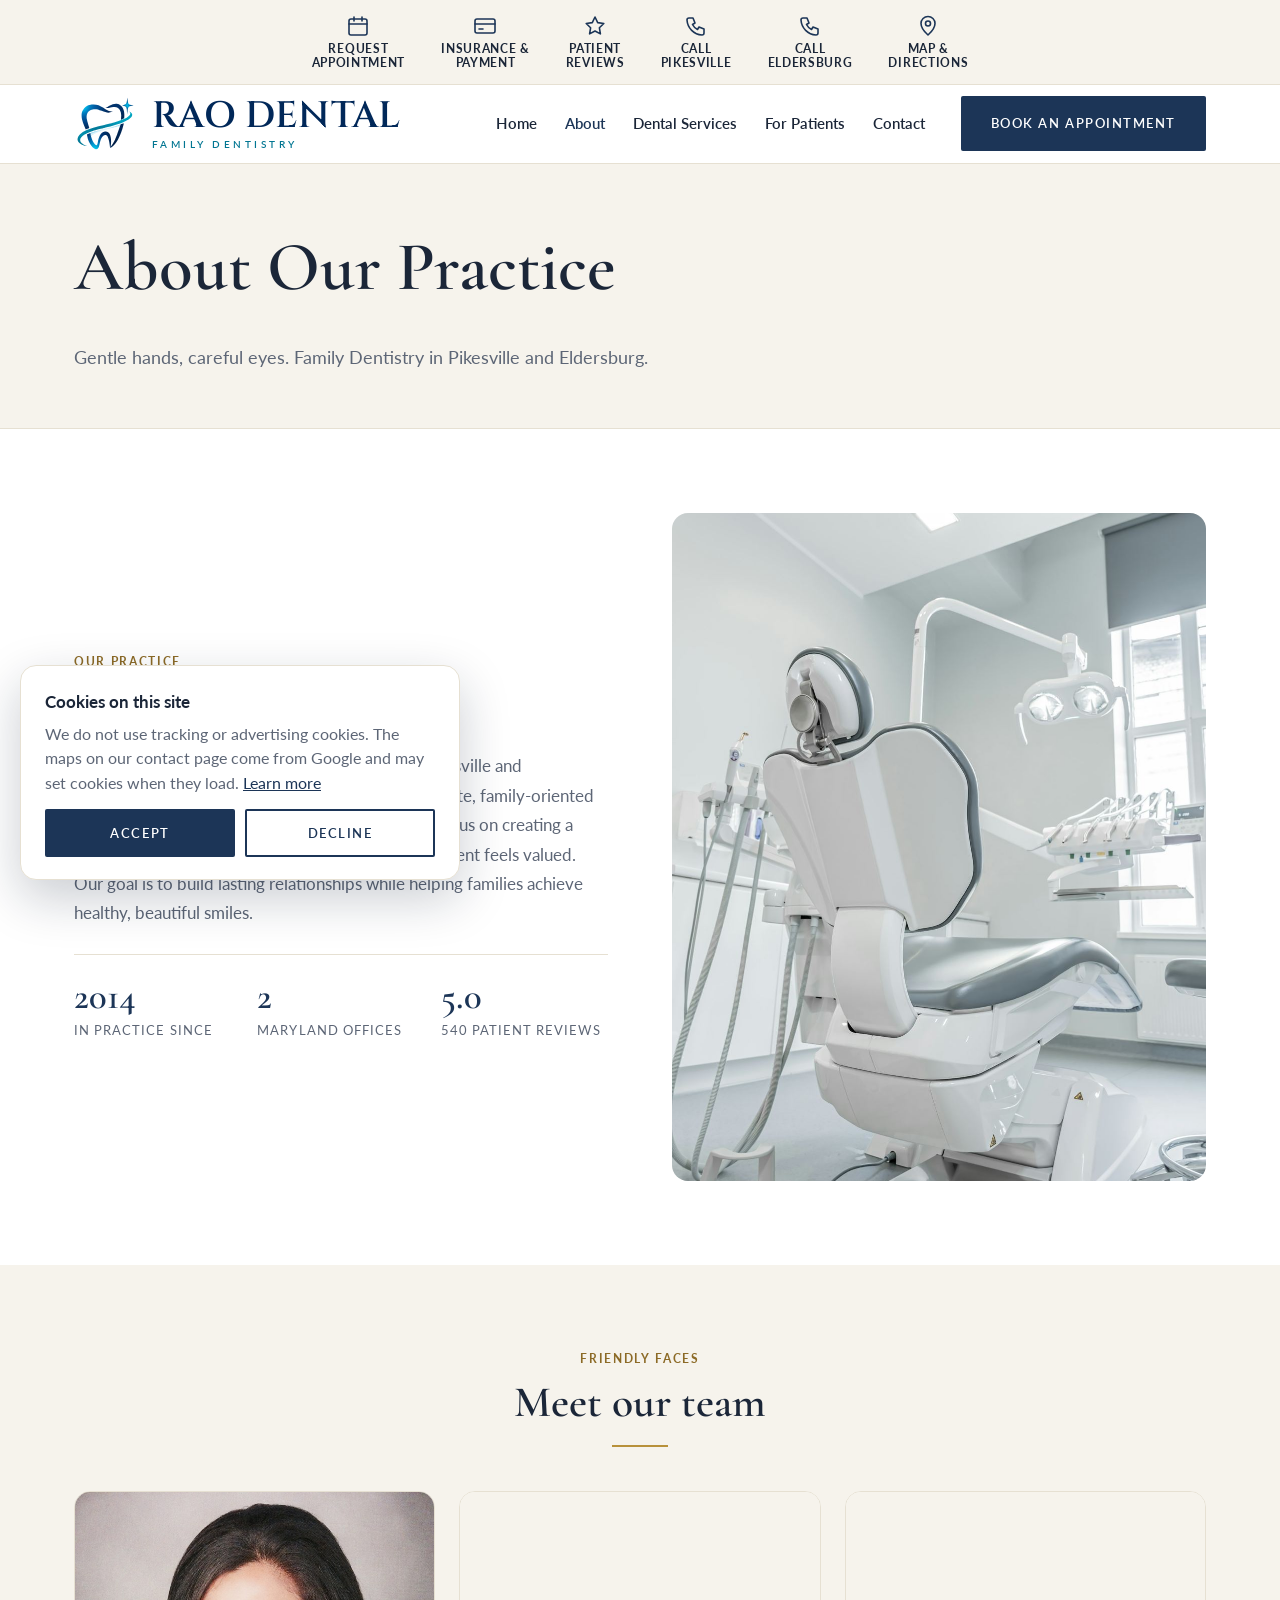
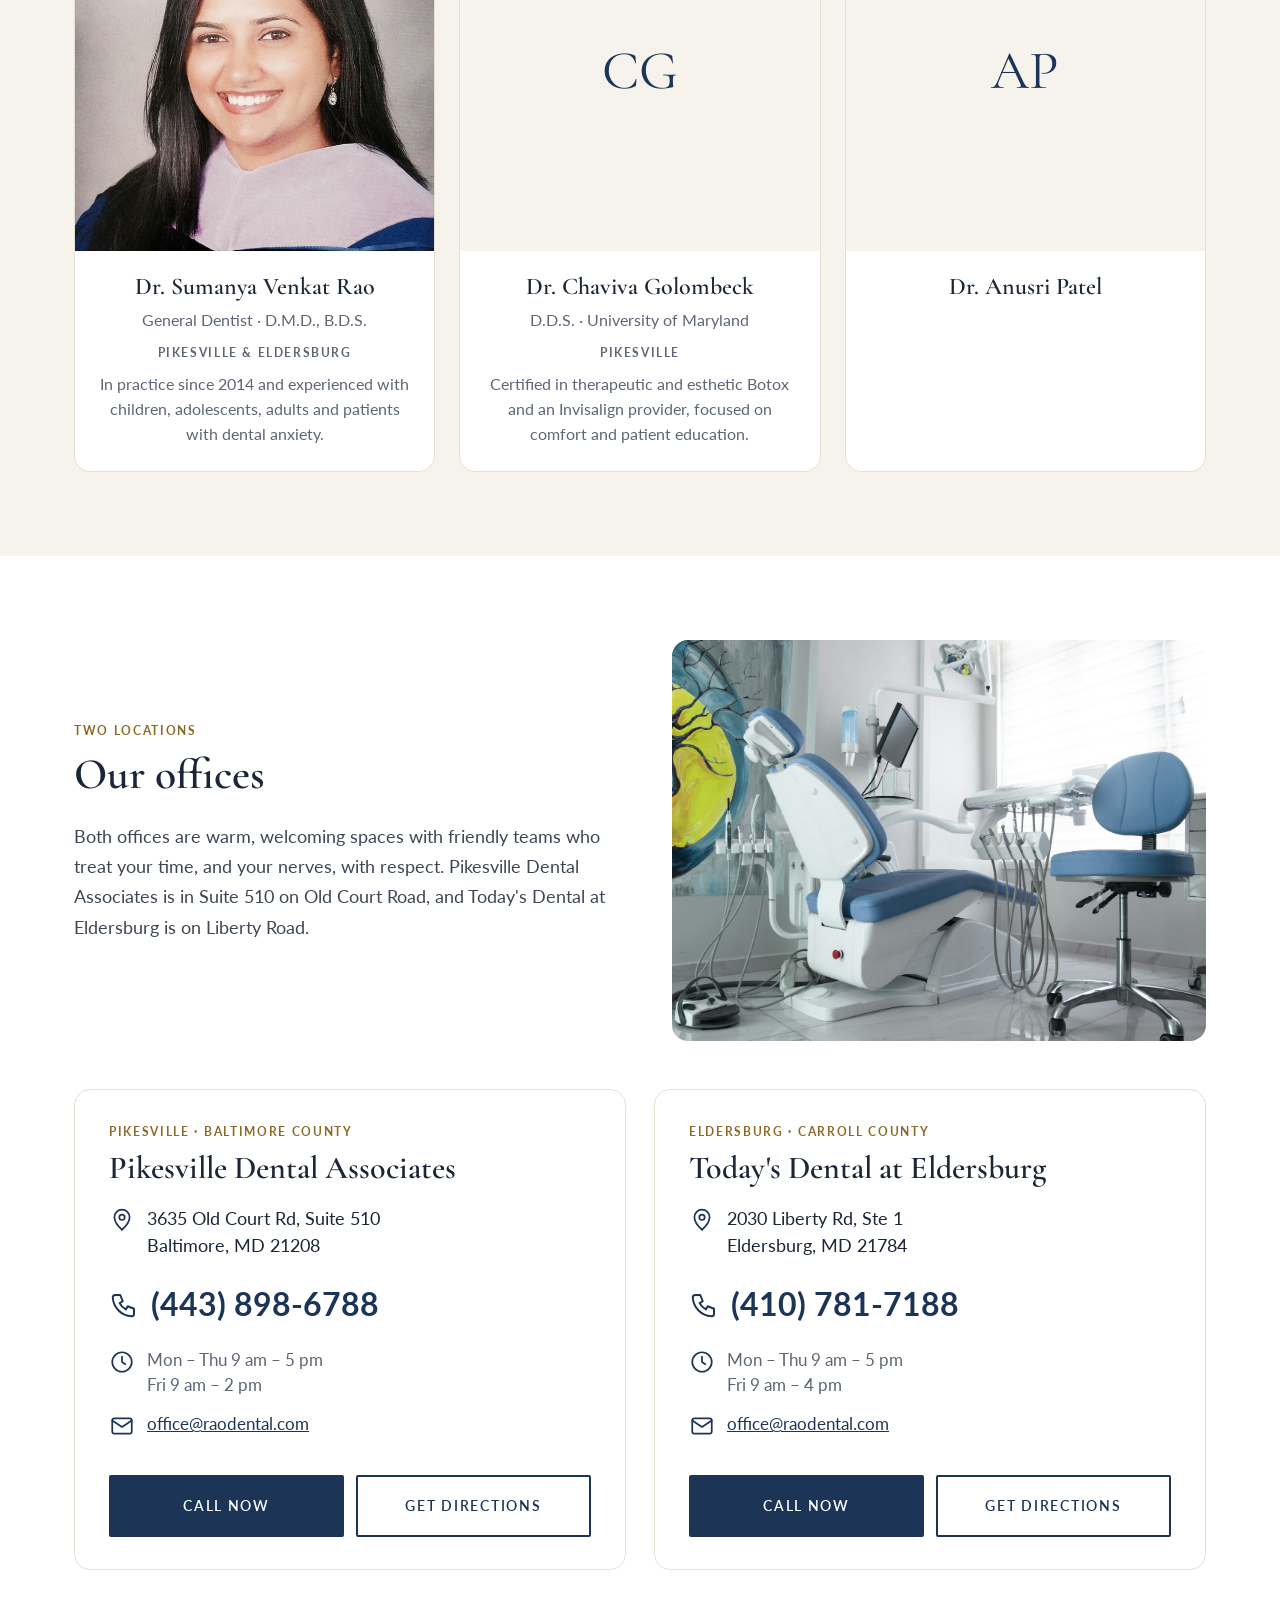
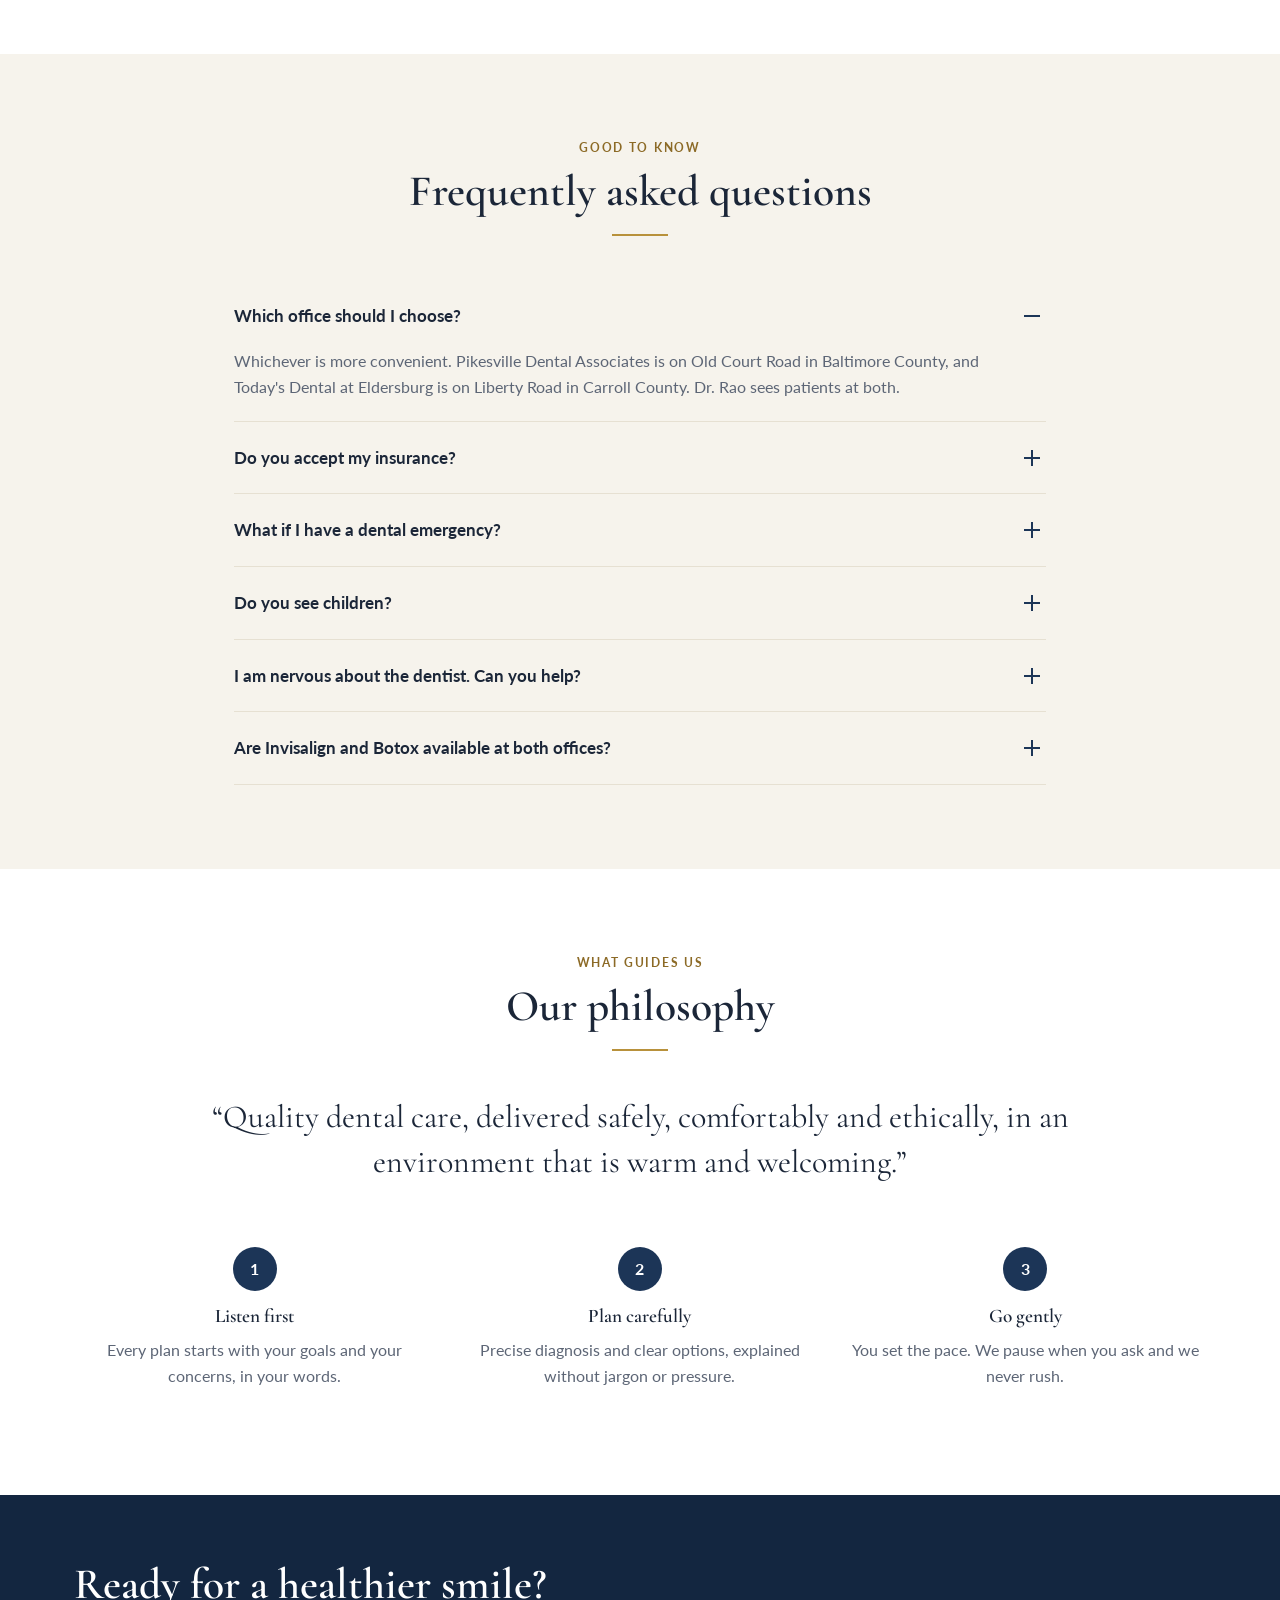
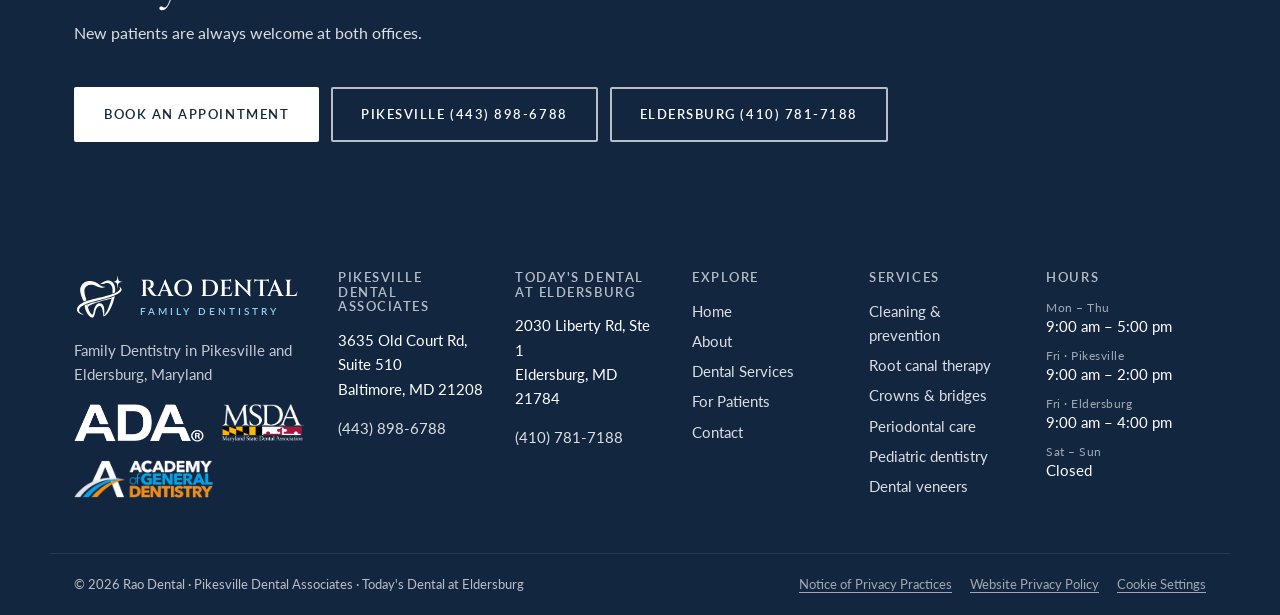
==== commit 60c24fb4: "Style 1: new-patient step 3 wording, team details on about page, FAQ moved to about Co-Authored-By: " ====
--- a/about.html
+++ b/about.html
@@ -1,5 +1,5 @@
 <!doctype html><html lang="en"><head><meta charset="utf-8"><meta name="viewport" content="width=device-width,initial-scale=1">
 <title>About | Rao Dental</title><meta name="description" content="Family Dentistry in Pikesville and Eldersburg, Maryland"><link rel="canonical" href="https://raodental.com/about.html">
 <link rel="icon" type="image/svg+xml" href="img/rao-dental-favicon.svg?v=24ac31e0"><link rel="icon" type="image/png" sizes="32x32" href="img/rao-dental-favicon-32.png?v=24ac31e0"><link rel="apple-touch-icon" href="img/rao-dental-apple-touch.png"><link rel="preconnect" href="https://fonts.googleapis.com"><link rel="preconnect" href="https://fonts.gstatic.com" crossorigin>
-<link href="https://fonts.googleapis.com/css2?family=Cormorant+Garamond:wght@500;600;700&family=Cinzel:wght@600&family=Lato:wght@400;700&display=swap" rel="stylesheet"><link rel="stylesheet" href="css/site.css?v=ae5d841c"></head>
-<body class="style-1"><a class="skip" href="#main">Skip to content</a><div class="util icons"><div class="wrap"><a href="contact.html#appointment"><svg class="ic" viewBox="0 0 24 24" fill="none" stroke="currentColor" stroke-width="1.6" stroke-linecap="round" stroke-linejoin="round" aria-hidden="true"><rect x="3" y="5" width="18" height="16" rx="2"/><path d="M3 10h18M8 3v4M16 3v4"/></svg><span>Request<br>Appointment</span></a><a href="patients.html#insurance"><svg class="ic" viewBox="0 0 24 24" fill="none" stroke="currentColor" stroke-width="1.6" stroke-linecap="round" stroke-linejoin="round" aria-hidden="true"><rect x="2" y="5" width="20" height="14" rx="2"/><path d="M2 10h20M6 15h4"/></svg><span>Insurance &amp;<br>Payment</span></a><a href="index.html#reviews"><svg class="ic" viewBox="0 0 24 24" fill="none" stroke="currentColor" stroke-width="1.6" stroke-linecap="round" stroke-linejoin="round" aria-hidden="true"><path d="M12 3l2.7 5.6 6.1.9-4.4 4.3 1 6.1L12 17l-5.4 2.9 1-6.1L3.2 9.5l6.1-.9L12 3z"/></svg><span>Patient<br>Reviews</span></a><a href="tel:+14438986788"><svg class="ic" viewBox="0 0 24 24" fill="none" stroke="currentColor" stroke-width="1.6" stroke-linecap="round" stroke-linejoin="round" aria-hidden="true"><path d="M5 4h4l2 5-2.5 1.5a11 11 0 0 0 5 5L15 13l5 2v4a2 2 0 0 1-2 2A16 16 0 0 1 3 6a2 2 0 0 1 2-2z"/></svg><span>Call<br>Pikesville</span></a><a href="tel:+14107817188"><svg class="ic" viewBox="0 0 24 24" fill="none" stroke="currentColor" stroke-width="1.6" stroke-linecap="round" stroke-linejoin="round" aria-hidden="true"><path d="M5 4h4l2 5-2.5 1.5a11 11 0 0 0 5 5L15 13l5 2v4a2 2 0 0 1-2 2A16 16 0 0 1 3 6a2 2 0 0 1 2-2z"/></svg><span>Call<br>Eldersburg</span></a><a href="contact.html#location"><svg class="ic" viewBox="0 0 24 24" fill="none" stroke="currentColor" stroke-width="1.6" stroke-linecap="round" stroke-linejoin="round" aria-hidden="true"><path d="M12 21s-7-6.2-7-11.5a7 7 0 0 1 14 0C19 14.8 12 21 12 21z"/><circle cx="12" cy="9.5" r="2.5"/></svg><span>Map &amp;<br>Directions</span></a></div></div><header class="site-header"><div class="wrap hdr"><a class="logo logo-emb" href="index.html" aria-label="Rao Dental, Family Dentistry home"><span class="emb"><img src="img/rao-dental-emblem.svg" alt="" width="56" height="56"></span><span class="emb-text"><span class="emb-name">RAO DENTAL</span><small>Family Dentistry</small></span></a><button type="button" class="burger" aria-label="Menu" aria-expanded="false" aria-controls="site-nav"><svg class="ic" viewBox="0 0 24 24" fill="none" stroke="currentColor" stroke-width="1.6" stroke-linecap="round" stroke-linejoin="round" aria-hidden="true"><path d="M4 7h16M4 12h16M4 17h16"/></svg></button><nav id="site-nav" aria-label="Main"><ul class="nav"><li><a href="index.html">Home</a></li><li class="has-sub"><a href="about.html" aria-current="page">About</a><ul class="sub"><li><a href="about.html#practice">About Our Practice</a></li><li><a href="about.html#team">Meet Our Team</a></li><li><a href="about.html#office">Our Office</a></li><li><a href="about.html#philosophy">Our Philosophy</a></li></ul></li><li class="has-sub"><a href="services.html">Dental Services</a><ul class="sub"><li><a href="services.html#cleaning">Cleaning &amp; prevention</a></li><li><a href="services.html#root-canal">Root canal therapy</a></li><li><a href="services.html#crowns">Crowns &amp; bridges</a></li><li><a href="services.html#periodontal">Periodontal care</a></li><li><a href="services.html#pediatric">Pediatric dentistry</a></li><li><a href="services.html#veneers">Dental veneers</a></li><li><a href="services.html#whitening">Teeth whitening</a></li><li><a href="services.html#implants">Implant restoration</a></li><li><a href="services.html#invisalign">Invisalign</a></li><li><a href="services.html#botox">Botox</a></li></ul></li><li class="has-sub"><a href="patients.html">For Patients</a><ul class="sub"><li><a href="patients.html#new-patients">New Patient Information</a></li><li><a href="patients.html#first-visit">Your First Visit</a></li><li><a href="patients.html#forms">Patient Forms</a></li><li><a href="patients.html#insurance">Insurance &amp; Financing</a></li><li><a href="patients.html#payment">Payment Options</a></li><li><a href="patients.html#faq">Patient FAQs</a></li><li><a href="patients.html#post-op">Post-Operative Instructions</a></li></ul></li><li class="has-sub"><a href="contact.html">Contact</a><ul class="sub"><li><a href="contact.html#info">Contact Information</a></li><li><a href="contact.html#hours">Office Hours</a></li><li><a href="contact.html#location">Location &amp; Directions</a></li><li><a href="contact.html#appointment">Request an Appointment</a></li></ul></li></ul></nav><div class="hdr-cta"><a class="btn btn-primary" href="contact.html#appointment">Book an Appointment</a></div></div></header><main id="main"><section class="phero"><div class="wrap"><h1>About Our Practice</h1><p>Gentle hands, careful eyes. Family Dentistry in Pikesville and Eldersburg.</p></div></section><section class="sec " id="practice"><div class="wrap"><div class="split about-intro"><div class="split-text"><p class="eyebrow">Our practice</p><h2>About Rao Dental</h2><p class="about-body">Our two dental offices, conveniently located in Pikesville and Eldersburg, are dedicated to providing compassionate, family-oriented dental care. We welcome patients of all ages and focus on creating a comfortable, friendly environment where every patient feels valued. Our goal is to build lasting relationships while helping families achieve healthy, beautiful smiles.</p><ul class="about-stats"><li><strong>2014</strong><span>In practice since</span></li><li><strong>2</strong><span>Maryland offices</span></li><li><strong>5.0</strong><span>540 patient reviews</span></li></ul></div><div class="split-media"><img src="img/office-window.jpg" alt="Bright dental treatment room" loading="lazy"></div></div></div></section><section class="sec alt" id="team"><div class="wrap"><header class="sec-head center"><p class="eyebrow">Friendly faces</p><h2>Meet our team</h2></header><div class="grid g3 team"><div class="card member"><img src="img/dr-rao-portrait.jpg" alt="Dr. Sumanya Venkat Rao" loading="lazy"><div class="card-body"><h3>Dr. Sumanya Venkat Rao</h3></div></div><div class="card member"><div class="avatar">CG</div><div class="card-body"><h3>Dr. Chaviva Golombeck</h3></div></div><div class="card member"><div class="avatar">AP</div><div class="card-body"><h3>Dr. Anusri Patel</h3></div></div></div></div></section><section class="sec " id="office"><div class="wrap"><div class="split rev office-intro"><div class="split-media"><img src="img/office-art.jpg" alt="Treatment room" loading="lazy"></div><div class="split-text"><p class="eyebrow">Two locations</p><h2>Our offices</h2><p class="lead">Both offices are warm, welcoming spaces with friendly teams who treat your time, and your nerves, with respect. Pikesville Dental Associates is in Suite 510 on Old Court Road, and Today&#x27;s Dental at Eldersburg is on Liberty Road.</p></div></div><div class="loc-grid"><div class="loc-card"><p class="eyebrow">Pikesville · Baltimore County</p><h3>Pikesville Dental Associates</h3><p class="loc-addr"><svg class="ic" viewBox="0 0 24 24" fill="none" stroke="currentColor" stroke-width="1.6" stroke-linecap="round" stroke-linejoin="round" aria-hidden="true"><path d="M12 21s-7-6.2-7-11.5a7 7 0 0 1 14 0C19 14.8 12 21 12 21z"/><circle cx="12" cy="9.5" r="2.5"/></svg> <span>3635 Old Court Rd, Suite 510<br>Baltimore, MD 21208</span></p><a class="loc-phone" href="tel:+14438986788"><svg class="ic" viewBox="0 0 24 24" fill="none" stroke="currentColor" stroke-width="1.6" stroke-linecap="round" stroke-linejoin="round" aria-hidden="true"><path d="M5 4h4l2 5-2.5 1.5a11 11 0 0 0 5 5L15 13l5 2v4a2 2 0 0 1-2 2A16 16 0 0 1 3 6a2 2 0 0 1 2-2z"/></svg> (443) 898-6788</a><p class="loc-hours"><svg class="ic" viewBox="0 0 24 24" fill="none" stroke="currentColor" stroke-width="1.6" stroke-linecap="round" stroke-linejoin="round" aria-hidden="true"><circle cx="12" cy="12" r="9"/><path d="M12 7v5l3 2"/></svg> <span>Mon – Thu 9 am – 5 pm<br>Fri 9 am – 2 pm</span></p><p class="loc-hours"><svg class="ic" viewBox="0 0 24 24" fill="none" stroke="currentColor" stroke-width="1.6" stroke-linecap="round" stroke-linejoin="round" aria-hidden="true"><rect x="3" y="5" width="18" height="14" rx="2"/><path d="M3 7l9 6 9-6"/></svg> <a href="mailto:office@raodental.com">office@raodental.com</a></p><div class="loc-btns"><a class="btn btn-primary" href="tel:+14438986788">Call now</a><a class="btn btn-ghost" href="https://www.google.com/maps/dir/?api=1&destination=3635+Old+Court+Rd%2C+Suite+510%2C+Baltimore%2C+MD+21208">Get directions</a></div></div><div class="loc-card"><p class="eyebrow">Eldersburg · Carroll County</p><h3>Today&#x27;s Dental at Eldersburg</h3><p class="loc-addr"><svg class="ic" viewBox="0 0 24 24" fill="none" stroke="currentColor" stroke-width="1.6" stroke-linecap="round" stroke-linejoin="round" aria-hidden="true"><path d="M12 21s-7-6.2-7-11.5a7 7 0 0 1 14 0C19 14.8 12 21 12 21z"/><circle cx="12" cy="9.5" r="2.5"/></svg> <span>2030 Liberty Rd, Ste 1<br>Eldersburg, MD 21784</span></p><a class="loc-phone" href="tel:+14107817188"><svg class="ic" viewBox="0 0 24 24" fill="none" stroke="currentColor" stroke-width="1.6" stroke-linecap="round" stroke-linejoin="round" aria-hidden="true"><path d="M5 4h4l2 5-2.5 1.5a11 11 0 0 0 5 5L15 13l5 2v4a2 2 0 0 1-2 2A16 16 0 0 1 3 6a2 2 0 0 1 2-2z"/></svg> (410) 781-7188</a><p class="loc-hours"><svg class="ic" viewBox="0 0 24 24" fill="none" stroke="currentColor" stroke-width="1.6" stroke-linecap="round" stroke-linejoin="round" aria-hidden="true"><circle cx="12" cy="12" r="9"/><path d="M12 7v5l3 2"/></svg> <span>Mon – Thu 9 am – 5 pm<br>Fri 9 am – 4 pm</span></p><p class="loc-hours"><svg class="ic" viewBox="0 0 24 24" fill="none" stroke="currentColor" stroke-width="1.6" stroke-linecap="round" stroke-linejoin="round" aria-hidden="true"><rect x="3" y="5" width="18" height="14" rx="2"/><path d="M3 7l9 6 9-6"/></svg> <a href="mailto:office@raodental.com">office@raodental.com</a></p><div class="loc-btns"><a class="btn btn-primary" href="tel:+14107817188">Call now</a><a class="btn btn-ghost" href="https://www.google.com/maps/dir/?api=1&destination=2030+Liberty+Rd%2C+Ste+1%2C+Eldersburg%2C+MD+21784">Get directions</a></div></div></div></div></section><section class="sec alt" id="philosophy"><div class="wrap"><header class="sec-head center"><p class="eyebrow">What guides us</p><h2>Our philosophy</h2></header><blockquote class="big-quote">“Quality dental care, delivered safely, comfortably and ethically, in an environment that is warm and welcoming.”</blockquote><div class="grid g3 promises"><div class="why-item"><span class="step">1</span><h3>Listen first</h3><p>Every plan starts with your goals and your concerns, in your words.</p></div><div class="why-item"><span class="step">2</span><h3>Plan carefully</h3><p>Precise diagnosis and clear options, explained without jargon or pressure.</p></div><div class="why-item"><span class="step">3</span><h3>Go gently</h3><p>You set the pace. We pause when you ask and we never rush.</p></div></div></div></section><section class="cta-band"><div class="wrap"><div><h2>Ready for a healthier smile?</h2><p>New patients are always welcome at both offices.</p></div><div class="btn-row"><a class="btn btn-light" href="contact.html#appointment">Book an appointment</a><a class="btn btn-outline-light" href="tel:+14438986788">Pikesville (443) 898-6788</a><a class="btn btn-outline-light" href="tel:+14107817188">Eldersburg (410) 781-7188</a></div></div></section></main><footer class="site-footer"><div class="wrap fgrid"><div class="fbrand"><a class="logo logo-emb" href="index.html" aria-label="Rao Dental, Family Dentistry home"><span class="emb"><img src="img/rao-dental-emblem.svg" alt="" width="56" height="56"></span><span class="emb-text"><span class="emb-name">RAO DENTAL</span><small>Family Dentistry</small></span></a><p>Family Dentistry in Pikesville and Eldersburg, Maryland</p><div class="badges"><img src="img/assoc-ada-white.png" alt="ADA member" loading="lazy"><img src="img/assoc-msda-white.png" alt="MSDA member" loading="lazy"><img src="img/assoc-agd-white.png" alt="AGD member" loading="lazy"></div></div><div><h4>Pikesville Dental Associates</h4><p>3635 Old Court Rd, Suite 510<br>Baltimore, MD 21208</p><p><a href="tel:+14438986788">(443) 898-6788</a></p></div><div><h4>Today&#x27;s Dental at Eldersburg</h4><p>2030 Liberty Rd, Ste 1<br>Eldersburg, MD 21784</p><p><a href="tel:+14107817188">(410) 781-7188</a></p></div><div><h4>Explore</h4><ul><li><a href="index.html">Home</a></li><li><a href="about.html">About</a></li><li><a href="services.html">Dental Services</a></li><li><a href="patients.html">For Patients</a></li><li><a href="contact.html">Contact</a></li></ul></div><div><h4>Services</h4><ul><li><a href="services.html#cleaning">Cleaning &amp; prevention</a></li><li><a href="services.html#root-canal">Root canal therapy</a></li><li><a href="services.html#crowns">Crowns &amp; bridges</a></li><li><a href="services.html#periodontal">Periodontal care</a></li><li><a href="services.html#pediatric">Pediatric dentistry</a></li><li><a href="services.html#veneers">Dental veneers</a></li></ul></div><div><h4>Hours</h4><ul class="fh"><li><span>Mon – Thu</span> <em>9:00 am – 5:00 pm</em></li><li><span>Fri · Pikesville</span> <em>9:00 am – 2:00 pm</em></li><li><span>Fri · Eldersburg</span> <em>9:00 am – 4:00 pm</em></li><li><span>Sat – Sun</span> <em>Closed</em></li></ul></div></div><div class="wrap fbot"><span>© 2026 Rao Dental · Pikesville Dental Associates · Today's Dental at Eldersburg</span><span class="flegal"><a href="privacy-practices.html">Notice of Privacy Practices</a><a href="privacy.html">Website Privacy Policy</a><a href="privacy.html#cookies" data-cookie-settings>Cookie Settings</a></span></div></footer><script>(()=>{const h=document.querySelector('.site-header'),b=h&&h.querySelector('.burger'),n=document.getElementById('site-nav');if(!b||!n)return;const set=o=>{h.classList.toggle('open',o);b.setAttribute('aria-expanded',o?'true':'false');b.setAttribute('aria-label',o?'Close menu':'Menu')};b.addEventListener('click',()=>set(!h.classList.contains('open')));document.addEventListener('keydown',e=>{if(e.key==='Escape'&&h.classList.contains('open')){set(false);b.focus()}});n.addEventListener('click',e=>{if(e.target.closest('a'))set(false)});matchMedia('(min-width:901px)').addEventListener('change',e=>{if(e.matches)set(false)})})()</script><div class="cookie" role="region" aria-label="Cookie notice" hidden><div class="cookie-text"><strong>Cookies on this site</strong><p>We do not use tracking or advertising cookies. The maps on our contact page come from Google and may set cookies when they load. <a href="privacy.html#cookies">Learn more</a></p></div><div class="cookie-btns"><button type="button" class="btn btn-primary" data-cookie="accept">Accept</button><button type="button" class="btn btn-ghost" data-cookie="decline">Decline</button></div></div><script>(()=>{const K='rd-cookie-choice',c=document.querySelector('.cookie');let v=null;try{v=localStorage.getItem(K)}catch(e){}const load=f=>{(f?[f]:document.querySelectorAll('iframe[data-src]')).forEach(i=>{if(i.dataset.src){i.src=i.dataset.src;i.removeAttribute('data-src');const p=i.parentNode.querySelector('.map-ph');if(p)p.remove()}})};const show=()=>{c.hidden=false};if(v==='accept')load();else if(v!=='decline')show();c.addEventListener('click',e=>{const b=e.target.closest('[data-cookie]');if(!b)return;v=b.dataset.cookie;try{localStorage.setItem(K,v)}catch(e){}c.hidden=true;if(v==='accept')load()});document.addEventListener('click',e=>{const m=e.target.closest('[data-show-map]');if(m)load(m.closest('.map-wrap').querySelector('iframe'));const o=e.target.closest('[data-cookie-settings]');if(o){e.preventDefault();show();c.querySelector('button').focus()}})})()</script></body></html>+<link href="https://fonts.googleapis.com/css2?family=Cormorant+Garamond:wght@500;600;700&family=Cinzel:wght@600&family=Lato:wght@400;700&display=swap" rel="stylesheet"><link rel="stylesheet" href="css/site.css?v=e79960fa"></head>
+<body class="style-1"><a class="skip" href="#main">Skip to content</a><div class="util icons"><div class="wrap"><a href="contact.html#appointment"><svg class="ic" viewBox="0 0 24 24" fill="none" stroke="currentColor" stroke-width="1.6" stroke-linecap="round" stroke-linejoin="round" aria-hidden="true"><rect x="3" y="5" width="18" height="16" rx="2"/><path d="M3 10h18M8 3v4M16 3v4"/></svg><span>Request<br>Appointment</span></a><a href="patients.html#insurance"><svg class="ic" viewBox="0 0 24 24" fill="none" stroke="currentColor" stroke-width="1.6" stroke-linecap="round" stroke-linejoin="round" aria-hidden="true"><rect x="2" y="5" width="20" height="14" rx="2"/><path d="M2 10h20M6 15h4"/></svg><span>Insurance &amp;<br>Payment</span></a><a href="index.html#reviews"><svg class="ic" viewBox="0 0 24 24" fill="none" stroke="currentColor" stroke-width="1.6" stroke-linecap="round" stroke-linejoin="round" aria-hidden="true"><path d="M12 3l2.7 5.6 6.1.9-4.4 4.3 1 6.1L12 17l-5.4 2.9 1-6.1L3.2 9.5l6.1-.9L12 3z"/></svg><span>Patient<br>Reviews</span></a><a href="tel:+14438986788"><svg class="ic" viewBox="0 0 24 24" fill="none" stroke="currentColor" stroke-width="1.6" stroke-linecap="round" stroke-linejoin="round" aria-hidden="true"><path d="M5 4h4l2 5-2.5 1.5a11 11 0 0 0 5 5L15 13l5 2v4a2 2 0 0 1-2 2A16 16 0 0 1 3 6a2 2 0 0 1 2-2z"/></svg><span>Call<br>Pikesville</span></a><a href="tel:+14107817188"><svg class="ic" viewBox="0 0 24 24" fill="none" stroke="currentColor" stroke-width="1.6" stroke-linecap="round" stroke-linejoin="round" aria-hidden="true"><path d="M5 4h4l2 5-2.5 1.5a11 11 0 0 0 5 5L15 13l5 2v4a2 2 0 0 1-2 2A16 16 0 0 1 3 6a2 2 0 0 1 2-2z"/></svg><span>Call<br>Eldersburg</span></a><a href="contact.html#location"><svg class="ic" viewBox="0 0 24 24" fill="none" stroke="currentColor" stroke-width="1.6" stroke-linecap="round" stroke-linejoin="round" aria-hidden="true"><path d="M12 21s-7-6.2-7-11.5a7 7 0 0 1 14 0C19 14.8 12 21 12 21z"/><circle cx="12" cy="9.5" r="2.5"/></svg><span>Map &amp;<br>Directions</span></a></div></div><header class="site-header"><div class="wrap hdr"><a class="logo logo-emb" href="index.html" aria-label="Rao Dental, Family Dentistry home"><span class="emb"><img src="img/rao-dental-emblem.svg" alt="" width="56" height="56"></span><span class="emb-text"><span class="emb-name">RAO DENTAL</span><small>Family Dentistry</small></span></a><button type="button" class="burger" aria-label="Menu" aria-expanded="false" aria-controls="site-nav"><svg class="ic" viewBox="0 0 24 24" fill="none" stroke="currentColor" stroke-width="1.6" stroke-linecap="round" stroke-linejoin="round" aria-hidden="true"><path d="M4 7h16M4 12h16M4 17h16"/></svg></button><nav id="site-nav" aria-label="Main"><ul class="nav"><li><a href="index.html">Home</a></li><li class="has-sub"><a href="about.html" aria-current="page">About</a><ul class="sub"><li><a href="about.html#practice">About Our Practice</a></li><li><a href="about.html#team">Meet Our Team</a></li><li><a href="about.html#office">Our Office</a></li><li><a href="about.html#faq">FAQs</a></li><li><a href="about.html#philosophy">Our Philosophy</a></li></ul></li><li class="has-sub"><a href="services.html">Dental Services</a><ul class="sub"><li><a href="services.html#cleaning">Cleaning &amp; prevention</a></li><li><a href="services.html#root-canal">Root canal therapy</a></li><li><a href="services.html#crowns">Crowns &amp; bridges</a></li><li><a href="services.html#periodontal">Periodontal care</a></li><li><a href="services.html#pediatric">Pediatric dentistry</a></li><li><a href="services.html#veneers">Dental veneers</a></li><li><a href="services.html#whitening">Teeth whitening</a></li><li><a href="services.html#implants">Implant restoration</a></li><li><a href="services.html#invisalign">Invisalign</a></li><li><a href="services.html#botox">Botox</a></li></ul></li><li class="has-sub"><a href="patients.html">For Patients</a><ul class="sub"><li><a href="patients.html#new-patients">New Patient Information</a></li><li><a href="patients.html#first-visit">Your First Visit</a></li><li><a href="patients.html#forms">Patient Forms</a></li><li><a href="patients.html#insurance">Insurance &amp; Financing</a></li><li><a href="patients.html#payment">Payment Options</a></li><li><a href="patients.html#post-op">Post-Operative Instructions</a></li></ul></li><li class="has-sub"><a href="contact.html">Contact</a><ul class="sub"><li><a href="contact.html#info">Contact Information</a></li><li><a href="contact.html#hours">Office Hours</a></li><li><a href="contact.html#location">Location &amp; Directions</a></li><li><a href="contact.html#appointment">Request an Appointment</a></li></ul></li></ul></nav><div class="hdr-cta"><a class="btn btn-primary" href="contact.html#appointment">Book an Appointment</a></div></div></header><main id="main"><section class="phero"><div class="wrap"><h1>About Our Practice</h1><p>Gentle hands, careful eyes. Family Dentistry in Pikesville and Eldersburg.</p></div></section><section class="sec " id="practice"><div class="wrap"><div class="split about-intro"><div class="split-text"><p class="eyebrow">Our practice</p><h2>About Rao Dental</h2><p class="about-body">Our two dental offices, conveniently located in Pikesville and Eldersburg, are dedicated to providing compassionate, family-oriented dental care. We welcome patients of all ages and focus on creating a comfortable, friendly environment where every patient feels valued. Our goal is to build lasting relationships while helping families achieve healthy, beautiful smiles.</p><ul class="about-stats"><li><strong>2014</strong><span>In practice since</span></li><li><strong>2</strong><span>Maryland offices</span></li><li><strong>5.0</strong><span>540 patient reviews</span></li></ul></div><div class="split-media"><img src="img/office-window.jpg" alt="Bright dental treatment room" loading="lazy"></div></div></div></section><section class="sec alt" id="team"><div class="wrap"><header class="sec-head center"><p class="eyebrow">Friendly faces</p><h2>Meet our team</h2></header><div class="grid g3 team detailed"><div class="card member"><img src="img/dr-rao-portrait.jpg" alt="Dr. Sumanya Venkat Rao" loading="lazy"><div class="card-body"><h3>Dr. Sumanya Venkat Rao</h3><p class="muted">General Dentist · D.M.D., B.D.S.</p><p class="eyebrow">Pikesville &amp; Eldersburg</p><p class="bio">In practice since 2014 and experienced with children, adolescents, adults and patients with dental anxiety.</p></div></div><div class="card member"><div class="avatar">CG</div><div class="card-body"><h3>Dr. Chaviva Golombeck</h3><p class="muted">D.D.S. · University of Maryland</p><p class="eyebrow">Pikesville</p><p class="bio">Certified in therapeutic and esthetic Botox and an Invisalign provider, focused on comfort and patient education.</p></div></div><div class="card member"><div class="avatar">AP</div><div class="card-body"><h3>Dr. Anusri Patel</h3></div></div></div></div></section><section class="sec " id="office"><div class="wrap"><div class="split rev office-intro"><div class="split-media"><img src="img/office-art.jpg" alt="Treatment room" loading="lazy"></div><div class="split-text"><p class="eyebrow">Two locations</p><h2>Our offices</h2><p class="lead">Both offices are warm, welcoming spaces with friendly teams who treat your time, and your nerves, with respect. Pikesville Dental Associates is in Suite 510 on Old Court Road, and Today&#x27;s Dental at Eldersburg is on Liberty Road.</p></div></div><div class="loc-grid"><div class="loc-card"><p class="eyebrow">Pikesville · Baltimore County</p><h3>Pikesville Dental Associates</h3><p class="loc-addr"><svg class="ic" viewBox="0 0 24 24" fill="none" stroke="currentColor" stroke-width="1.6" stroke-linecap="round" stroke-linejoin="round" aria-hidden="true"><path d="M12 21s-7-6.2-7-11.5a7 7 0 0 1 14 0C19 14.8 12 21 12 21z"/><circle cx="12" cy="9.5" r="2.5"/></svg> <span>3635 Old Court Rd, Suite 510<br>Baltimore, MD 21208</span></p><a class="loc-phone" href="tel:+14438986788"><svg class="ic" viewBox="0 0 24 24" fill="none" stroke="currentColor" stroke-width="1.6" stroke-linecap="round" stroke-linejoin="round" aria-hidden="true"><path d="M5 4h4l2 5-2.5 1.5a11 11 0 0 0 5 5L15 13l5 2v4a2 2 0 0 1-2 2A16 16 0 0 1 3 6a2 2 0 0 1 2-2z"/></svg> (443) 898-6788</a><p class="loc-hours"><svg class="ic" viewBox="0 0 24 24" fill="none" stroke="currentColor" stroke-width="1.6" stroke-linecap="round" stroke-linejoin="round" aria-hidden="true"><circle cx="12" cy="12" r="9"/><path d="M12 7v5l3 2"/></svg> <span>Mon – Thu 9 am – 5 pm<br>Fri 9 am – 2 pm</span></p><p class="loc-hours"><svg class="ic" viewBox="0 0 24 24" fill="none" stroke="currentColor" stroke-width="1.6" stroke-linecap="round" stroke-linejoin="round" aria-hidden="true"><rect x="3" y="5" width="18" height="14" rx="2"/><path d="M3 7l9 6 9-6"/></svg> <a href="mailto:office@raodental.com">office@raodental.com</a></p><div class="loc-btns"><a class="btn btn-primary" href="tel:+14438986788">Call now</a><a class="btn btn-ghost" href="https://www.google.com/maps/dir/?api=1&destination=3635+Old+Court+Rd%2C+Suite+510%2C+Baltimore%2C+MD+21208">Get directions</a></div></div><div class="loc-card"><p class="eyebrow">Eldersburg · Carroll County</p><h3>Today&#x27;s Dental at Eldersburg</h3><p class="loc-addr"><svg class="ic" viewBox="0 0 24 24" fill="none" stroke="currentColor" stroke-width="1.6" stroke-linecap="round" stroke-linejoin="round" aria-hidden="true"><path d="M12 21s-7-6.2-7-11.5a7 7 0 0 1 14 0C19 14.8 12 21 12 21z"/><circle cx="12" cy="9.5" r="2.5"/></svg> <span>2030 Liberty Rd, Ste 1<br>Eldersburg, MD 21784</span></p><a class="loc-phone" href="tel:+14107817188"><svg class="ic" viewBox="0 0 24 24" fill="none" stroke="currentColor" stroke-width="1.6" stroke-linecap="round" stroke-linejoin="round" aria-hidden="true"><path d="M5 4h4l2 5-2.5 1.5a11 11 0 0 0 5 5L15 13l5 2v4a2 2 0 0 1-2 2A16 16 0 0 1 3 6a2 2 0 0 1 2-2z"/></svg> (410) 781-7188</a><p class="loc-hours"><svg class="ic" viewBox="0 0 24 24" fill="none" stroke="currentColor" stroke-width="1.6" stroke-linecap="round" stroke-linejoin="round" aria-hidden="true"><circle cx="12" cy="12" r="9"/><path d="M12 7v5l3 2"/></svg> <span>Mon – Thu 9 am – 5 pm<br>Fri 9 am – 4 pm</span></p><p class="loc-hours"><svg class="ic" viewBox="0 0 24 24" fill="none" stroke="currentColor" stroke-width="1.6" stroke-linecap="round" stroke-linejoin="round" aria-hidden="true"><rect x="3" y="5" width="18" height="14" rx="2"/><path d="M3 7l9 6 9-6"/></svg> <a href="mailto:office@raodental.com">office@raodental.com</a></p><div class="loc-btns"><a class="btn btn-primary" href="tel:+14107817188">Call now</a><a class="btn btn-ghost" href="https://www.google.com/maps/dir/?api=1&destination=2030+Liberty+Rd%2C+Ste+1%2C+Eldersburg%2C+MD+21784">Get directions</a></div></div></div></div></section><section class="sec alt narrow" id="faq"><div class="wrap"><header class="sec-head center"><p class="eyebrow">Good to know</p><h2>Frequently asked questions</h2></header><div class="faq"><details open><summary>Which office should I choose?<span class="plus" aria-hidden="true"></span></summary><p>Whichever is more convenient. Pikesville Dental Associates is on Old Court Road in Baltimore County, and Today&#x27;s Dental at Eldersburg is on Liberty Road in Carroll County. Dr. Rao sees patients at both.</p></details><details><summary>Do you accept my insurance?<span class="plus" aria-hidden="true"></span></summary><p>Most dental insurance plans are accepted. Tell us your plan when you book and we will verify your coverage before you come in.</p></details><details><summary>What if I have a dental emergency?<span class="plus" aria-hidden="true"></span></summary><p>Call your office right away. We strive to see emergency patients within the same business day whenever possible.</p></details><details><summary>Do you see children?<span class="plus" aria-hidden="true"></span></summary><p>Yes. We care for children, teens and adults, and we keep first visits friendly and relaxed.</p></details><details><summary>I am nervous about the dentist. Can you help?<span class="plus" aria-hidden="true"></span></summary><p>Absolutely. Dr. Rao is experienced with anxious patients. We explain each step, you set the pace, and we pause whenever you ask.</p></details><details><summary>Are Invisalign and Botox available at both offices?<span class="plus" aria-hidden="true"></span></summary><p>Please call the office you plan to visit and our team will confirm availability and schedule a consultation.</p></details></div></div></section><section class="sec " id="philosophy"><div class="wrap"><header class="sec-head center"><p class="eyebrow">What guides us</p><h2>Our philosophy</h2></header><blockquote class="big-quote">“Quality dental care, delivered safely, comfortably and ethically, in an environment that is warm and welcoming.”</blockquote><div class="grid g3 promises"><div class="why-item"><span class="step">1</span><h3>Listen first</h3><p>Every plan starts with your goals and your concerns, in your words.</p></div><div class="why-item"><span class="step">2</span><h3>Plan carefully</h3><p>Precise diagnosis and clear options, explained without jargon or pressure.</p></div><div class="why-item"><span class="step">3</span><h3>Go gently</h3><p>You set the pace. We pause when you ask and we never rush.</p></div></div></div></section><section class="cta-band"><div class="wrap"><div><h2>Ready for a healthier smile?</h2><p>New patients are always welcome at both offices.</p></div><div class="btn-row"><a class="btn btn-light" href="contact.html#appointment">Book an appointment</a><a class="btn btn-outline-light" href="tel:+14438986788">Pikesville (443) 898-6788</a><a class="btn btn-outline-light" href="tel:+14107817188">Eldersburg (410) 781-7188</a></div></div></section></main><footer class="site-footer"><div class="wrap fgrid"><div class="fbrand"><a class="logo logo-emb" href="index.html" aria-label="Rao Dental, Family Dentistry home"><span class="emb"><img src="img/rao-dental-emblem.svg" alt="" width="56" height="56"></span><span class="emb-text"><span class="emb-name">RAO DENTAL</span><small>Family Dentistry</small></span></a><p>Family Dentistry in Pikesville and Eldersburg, Maryland</p><div class="badges"><img src="img/assoc-ada-white.png" alt="ADA member" loading="lazy"><img src="img/assoc-msda-white.png" alt="MSDA member" loading="lazy"><img src="img/assoc-agd-white.png" alt="AGD member" loading="lazy"></div></div><div><h4>Pikesville Dental Associates</h4><p>3635 Old Court Rd, Suite 510<br>Baltimore, MD 21208</p><p><a href="tel:+14438986788">(443) 898-6788</a></p></div><div><h4>Today&#x27;s Dental at Eldersburg</h4><p>2030 Liberty Rd, Ste 1<br>Eldersburg, MD 21784</p><p><a href="tel:+14107817188">(410) 781-7188</a></p></div><div><h4>Explore</h4><ul><li><a href="index.html">Home</a></li><li><a href="about.html">About</a></li><li><a href="services.html">Dental Services</a></li><li><a href="patients.html">For Patients</a></li><li><a href="contact.html">Contact</a></li></ul></div><div><h4>Services</h4><ul><li><a href="services.html#cleaning">Cleaning &amp; prevention</a></li><li><a href="services.html#root-canal">Root canal therapy</a></li><li><a href="services.html#crowns">Crowns &amp; bridges</a></li><li><a href="services.html#periodontal">Periodontal care</a></li><li><a href="services.html#pediatric">Pediatric dentistry</a></li><li><a href="services.html#veneers">Dental veneers</a></li></ul></div><div><h4>Hours</h4><ul class="fh"><li><span>Mon – Thu</span> <em>9:00 am – 5:00 pm</em></li><li><span>Fri · Pikesville</span> <em>9:00 am – 2:00 pm</em></li><li><span>Fri · Eldersburg</span> <em>9:00 am – 4:00 pm</em></li><li><span>Sat – Sun</span> <em>Closed</em></li></ul></div></div><div class="wrap fbot"><span>© 2026 Rao Dental · Pikesville Dental Associates · Today's Dental at Eldersburg</span><span class="flegal"><a href="privacy-practices.html">Notice of Privacy Practices</a><a href="privacy.html">Website Privacy Policy</a><a href="privacy.html#cookies" data-cookie-settings>Cookie Settings</a></span></div></footer><script>(()=>{const h=document.querySelector('.site-header'),b=h&&h.querySelector('.burger'),n=document.getElementById('site-nav');if(!b||!n)return;const set=o=>{h.classList.toggle('open',o);b.setAttribute('aria-expanded',o?'true':'false');b.setAttribute('aria-label',o?'Close menu':'Menu')};b.addEventListener('click',()=>set(!h.classList.contains('open')));document.addEventListener('keydown',e=>{if(e.key==='Escape'&&h.classList.contains('open')){set(false);b.focus()}});n.addEventListener('click',e=>{if(e.target.closest('a'))set(false)});matchMedia('(min-width:901px)').addEventListener('change',e=>{if(e.matches)set(false)})})()</script><div class="cookie" role="region" aria-label="Cookie notice" hidden><div class="cookie-text"><strong>Cookies on this site</strong><p>We do not use tracking or advertising cookies. The maps on our contact page come from Google and may set cookies when they load. <a href="privacy.html#cookies">Learn more</a></p></div><div class="cookie-btns"><button type="button" class="btn btn-primary" data-cookie="accept">Accept</button><button type="button" class="btn btn-ghost" data-cookie="decline">Decline</button></div></div><script>(()=>{const K='rd-cookie-choice',c=document.querySelector('.cookie');let v=null;try{v=localStorage.getItem(K)}catch(e){}const load=f=>{(f?[f]:document.querySelectorAll('iframe[data-src]')).forEach(i=>{if(i.dataset.src){i.src=i.dataset.src;i.removeAttribute('data-src');const p=i.parentNode.querySelector('.map-ph');if(p)p.remove()}})};const show=()=>{c.hidden=false};if(v==='accept')load();else if(v!=='decline')show();c.addEventListener('click',e=>{const b=e.target.closest('[data-cookie]');if(!b)return;v=b.dataset.cookie;try{localStorage.setItem(K,v)}catch(e){}c.hidden=true;if(v==='accept')load()});document.addEventListener('click',e=>{const m=e.target.closest('[data-show-map]');if(m)load(m.closest('.map-wrap').querySelector('iframe'));const o=e.target.closest('[data-cookie-settings]');if(o){e.preventDefault();show();c.querySelector('button').focus()}})})()</script></body></html>
--- a/css/site.css
+++ b/css/site.css
@@ -155,6 +155,7 @@
 .flegal{display:flex;gap:18px;flex-wrap:wrap}.flegal a{color:inherit;text-decoration:underline;text-underline-offset:3px}.legal-wrap{display:grid;grid-template-columns:240px minmax(0,760px);gap:64px;justify-content:center;align-items:start}.legal-toc{position:sticky;top:110px;font-size:.92rem}.legal-toc ol{list-style:none;margin:8px 0 0;padding:0;border-left:2px solid var(--line)}.legal-toc li a{display:block;padding:6px 0 6px 14px;color:var(--muted);text-decoration:none}.legal-toc li a:hover{color:var(--pri)}.legal{font-size:1.05rem;line-height:1.75}.legal h2{font-size:1.9rem;margin:44px 0 12px;scroll-margin-top:110px}.legal section:first-of-type h2{margin-top:24px}.legal h3{font-family:Lato,sans-serif;font-size:1.05rem;font-weight:700;margin:22px 0 4px;color:var(--ink)}.legal p{margin:0 0 14px}.legal ul{margin:0 0 14px;padding-left:22px}.legal li{margin-bottom:8px}.legal a{color:var(--pri)}.legal-date{color:var(--muted);font-size:.9rem;letter-spacing:.04em;text-transform:uppercase;margin-bottom:18px}.legal-callout{background:var(--bg2);border-radius:12px;padding:20px 24px}@media(max-width:900px){.legal-wrap{grid-template-columns:1fr;gap:24px}.legal-toc{position:static}}
 .hp{position:absolute;left:-9999px;width:1px;height:1px;overflow:hidden}.form .err{color:#9b1c1c;font-weight:600}.form .err a{color:inherit}.form .ok{color:#1f6b3a;font-weight:600}
 .cookie{position:fixed;left:20px;bottom:20px;z-index:80;max-width:440px;background:#fff;border:1px solid var(--line);border-radius:16px;box-shadow:0 18px 50px rgba(15,28,48,.22);padding:22px 24px;display:flex;flex-direction:column;gap:14px}.cookie[hidden]{display:none}.cookie strong{font-size:1.05rem;color:var(--ink)}.cookie p{margin:6px 0 0;font-size:.98rem;line-height:1.55;color:var(--muted)}.cookie a{color:var(--pri)}.cookie-btns{display:flex;gap:10px}.cookie-btns .btn{flex:1;justify-content:center;padding:14px 18px}@media(max-width:560px){.cookie{left:12px;right:12px;bottom:12px;max-width:none}}.map-wrap{position:relative}.map-ph{position:absolute;inset:0;display:flex;flex-direction:column;align-items:center;justify-content:center;gap:12px;background:var(--bg2);text-align:center;padding:20px}.map-ph p{margin:0;display:flex;align-items:center;gap:8px;color:var(--muted)}.map-ph .ic{color:var(--pri)}
+.team.detailed .card-body{text-align:center}.team.detailed .muted{margin:6px 0 0}.team.detailed .eyebrow{margin:10px 0 0;font-size:.72rem}.team.detailed .bio{margin:10px 0 0;font-size:.98rem;line-height:1.6;color:var(--muted)}
 .np-bar{background:var(--dark);color:#fff;font-size:1rem}.np-bar .ic{color:var(--acc)}.np-bar .wrap{justify-content:center;align-items:center;gap:6px 18px;padding-top:11px;padding-bottom:11px;text-align:center}
 .np-bar .wrap>span:first-child{display:inline}.np-bar a{margin-left:14px;white-space:nowrap}.np-bar strong{font-weight:700}
 .fbrand .badges img{height:38px}
